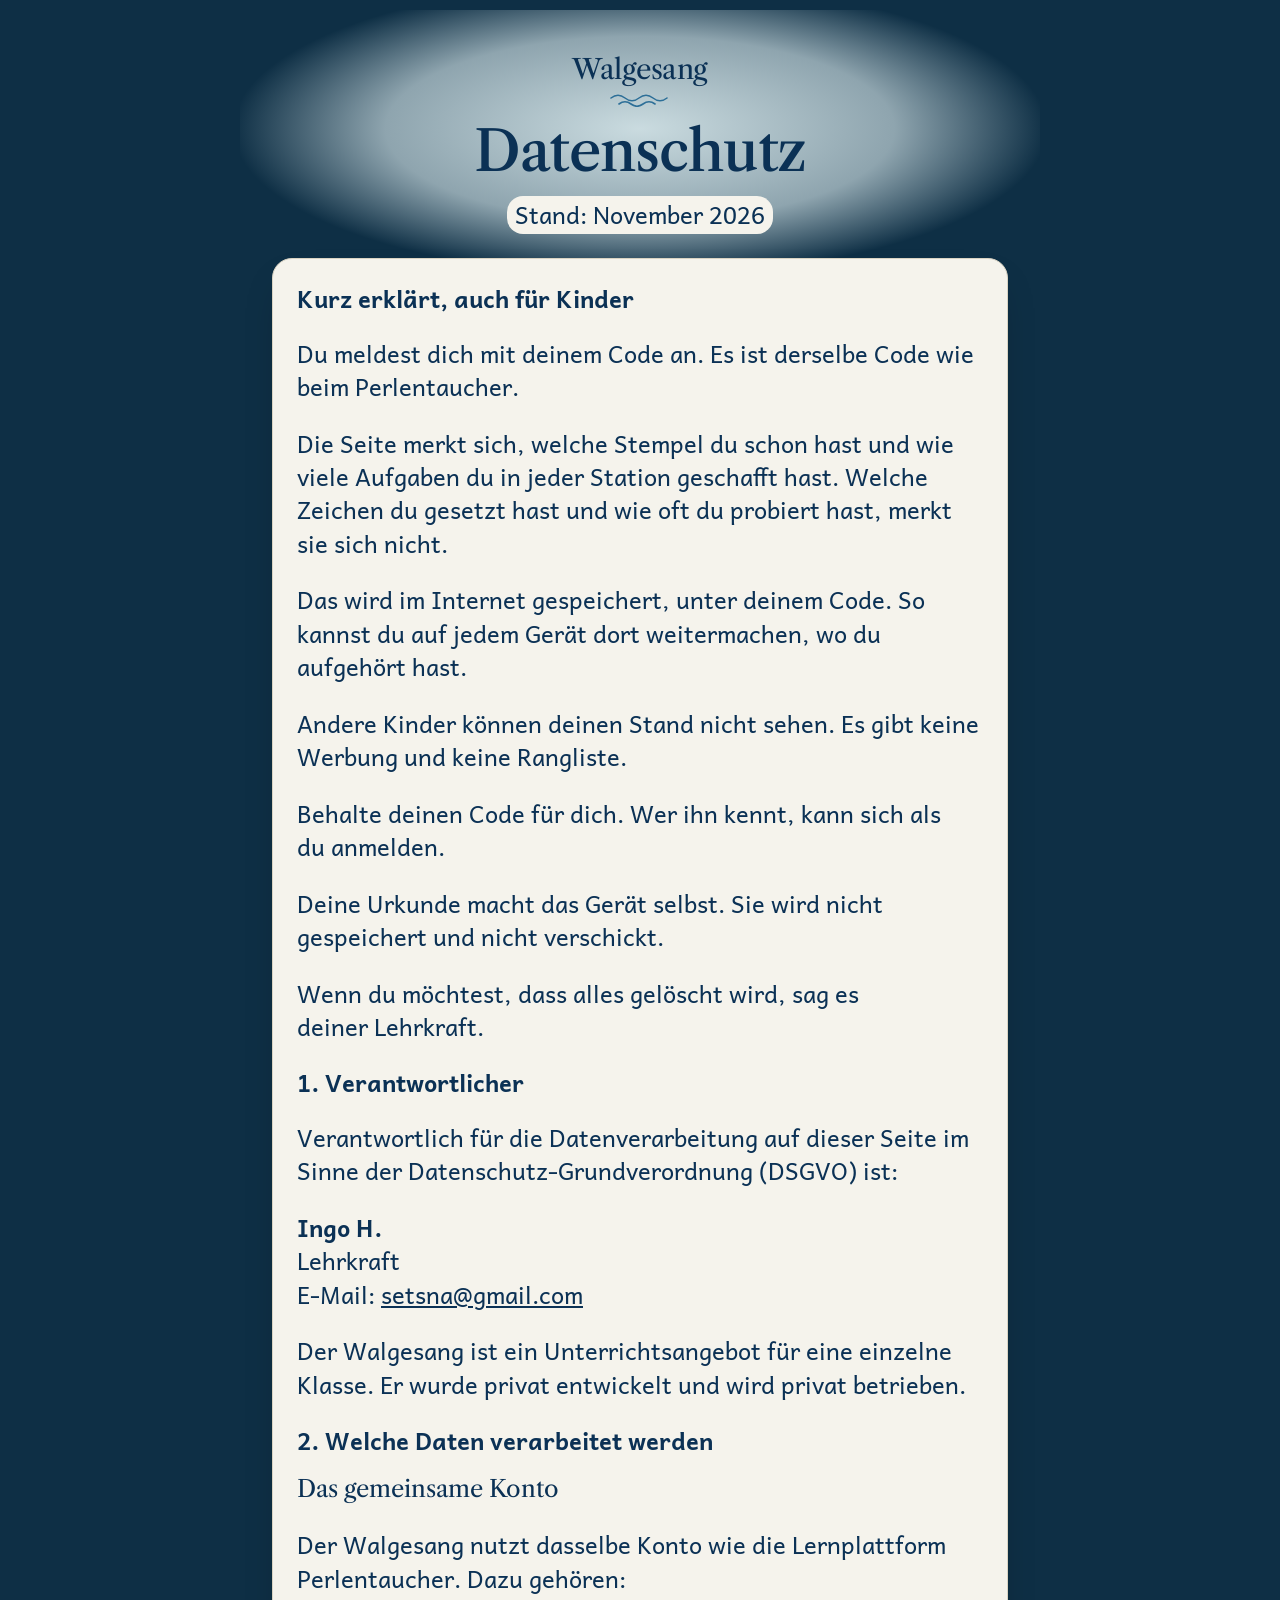
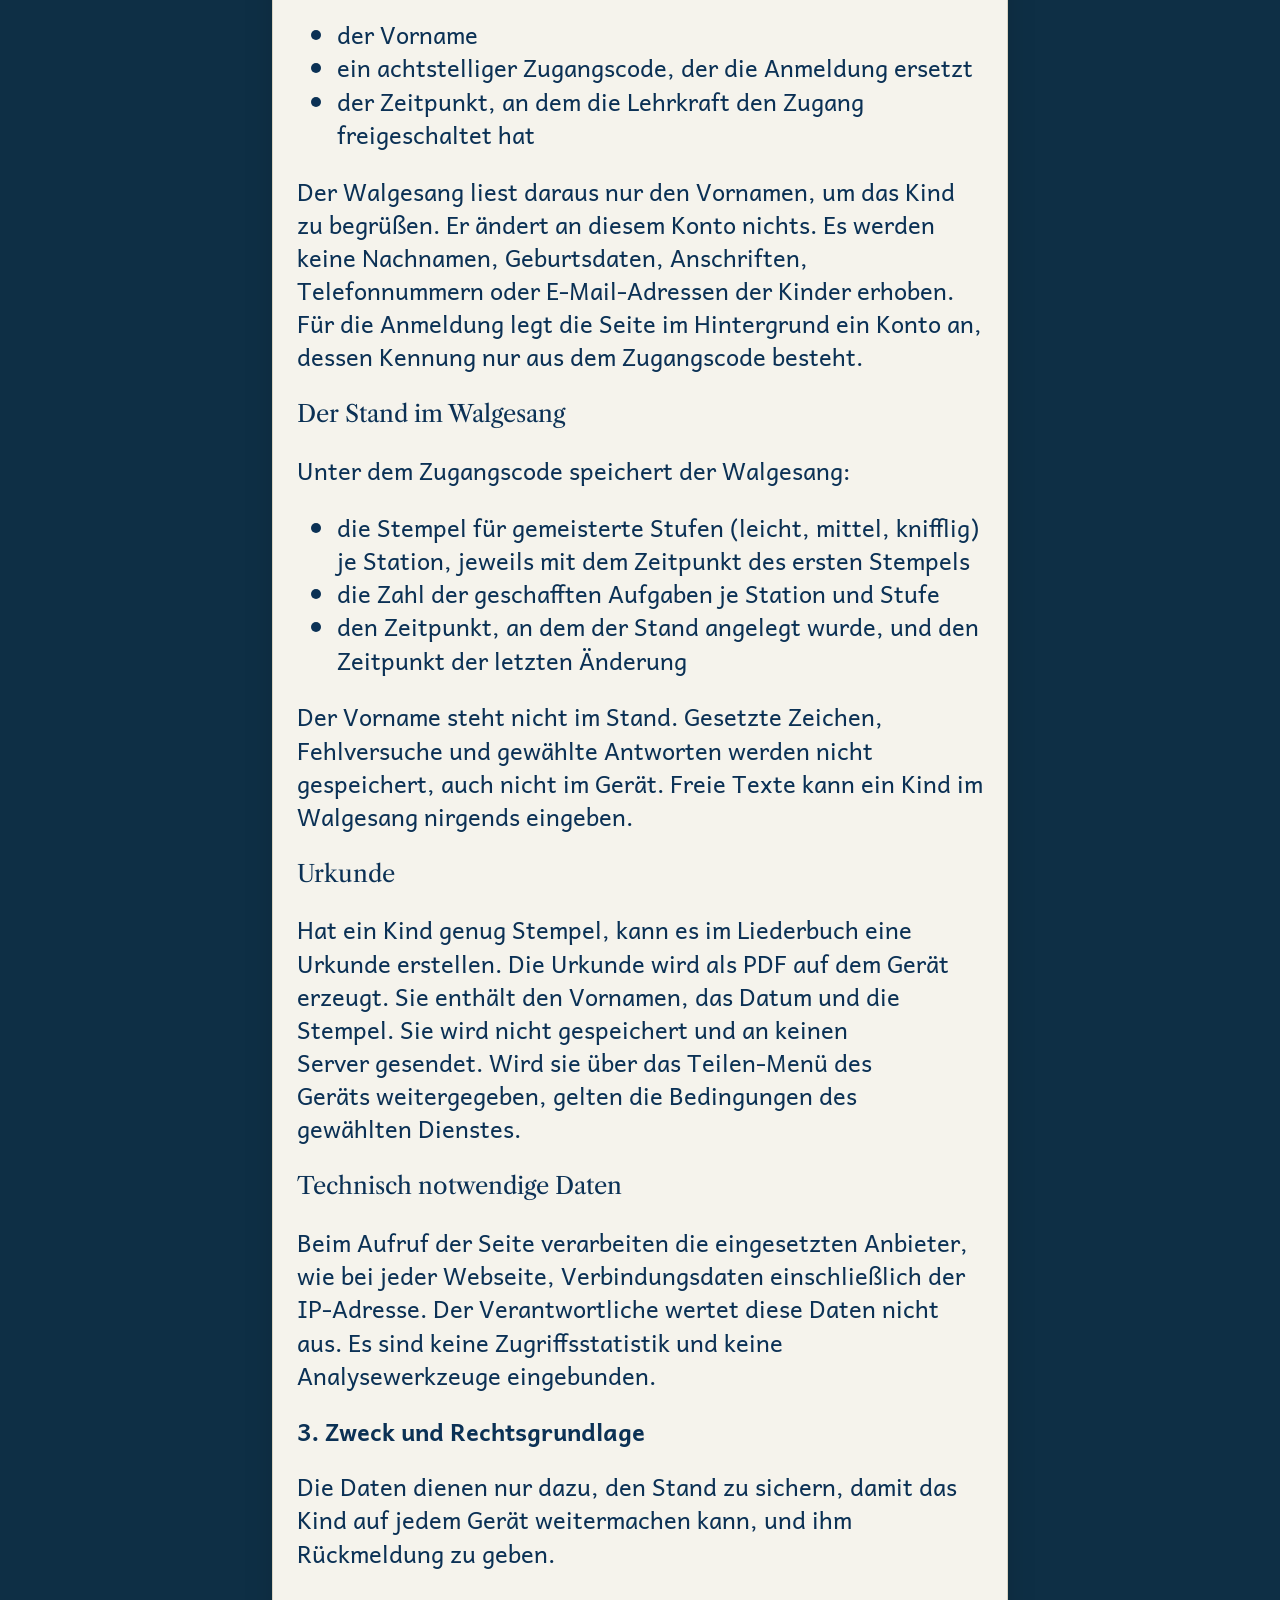
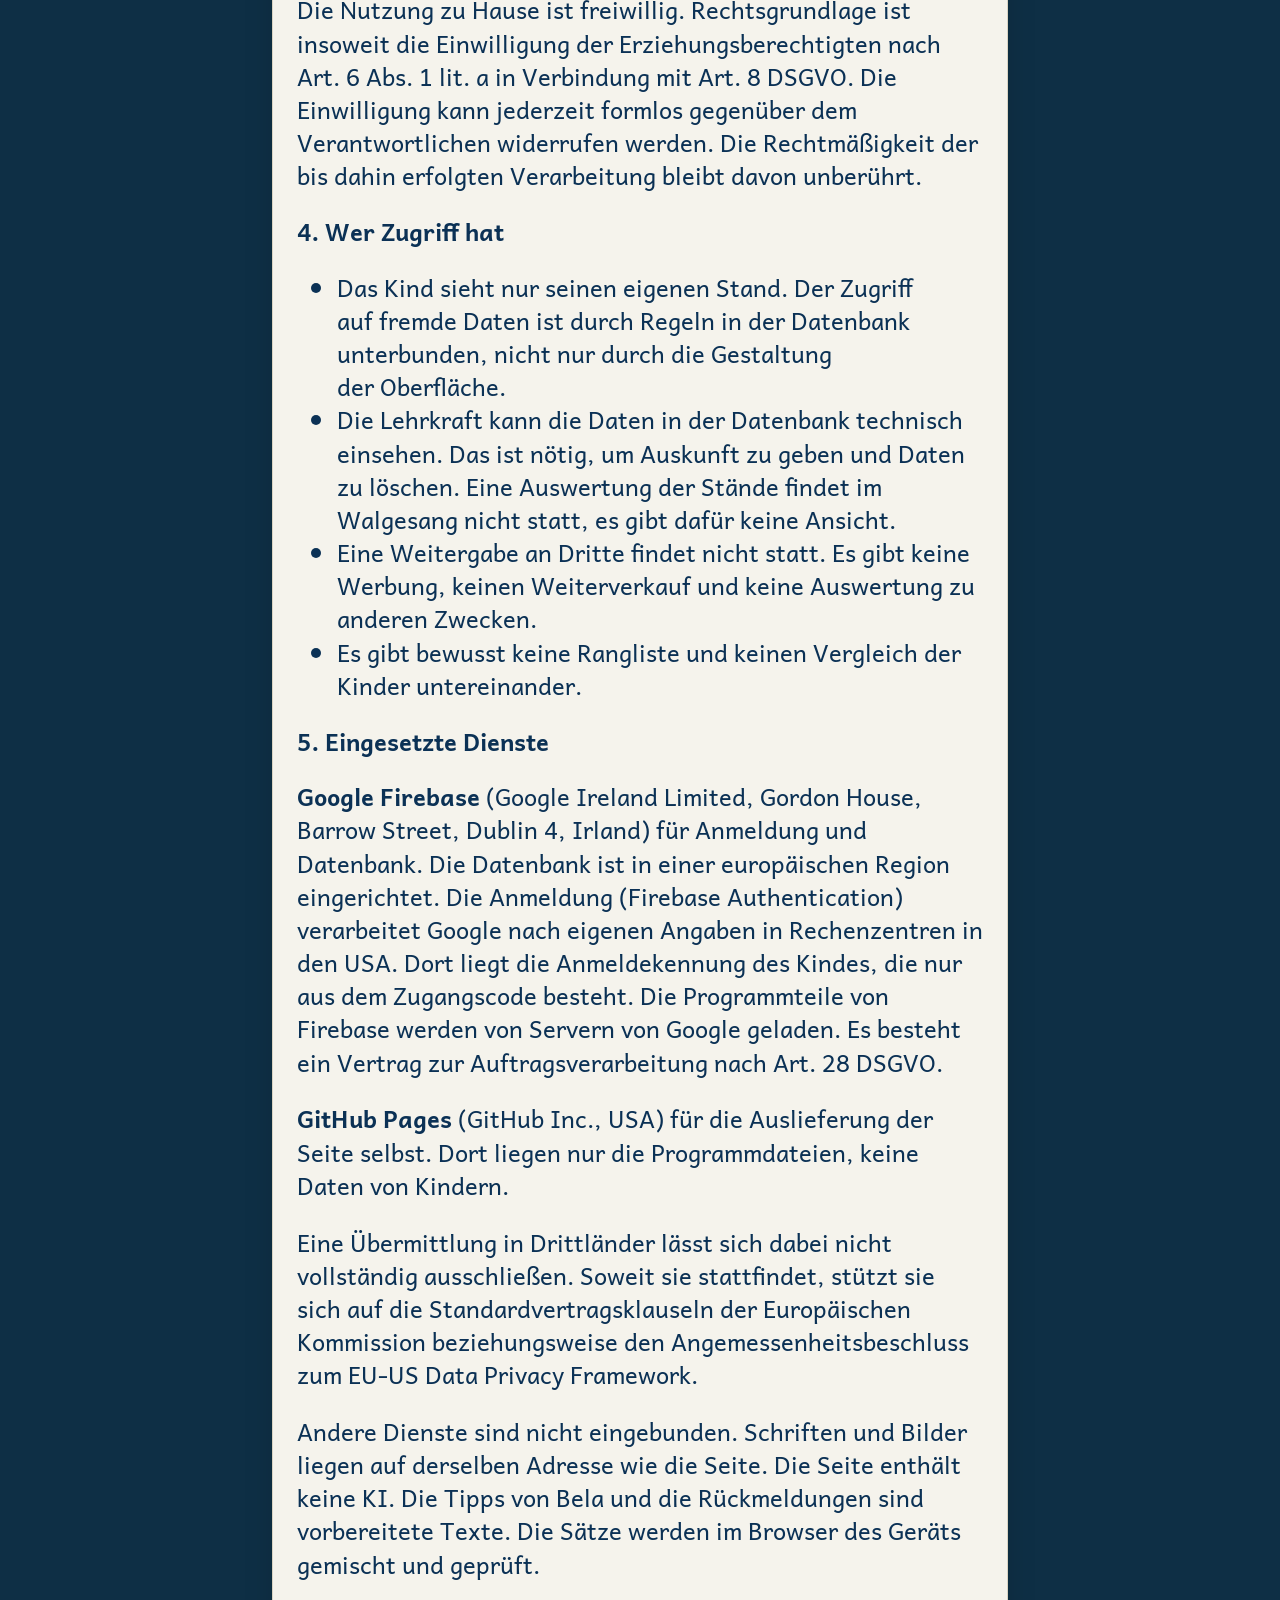
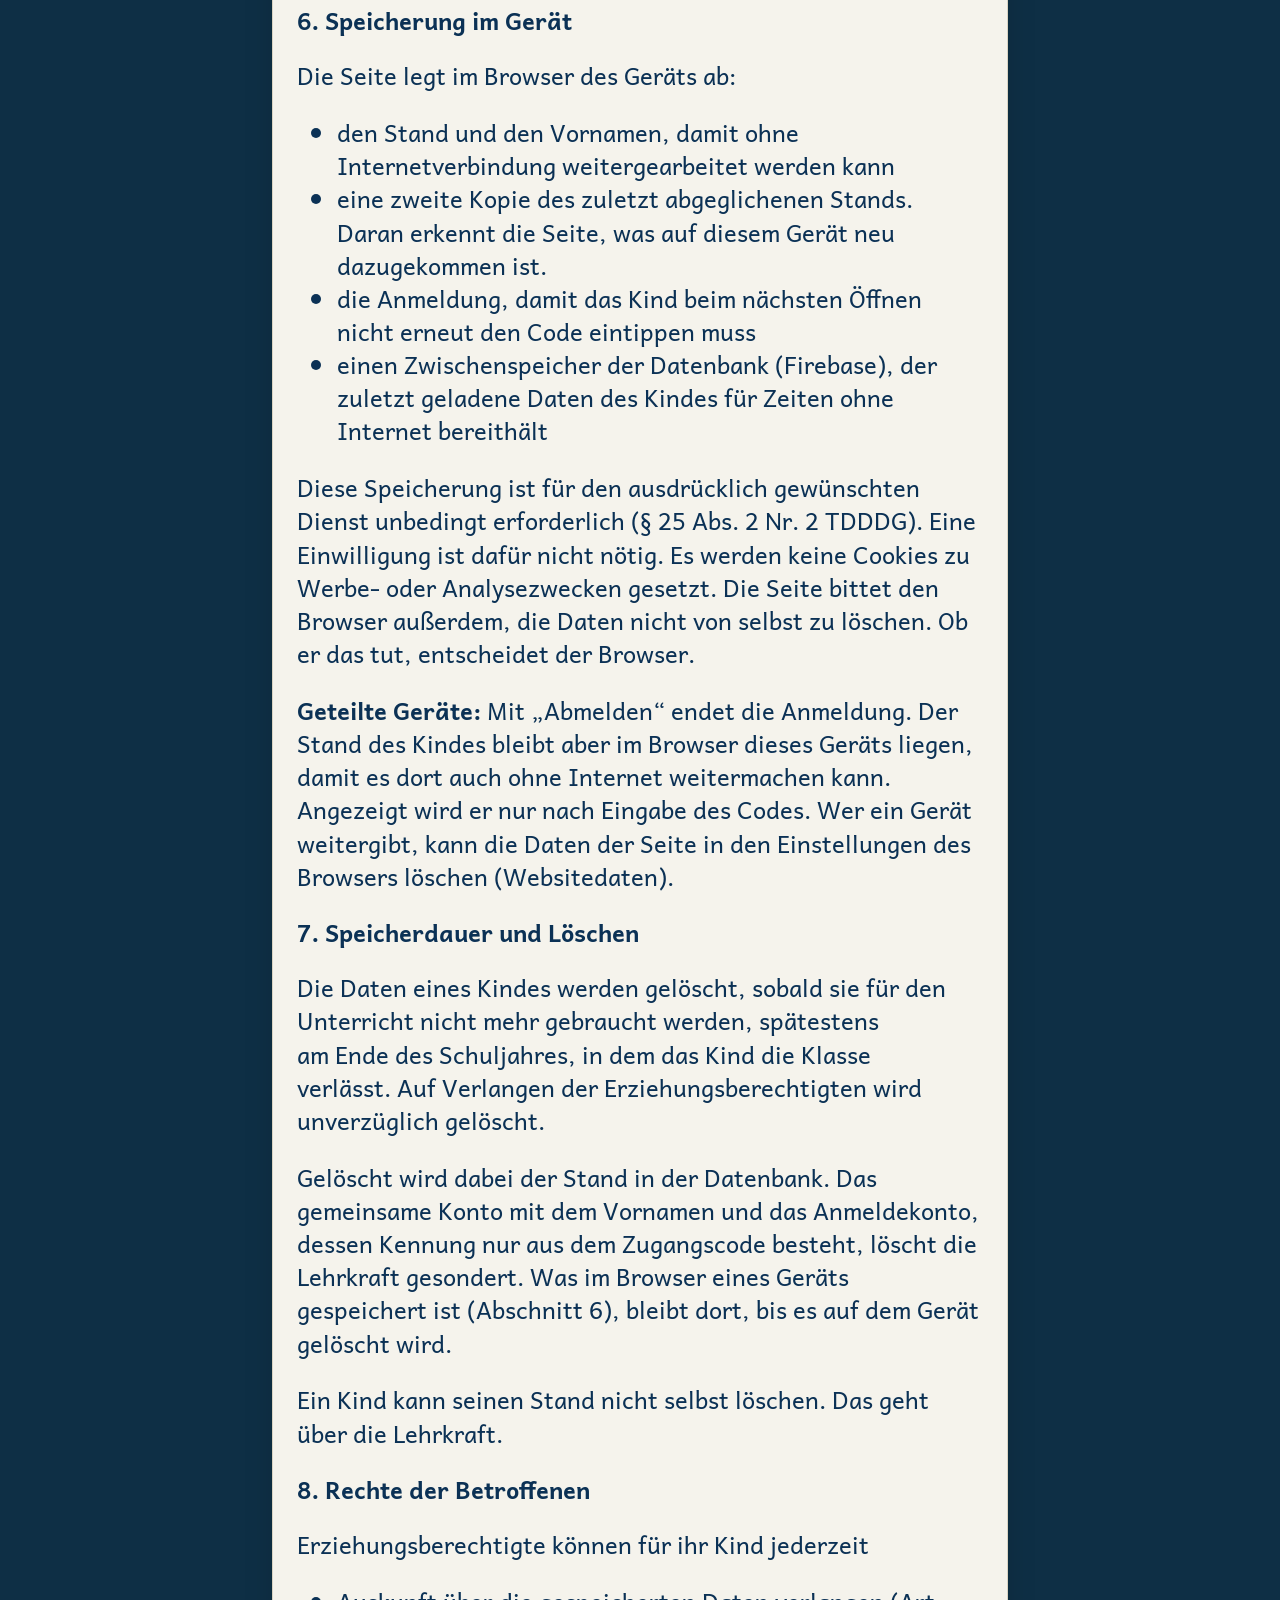
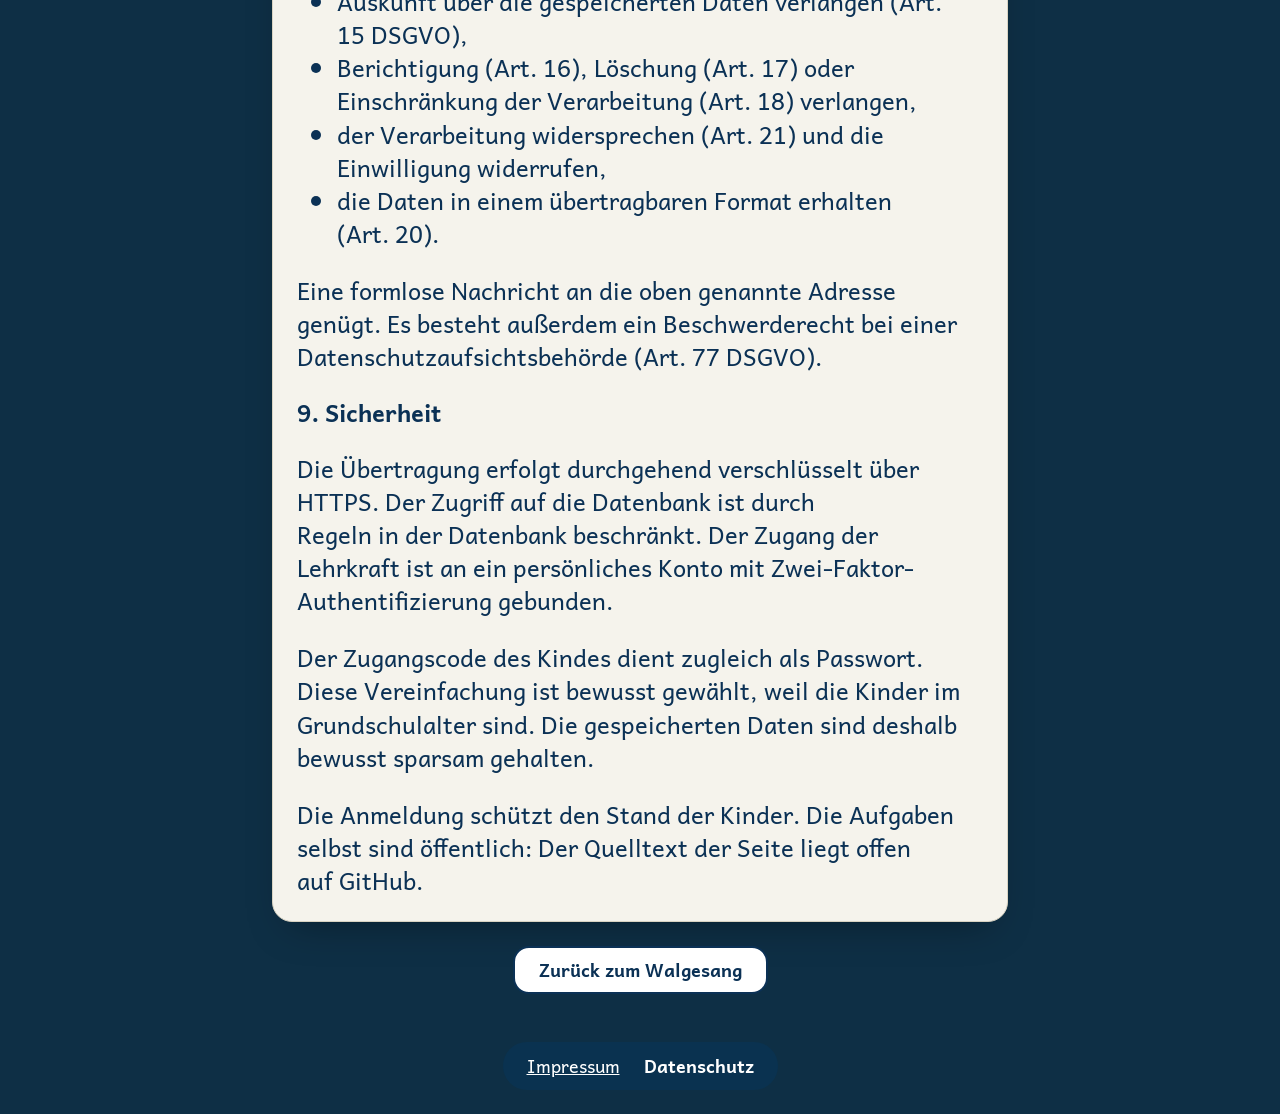
==== datenschutz.html @ 47a9558f "Finish-Review 6c: gesetzter Satz mit Leerzeichen, Luecken fassen Zeichen, Fokus, Startseite quer und" ====
<!doctype html>
<html lang="de">
<head>
  <meta charset="utf-8">
  <meta name="viewport" content="width=device-width, initial-scale=1, viewport-fit=cover">
  <meta http-equiv="Content-Security-Policy" content="default-src 'self'; img-src 'self'; style-src 'self'; script-src 'self'; font-src 'self'; connect-src 'self'; manifest-src 'self'; base-uri 'none'; form-action 'none'; object-src 'none'">
  <meta name="referrer" content="no-referrer">
  <meta name="robots" content="noindex, nofollow">
  <meta name="theme-color" content="#0e2f45">
  <link rel="icon" href="bilder/favicon-64.png?b=3">
  <title>Datenschutz – Walgesang</title>
  <link rel="stylesheet" href="css/tokens.css?v=5">
  <link rel="stylesheet" href="css/walgesang.css?v=5">
</head>
<body class="text-seite">
  <main class="seite">
    <header class="kopf">
      <a class="wortmarke" href="./">Walgesang<svg class="welle" viewBox="0 0 62 14" aria-hidden="true" focusable="false"><path d="M2 5c5-4 9-4 14 0s9 4 14 0 9-4 14 0 9 4 14 0M10 11c4-3 8-3 12 0s8 3 12 0 8-3 12 0" fill="none" stroke-width="1.6" stroke-linecap="round"/></svg></a>
      <h1>Datenschutz</h1>
      <p class="stand">Stand: November 2026</p>
    </header>

    <section class="papier rechtstext" aria-label="Datenschutzerklärung">
      <h2>Kurz erklärt, auch für Kinder</h2>
      <p>Du meldest dich mit deinem Code an. Es ist derselbe Code wie beim Perlentaucher.</p>
      <p>Die Seite merkt sich, welche Stempel du schon hast und wie viele Aufgaben du in jeder Station geschafft hast. Welche Zeichen du gesetzt hast und wie oft du probiert hast, merkt sie sich nicht.</p>
      <p>Das wird im Internet gespeichert, unter deinem Code. So kannst du auf jedem Gerät dort weitermachen, wo du aufgehört hast.</p>
      <p>Andere Kinder können deinen Stand nicht sehen. Es gibt keine Werbung und keine Rangliste.</p>
      <p>Behalte deinen Code für dich. Wer ihn kennt, kann sich als du anmelden.</p>
      <p>Deine Urkunde macht das Gerät selbst. Sie wird nicht gespeichert und nicht verschickt.</p>
      <p>Wenn du möchtest, dass alles gelöscht wird, sag es deiner Lehrkraft.</p>

      <h2>1. Verantwortlicher</h2>
      <p>Verantwortlich für die Datenverarbeitung auf dieser Seite im Sinne der Datenschutz-Grundverordnung (DSGVO) ist:</p>
      <p><b>Ingo H.</b><br>Lehrkraft<br>E-Mail: <a href="mailto:setsna@gmail.com">setsna@gmail.com</a></p>
      <p>Der Walgesang ist ein Unterrichtsangebot für eine einzelne Klasse. Er wurde privat entwickelt und wird privat betrieben.</p>

      <h2>2. Welche Daten verarbeitet werden</h2>
      <h3>Das gemeinsame Konto</h3>
      <p>Der Walgesang nutzt dasselbe Konto wie die Lernplattform Perlentaucher. Dazu gehören:</p>
      <ul>
        <li>der Vorname</li>
        <li>ein achtstelliger Zugangscode, der die Anmeldung ersetzt</li>
        <li>der Zeitpunkt, an dem die Lehrkraft den Zugang freigeschaltet hat</li>
      </ul>
      <p>Der Walgesang liest daraus nur den Vornamen, um das Kind zu begrüßen. Er ändert an diesem Konto nichts. Es werden keine Nachnamen, Geburtsdaten, Anschriften, Telefonnummern oder E-Mail-Adressen der Kinder erhoben. Für die Anmeldung legt die Seite im Hintergrund ein Konto an, dessen Kennung nur aus dem Zugangscode besteht.</p>

      <h3>Der Stand im Walgesang</h3>
      <p>Unter dem Zugangscode speichert der Walgesang:</p>
      <ul>
        <li>die Stempel für gemeisterte Stufen (leicht, mittel, knifflig) je Station, jeweils mit dem Zeitpunkt des ersten Stempels</li>
        <li>die Zahl der geschafften Aufgaben je Station und Stufe</li>
        <li>den Zeitpunkt, an dem der Stand angelegt wurde, und den Zeitpunkt der letzten Änderung</li>
      </ul>
      <p>Der Vorname steht nicht im Stand. Gesetzte Zeichen, Fehlversuche und gewählte Antworten werden nicht gespeichert, auch nicht im Gerät. Freie Texte kann ein Kind im Walgesang nirgends eingeben.</p>

      <h3>Urkunde</h3>
      <p>Hat ein Kind genug Stempel, kann es im Liederbuch eine Urkunde erstellen. Die Urkunde wird als PDF auf dem Gerät erzeugt. Sie enthält den Vornamen, das Datum und die Stempel. Sie wird nicht gespeichert und an keinen Server gesendet. Wird sie über das Teilen-Menü des Geräts weitergegeben, gelten die Bedingungen des gewählten Dienstes.</p>

      <h3>Technisch notwendige Daten</h3>
      <p>Beim Aufruf der Seite verarbeiten die eingesetzten Anbieter, wie bei jeder Webseite, Verbindungsdaten einschließlich der IP-Adresse. Der Verantwortliche wertet diese Daten nicht aus. Es sind keine Zugriffsstatistik und keine Analysewerkzeuge eingebunden.</p>

      <h2>3. Zweck und Rechtsgrundlage</h2>
      <p>Die Daten dienen nur dazu, den Stand zu sichern, damit das Kind auf jedem Gerät weitermachen kann, und ihm Rückmeldung zu geben.</p>
      <p>Die Nutzung zu Hause ist freiwillig. Rechtsgrundlage ist insoweit die Einwilligung der Erziehungsberechtigten nach Art. 6 Abs. 1 lit. a in Verbindung mit Art. 8 DSGVO. Die Einwilligung kann jederzeit formlos gegenüber dem Verantwortlichen widerrufen werden. Die Rechtmäßigkeit der bis dahin erfolgten Verarbeitung bleibt davon unberührt.</p>

      <h2>4. Wer Zugriff hat</h2>
      <ul>
        <li>Das Kind sieht nur seinen eigenen Stand. Der Zugriff auf fremde Daten ist durch Regeln in der Datenbank unterbunden, nicht nur durch die Gestaltung der Oberfläche.</li>
        <li>Die Lehrkraft kann die Daten in der Datenbank technisch einsehen. Das ist nötig, um Auskunft zu geben und Daten zu löschen. Eine Auswertung der Stände findet im Walgesang nicht statt, es gibt dafür keine Ansicht.</li>
        <li>Eine Weitergabe an Dritte findet nicht statt. Es gibt keine Werbung, keinen Weiterverkauf und keine Auswertung zu anderen Zwecken.</li>
        <li>Es gibt bewusst keine Rangliste und keinen Vergleich der Kinder untereinander.</li>
      </ul>

      <h2>5. Eingesetzte Dienste</h2>
      <p><b>Google Firebase</b> (Google Ireland Limited, Gordon House, Barrow Street, Dublin 4, Irland) für Anmeldung und Datenbank. Die Datenbank ist in einer europäischen Region eingerichtet. Die Anmeldung (Firebase Authentication) verarbeitet Google nach eigenen Angaben in Rechenzentren in den USA. Dort liegt die Anmeldekennung des Kindes, die nur aus dem Zugangscode besteht. Die Programmteile von Firebase werden von Servern von Google geladen. Es besteht ein Vertrag zur Auftragsverarbeitung nach Art. 28 DSGVO.</p>
      <p><b>GitHub Pages</b> (GitHub Inc., USA) für die Auslieferung der Seite selbst. Dort liegen nur die Programmdateien, keine Daten von Kindern.</p>
      <p>Eine Übermittlung in Drittländer lässt sich dabei nicht vollständig ausschließen. Soweit sie stattfindet, stützt sie sich auf die Standardvertragsklauseln der Europäischen Kommission beziehungsweise den Angemessenheitsbeschluss zum EU-US Data Privacy Framework.</p>
      <p>Andere Dienste sind nicht eingebunden. Schriften und Bilder liegen auf derselben Adresse wie die Seite. Die Seite enthält keine KI. Die Tipps von Bela und die Rückmeldungen sind vorbereitete Texte. Die Sätze werden im Browser des Geräts gemischt und geprüft.</p>

      <h2>6. Speicherung im Gerät</h2>
      <p>Die Seite legt im Browser des Geräts ab:</p>
      <ul>
        <li>den Stand und den Vornamen, damit ohne Internetverbindung weitergearbeitet werden kann</li>
        <li>eine zweite Kopie des zuletzt abgeglichenen Stands. Daran erkennt die Seite, was auf diesem Gerät neu dazugekommen ist.</li>
        <li>die Anmeldung, damit das Kind beim nächsten Öffnen nicht erneut den Code eintippen muss</li>
        <li>einen Zwischenspeicher der Datenbank (Firebase), der zuletzt geladene Daten des Kindes für Zeiten ohne Internet bereithält</li>
      </ul>
      <p>Diese Speicherung ist für den ausdrücklich gewünschten Dienst unbedingt erforderlich (§ 25 Abs. 2 Nr. 2 TDDDG). Eine Einwilligung ist dafür nicht nötig. Es werden keine Cookies zu Werbe- oder Analysezwecken gesetzt. Die Seite bittet den Browser außerdem, die Daten nicht von selbst zu löschen. Ob er das tut, entscheidet der Browser.</p>
      <p><b>Geteilte Geräte:</b> Mit „Abmelden“ endet die Anmeldung. Der Stand des Kindes bleibt aber im Browser dieses Geräts liegen, damit es dort auch ohne Internet weitermachen kann. Angezeigt wird er nur nach Eingabe des Codes. Wer ein Gerät weitergibt, kann die Daten der Seite in den Einstellungen des Browsers löschen (Websitedaten).</p>

      <h2>7. Speicherdauer und Löschen</h2>
      <p>Die Daten eines Kindes werden gelöscht, sobald sie für den Unterricht nicht mehr gebraucht werden, spätestens am Ende des Schuljahres, in dem das Kind die Klasse verlässt. Auf Verlangen der Erziehungsberechtigten wird unverzüglich gelöscht.</p>
      <p>Gelöscht wird dabei der Stand in der Datenbank. Das gemeinsame Konto mit dem Vornamen und das Anmeldekonto, dessen Kennung nur aus dem Zugangscode besteht, löscht die Lehrkraft gesondert. Was im Browser eines Geräts gespeichert ist (Abschnitt 6), bleibt dort, bis es auf dem Gerät gelöscht wird.</p>
      <p>Ein Kind kann seinen Stand nicht selbst löschen. Das geht über die Lehrkraft.</p>

      <h2>8. Rechte der Betroffenen</h2>
      <p>Erziehungsberechtigte können für ihr Kind jederzeit</p>
      <ul>
        <li>Auskunft über die gespeicherten Daten verlangen (Art. 15 DSGVO),</li>
        <li>Berichtigung (Art. 16), Löschung (Art. 17) oder Einschränkung der Verarbeitung (Art. 18) verlangen,</li>
        <li>der Verarbeitung widersprechen (Art. 21) und die Einwilligung widerrufen,</li>
        <li>die Daten in einem übertragbaren Format erhalten (Art. 20).</li>
      </ul>
      <p>Eine formlose Nachricht an die oben genannte Adresse genügt. Es besteht außerdem ein Beschwerderecht bei einer Datenschutzaufsichtsbehörde (Art. 77 DSGVO).</p>

      <h2>9. Sicherheit</h2>
      <p>Die Übertragung erfolgt durchgehend verschlüsselt über HTTPS. Der Zugriff auf die Datenbank ist durch Regeln in der Datenbank beschränkt. Der Zugang der Lehrkraft ist an ein persönliches Konto mit Zwei-Faktor-Authentifizierung gebunden.</p>
      <p>Der Zugangscode des Kindes dient zugleich als Passwort. Diese Vereinfachung ist bewusst gewählt, weil die Kinder im Grundschulalter sind. Die gespeicherten Daten sind deshalb bewusst sparsam gehalten.</p>
      <p>Die Anmeldung schützt den Stand der Kinder. Die Aufgaben selbst sind öffentlich: Der Quelltext der Seite liegt offen auf GitHub.</p>
    </section>

    <p class="knopfreihe knopfreihe--mitte"><a class="knopf" href="./">Zurück zum Walgesang</a></p>
  </main>
  <footer class="fuss"><a href="impressum.html">Impressum</a> <a href="datenschutz.html" aria-current="page">Datenschutz</a></footer>
</body>
</html>
---- css/tokens.css ----
/* Walgesang: Schriften, Farben, Abstände, Schriftgrößen an einer Stelle.
   Grundlage: Lernlagune DESIGN.md (übernommen aus der Chancenbucht). */

@font-face {
  font-family: 'Libre Caslon Text';
  src: url('../schriften/libre-caslon-text.woff2') format('woff2');
  font-weight: 400 700;
  font-style: normal;
  font-display: swap;
}
@font-face {
  font-family: 'Andika';
  src: url('../schriften/andika-regular.woff2') format('woff2');
  font-weight: 400;
  font-style: normal;
  font-display: swap;
}
@font-face {
  font-family: 'Andika';
  src: url('../schriften/andika-bold.woff2') format('woff2');
  font-weight: 700;
  font-style: normal;
  font-display: swap;
}

:root {
  /* Farben (Lernlagune) */
  --tiefe: #0e2f45;
  --navy: #0b3155;
  --navy-weich: #133c5a;
  --welle: #2d6f98;
  --weiss: #ffffff;
  --papier: #f5f3ec;
  --papier-linie: #d9d3c2;
  --tinte-leise: #4a6275;
  --glas-kante: rgba(255, 255, 255, 0.5);
  --glas-schatten: rgba(0, 0, 0, 0.36);
  --nebel: rgba(10, 52, 84, 0.7);

  /* Markierung einer Fehlerstelle: gedämpftes Terrakotta, immer zusammen mit Rahmen und Pfeil (nie nur Farbe) */
  --fehler: #a5432c;

  /* Schriften */
  --schrift-name: 'Libre Caslon Text', Georgia, 'Times New Roman', serif;
  --schrift-text: 'Andika', 'Trebuchet MS', system-ui, sans-serif;

  /* Schriftgrößen (rem mit Untergrenze, damit Lesetext nicht schrumpft) */
  --gr-display: clamp(2.25rem, 1.6rem + 2.4vw, 3.75rem);
  --gr-title: clamp(1.75rem, 1.4rem + 1.2vw, 2.5rem);
  --gr-text: clamp(1.25rem, 1rem + 0.6vw, 1.625rem);
  --gr-label: clamp(1rem, 0.9rem + 0.3vw, 1.125rem);
  --gr-klein: clamp(1rem, 0.92rem + 0.25vw, 1.125rem);

  /* Abstände */
  --a-xs: 0.25rem;
  --a-s: 0.5rem;
  --a-m: 1rem;
  --a-l: 1.5rem;
  --a-xl: 2.5rem;
  --zeile: 34em;

  /* Rundungen */
  --r-papier: 1.25rem;
  --r-knopf: 1rem;

  /* Bewegung: nur opacity und transform */
  --kurve: cubic-bezier(0.16, 1, 0.3, 1);
  --dauer: 220ms;

  /* Touchziel */
  --tippen: 48px;
}
---- css/walgesang.css ----
/* Walgesang: Gestaltung nach Lernlagune DESIGN.md, Grundlage übernommen aus der Chancenbucht.
   Grundregeln: Navy nur im Licht (heller Hof hinter dunkler Schrift), Glasrezept unverändert
   (blur 6px, saturate 140 %, 2-px-Lichtkante), Bewegung nur über opacity und transform,
   Touchziele mindestens 48 px, Lesetext mit Untergrenze (rem/clamp), Grafik und Rahmen am Maßstab --s. */

*, *::before, *::after { box-sizing: border-box; }
html { -webkit-text-size-adjust: 100%; overflow-x: clip; }

/* ---------- Maßstab: Entwurf 1088 px breit (iPad hoch) ---------- */
:root { --s: calc(min(100vw, 1088px) / 1088); }
@media (orientation: landscape) and (min-width: 820px) {
  /* nie über 1: Sonst wächst die Schrift auf großen Bildschirmen, die Seite aber nicht (Ingos Monitor, 15.11.2026) */
  :root { --s: min(1px, calc(100svh / 1010), calc(100vw / 1360)); }
}
@media (max-width: 640px) and (orientation: portrait) {
  :root { --s: min(1px, calc(100vw / 600)); }
}

body {
  margin: 0;
  min-height: 100vh;
  min-height: 100svh;
  font-family: var(--schrift-text);
  font-size: var(--gr-text);
  line-height: 1.4;
  color: var(--navy);
  background: var(--tiefe);
  position: relative;
  isolation: isolate;
  overflow-x: clip;   /* Lichthof und Licht dürfen nicht seitlich überstehen (kein waagerechtes Scrollen) */
}
:focus-visible { outline: 3px solid var(--navy); outline-offset: 4px; }

.nurvorlesen {
  position: absolute; width: 1px; height: 1px; margin: -1px; padding: 0; overflow: hidden;
  clip: rect(0 0 0 0); clip-path: inset(50%); white-space: nowrap; border: 0;
}

/* ---------- Wasser, Licht, Blasen ---------- */
.wasser {
  position: fixed; inset: 0; z-index: -2; pointer-events: none;
  background: linear-gradient(180deg, #e6f2ef 0%, #a9d4e1 30%, #3f86a8 70%, #12425f 100%);   /* Ersatz, solange das Bild lädt */
}
.wasser img { width: 100%; height: 100%; object-fit: cover; object-position: 50% 0%; display: block; }
.licht, .blasen { position: absolute; z-index: -1; pointer-events: none; }
.licht {
  top: 0; left: 50%;
  width: min(60rem, 100%); height: calc(560 * var(--s));
  transform: translateX(-50%);
  background: radial-gradient(ellipse 46% 64% at 50% 0%, rgba(255, 252, 235, 0.55), rgba(220, 244, 250, 0.2) 55%, transparent 80%);
  opacity: 0.75;
  animation: licht-atmen 11s ease-in-out infinite alternate;
}
@keyframes licht-atmen { to { opacity: 1; transform: translateX(-50%) scaleX(1.08); } }
.blasen { inset: 0 0 auto; height: 100vh; height: 100svh; overflow: hidden; }
.blasen span {
  position: absolute; bottom: 0;
  width: 0.875rem; aspect-ratio: 1; border-radius: 50%;
  border: 1px solid rgba(235, 250, 255, 0.55);
  background: radial-gradient(circle at 32% 30%, rgba(255, 255, 255, 0.7) 0 14%, rgba(200, 238, 250, 0.08) 40%, transparent 70%);
  opacity: 0;
  animation: blase-steigt 18s linear infinite;
}
.blasen span:nth-child(1) { left: 1%; animation-duration: 17s; animation-delay: -2s; }
.blasen span:nth-child(2) { left: 2.4%; width: 0.5625rem; animation-duration: 22s; animation-delay: -11s; }
.blasen span:nth-child(3) { left: 3.4%; width: 0.375rem; animation-duration: 15s; animation-delay: -7s; }
.blasen span:nth-child(4) { right: 1%; width: 0.6875rem; animation-duration: 20s; animation-delay: -4s; }
.blasen span:nth-child(5) { right: 2.6%; width: 0.4375rem; animation-duration: 16s; animation-delay: -13s; }
.blasen span:nth-child(6) { right: 3.4%; width: 0.5625rem; animation-duration: 24s; animation-delay: -18s; }
@keyframes blase-steigt {
  0% { transform: translate3d(0, 0, 0); opacity: 0; }
  10% { opacity: 0.9; }
  50% { transform: translate3d(10px, -50vh, 0); }
  85% { opacity: 0.7; }
  100% { transform: translate3d(-6px, -100vh, 0); opacity: 0; }
}
.ruht .licht, .ruht .blasen span { animation-play-state: paused; }

/* ---------- Seite ---------- */
.seite { max-width: 80rem; margin: 0 auto; padding: calc(96 * var(--s)) var(--a-m) var(--a-l); outline: none; }

/* Kopf im Lichthof: Navy steht nur auf hellem Grund */
.kopf { position: relative; text-align: center; margin: 0 auto var(--a-l); max-width: 44rem; }
.kopf::before {
  content: ''; position: absolute; z-index: -1; inset: -2.5rem -3rem;
  background: radial-gradient(ellipse at 50% 45%, rgba(228, 243, 245, 0.88) 0%, rgba(228, 243, 245, 0.6) 45%, transparent 72%);
  pointer-events: none;
}
.wortmarke {
  font-family: var(--schrift-name); font-size: max(1rem, calc(31 * var(--s))); letter-spacing: -0.02em;
  margin: 0 0 var(--a-s); display: inline-flex; flex-direction: column; align-items: center; gap: var(--a-xs);
  color: var(--navy);
}
a.wortmarke { text-decoration: none; min-height: var(--tippen); justify-content: center; }
.welle { width: 62px; height: 14px; stroke: var(--welle); }
h1 { font-family: var(--schrift-name); font-weight: 500; font-size: var(--gr-display); line-height: 1.3; letter-spacing: -0.02em; margin: 0; }
h2 { font-family: var(--schrift-name); font-weight: 400; font-size: var(--gr-title); line-height: 1.3; margin: var(--a-l) 0 var(--a-s); }
h3 { font-family: var(--schrift-name); font-weight: 400; font-size: var(--gr-text); margin: var(--a-m) 0 var(--a-xs); }
.unterzeile { margin: var(--a-s) 0 0; color: var(--navy-weich); font-size: var(--gr-text); }

/* Bela: gemaltes Bild, rund ausgeblendet, kein Rahmen, keine Bewegung */
.bela {
  display: block; margin: var(--a-m) auto 0;
  width: clamp(9rem, calc(300 * var(--s)), 18rem); height: auto; aspect-ratio: 1;
  border-radius: 50%;
  -webkit-mask-image: radial-gradient(circle at 50% 50%, #000 56%, transparent 71%);
  mask-image: radial-gradient(circle at 50% 50%, #000 56%, transparent 71%);
}

/* ---------- Papier: helle Fläche für Formulare und Text ---------- */
.papier {
  background: var(--papier);
  border: 1px solid var(--papier-linie);
  border-radius: var(--r-papier);
  padding: var(--a-l);
  margin: var(--a-l) auto;
  max-width: 40rem;
  box-shadow: 0 18px 40px -18px var(--glas-schatten);
}
.papier > :first-child { margin-top: 0; }
.papier > :last-child { margin-bottom: 0; }
.papier p, .papier li { max-width: var(--zeile); }
.papier a { color: var(--navy); }
.leise { color: var(--tinte-leise); font-size: var(--gr-klein); }

/* Formular */
label { display: block; font-size: var(--gr-label); font-weight: 700; margin-bottom: var(--a-xs); }
input[type="text"] {
  font: inherit; color: var(--navy); background: var(--weiss);
  border: 2px solid var(--navy-weich); border-radius: var(--r-knopf);
  min-height: var(--tippen); padding: 0 var(--a-m); width: 100%;
}
.code-feld { max-width: 16rem; letter-spacing: 0.12em; text-transform: uppercase; }
.hinweis-feld { min-height: 1.45em; margin: var(--a-s) 0 0; font-weight: 700; }
.hinweis-feld:empty { min-height: 0; }

/* Knöpfe */
.knopf {
  font: inherit; font-size: var(--gr-label); font-weight: 700;
  min-height: var(--tippen); min-width: var(--tippen); padding: 0 var(--a-l);
  border-radius: var(--r-knopf); border: 2px solid var(--navy); background: var(--weiss); color: var(--navy);
  cursor: pointer; transition: transform var(--dauer) var(--kurve);
}
.knopf:active { transform: scale(0.98); }
.knopf[disabled] { opacity: 0.55; cursor: not-allowed; }
.knopf.haupt { background: var(--navy); color: var(--weiss); }
a.knopf { display: inline-flex; align-items: center; text-decoration: none; }
.knopfreihe { display: flex; flex-wrap: wrap; gap: var(--a-s) var(--a-m); align-items: center; margin: var(--a-l) 0 0; }
.knopfreihe--mitte { justify-content: center; }
/* Ruhiger Glasknopf auf dem Wasser (z. B. Abmelden) */
.knopf.glas-knopf {
  background: rgba(10, 52, 84, 0.74); color: var(--weiss); border-color: var(--glas-kante);   /* 0.74: Weiß bleibt auch über hellem Sand über 4.5 : 1 */
  -webkit-backdrop-filter: blur(6px); backdrop-filter: blur(6px);
}
.knopf.glas-knopf:focus-visible { outline-color: var(--weiss); }

/* ---------- Startseite: Stationen als Glasfenster ---------- */
.netz-zeile { max-width: 40rem; margin: 0 auto var(--a-m); padding: var(--a-s) var(--a-m); background: var(--papier); border-radius: var(--r-knopf); font-size: var(--gr-klein); }
.stationen {
  list-style: none; margin: calc(40 * var(--s)) auto 0; padding: 0;
  --spalten: 3;
  --luecke: calc(36 * var(--s));
  display: flex; flex-wrap: wrap; justify-content: center;   /* letzte Reihe mittig (3 + 2 im Hochformat) */
  gap: var(--luecke);
  max-width: 62rem;
}
/* Sechs Stationen: drei je Reihe; erst auf sehr breiten Bildschirmen (Tafel) alle sechs nebeneinander */
@media (orientation: landscape) and (min-width: 1500px) {
  .stationen { --spalten: 6; max-width: 92rem; }
}
.stationen > li { display: flex; flex: 0 1 calc((100% - (var(--spalten) - 1) * var(--luecke)) / var(--spalten) - 1px); min-width: 0; }
@media (max-width: 560px) {
  .stationen > li { flex-basis: 100%; max-width: 22rem; }
}
.station {
  flex: 1; width: 100%; margin: 0; font: inherit;
  container-type: inline-size;   /* für die Titelgröße (cqi) */
  position: relative; display: flex; flex-direction: column; align-items: center; text-align: center;
  min-height: calc(330 * var(--s));
  padding: calc(44 * var(--s)) var(--a-m) calc(36 * var(--s));
  border-radius: calc(72 * var(--s));
  color: var(--weiss);
  background: linear-gradient(180deg, rgba(214, 242, 252, 0.13), rgba(40, 110, 150, 0.06) 55%, rgba(8, 42, 70, 0.42));
  border: 2px solid var(--glas-kante);
  box-shadow: inset 0 2px 0 rgba(255, 255, 255, 0.62), inset 0 0 0 2px rgba(255, 255, 255, 0.16), inset 0 0 calc(22 * var(--s)) rgba(200, 240, 255, 0.38), 0 26px 50px -10px rgba(3, 20, 35, 0.38);
  -webkit-backdrop-filter: blur(6px) saturate(140%);
  backdrop-filter: blur(6px) saturate(140%);
}
/* „Kommt bald“: dunkleres Nebelglas, damit kleine weiße Schrift auch über hellem Wasser AA erreicht */
.station--bald { background: var(--nebel); }
.station__name { display: block; margin: 0; font-family: var(--schrift-name); font-weight: 400; font-size: max(1.375rem, calc(40 * var(--s)));
  font-size: clamp(min(1.25rem, 17cqi), 17cqi, 2.5rem);   /* richtet sich nach der Kartenbreite (Container), ältere Browser nehmen die Zeile davor */
  max-width: 100%; hyphens: auto; overflow-wrap: anywhere; line-height: 1.3; text-shadow: 0 1px 3px rgba(4, 30, 50, 0.55); }
.station__kurz { display: block; font-size: var(--gr-klein); line-height: 1.3; }
/* Live-Station: ganzes Fenster ist der Knopf. Getöntes Glas (0.62 oben), damit kleine weiße Schrift AA erreicht. */
.station--live {
  cursor: pointer;
  background: linear-gradient(180deg, rgba(10, 52, 84, 0.62), rgba(8, 42, 70, 0.78));
  transition: transform var(--dauer) var(--kurve);
}
.station--live:active { transform: scale(0.975); }
.station--live:focus-visible { outline: 3px solid var(--weiss); outline-offset: 6px; }
@media (hover: hover) { .station--live:hover { transform: translateY(-6px); } }
.stempel-punkte { display: inline-flex; gap: 0.5rem; margin-top: var(--a-s); }
.stempel-punkt { display: inline-block; width: 1rem; height: 1rem; border-radius: 50%; border: 2px dashed rgba(255, 255, 255, 0.85); vertical-align: middle; }
.stempel-punkt--voll { border-style: solid; background: var(--weiss); box-shadow: inset 0 0 0 3px var(--welle); }
.station__linie { width: 60%; height: 1px; margin: calc(14 * var(--s)) auto; background: linear-gradient(90deg, transparent, rgba(255, 255, 255, 0.7), transparent); position: relative; }
.station__linie::after { content: ''; position: absolute; left: 50%; top: 50%; width: 6px; height: 6px; margin: -3px 0 0 -3px; border-radius: 50%; background: var(--weiss); box-shadow: 0 0 8px rgba(255, 255, 255, 0.8); }
.station p { margin: 0; font-size: var(--gr-klein); line-height: 1.3; text-shadow: 0 1px 3px rgba(4, 30, 50, 0.55); }
.station__bild { width: calc(120 * var(--s)); min-width: 4.5rem; height: auto; margin: auto 0 calc(10 * var(--s)); padding-top: calc(18 * var(--s)); }
.station__bald { margin-top: var(--a-s) !important; font-size: var(--gr-label); opacity: 0.92; display: inline-flex; align-items: center; gap: 0.4em; }
.schloss { width: 1em; height: 1em; fill: none; stroke: currentColor; stroke-width: 1.6; stroke-linecap: round; stroke-linejoin: round; }

/* ---------- Erwachsenenbereich ---------- */
.erwachsene summary { cursor: pointer; min-height: var(--tippen); display: flex; align-items: center; list-style-position: inside; }
.erwachsene summary h2 { display: inline; margin: 0; font-size: var(--gr-text); }
.erwachsene { max-width: 40rem; }

/* ---------- Meldungen ---------- */
.meldung-bereich { position: sticky; bottom: 0; display: flex; justify-content: center; padding: 0 var(--a-m) var(--a-m); pointer-events: none; }
.meldung { pointer-events: auto; margin: 0; max-width: 40rem; padding: var(--a-s) var(--a-m); background: var(--navy); color: var(--weiss); border-radius: var(--r-knopf); font-size: var(--gr-klein); }
.meldung:empty { display: none; }
.vorschau-hinweis { margin: 0; padding: var(--a-s) var(--a-m); background: var(--navy); color: var(--weiss); text-align: center; font-size: var(--gr-klein); }

/* ---------- Fuß: auf dunklem Nebelglas, damit Weiß lesbar bleibt ---------- */
.fuss {
  display: flex; flex-wrap: wrap; justify-content: center; gap: var(--a-s) var(--a-l);
  width: fit-content; margin: var(--a-l) auto max(var(--a-l), env(safe-area-inset-bottom));
  padding: 0 var(--a-l); border-radius: 999px;
  background: rgba(10, 52, 84, 0.78);
  font-size: var(--gr-klein);
}
.fuss a { color: var(--weiss); min-height: var(--tippen); display: inline-flex; align-items: center; }
.fuss a:focus-visible { outline-color: var(--weiss); }
.fuss a[aria-current="page"] { text-decoration: none; font-weight: 700; }

/* ---------- Unterseiten (Datenschutz, Impressum) ---------- */
.text-seite .papier { max-width: 46rem; }
.text-seite .papier h2 { font-size: var(--gr-text); font-family: var(--schrift-text); font-weight: 700; }

@media (hover: hover) {
  .knopf.glas-knopf:hover { background: rgba(10, 52, 84, 0.86); }
}
@media (prefers-reduced-motion: reduce) {
  *, *::before, *::after { transition: none !important; animation: none !important; }
  .licht { opacity: 0.8; }
  .blasen { display: none; }
}

/* Erwachsenenbereich: Liste der Stationen, Tabelle Prinzip und Umsetzung */
.erwachsene__liste { padding-left: 1.2em; }
.erwachsene__liste li + li { margin-top: var(--a-xs); }
.erwachsene__tabelle { overflow-x: auto; }
.erwachsene__tabelle table { border-collapse: collapse; width: 100%; font-size: var(--gr-klein); }
.erwachsene__tabelle th, .erwachsene__tabelle td { text-align: left; vertical-align: top; padding: var(--a-xs) var(--a-s); border-bottom: 1px solid var(--papier-linie); }
.erwachsene__tabelle tbody th { font-weight: 700; min-width: 8rem; }

/* ---------- Etappe 6b: Befunde aus dem Design-Review ---------- */
/* A2: Gewählt und gesperrt bleibt deutlich (die eigene Vermutung bleibt neben dem Ergebnis stehen) */
.knopf[aria-pressed="true"][disabled] { opacity: 1; background: var(--navy); color: var(--weiss); }
/* A3: Fokusring zweifarbig, damit er auf Papier und über hellem Wasser sichtbar ist.
   Innen ein heller Ring (box-shadow am Rand), außen Navy; auf Glas umgekehrt. */
:focus-visible { outline: 3px solid var(--navy); outline-offset: 2px; box-shadow: 0 0 0 2px var(--weiss); }
.knopf.glas-knopf:focus-visible, .fuss a:focus-visible, .pfeil-knopf:focus-visible { outline-color: var(--weiss); box-shadow: 0 0 0 2px var(--navy); }
.station--live:focus-visible {
  outline: 3px solid var(--weiss); outline-offset: 6px;
  box-shadow: inset 0 2px 0 rgba(255, 255, 255, 0.62), inset 0 0 0 2px rgba(255, 255, 255, 0.16), 0 0 0 6px var(--navy);
}
/* A4: „Stand“-Zeile auf Datenschutz und Impressum liegt auf Papier statt am Rand des Lichthofs */
.kopf .stand { display: inline-block; margin: var(--a-s) 0 0; padding: 0.15rem var(--a-s); background: var(--papier); border-radius: var(--r-knopf); color: var(--navy); }
/* A12: Aufklapper zeigen ihren Zustand (gezeichneter Winkel, dreht sich beim Öffnen); Unterüberschriften kleiner als die Überschrift */
details > summary { list-style: none; }
details > summary::-webkit-details-marker { display: none; }
details > summary::after {
  content: ''; flex: none; width: 0.6rem; height: 0.6rem; margin-left: auto;
  border-right: 2.5px solid currentColor; border-bottom: 2.5px solid currentColor;
  transform: translateY(-25%) rotate(45deg); transition: transform var(--dauer) var(--kurve);
}
details[open] > summary::after { transform: translateY(25%) rotate(-135deg); }
.erwachsene summary, .so-gehts summary, .am-tisch summary { gap: var(--a-m); }
.erwachsene h3 { font-family: var(--schrift-text); font-weight: 700; font-size: var(--gr-label); margin: var(--a-l) 0 var(--a-xs); }
/* A5: Tafel und Beamer (1920 × 1080) und große Bildschirme: alles eine Stufe größer, die Seite nutzt die Fläche.
   Grundschrift 125 %: Alle rem-Größen (Schrift, Seite, Bühne, Rad) wachsen mit. --s darf bis 1,3 px wachsen,
   bleibt aber an die Fensterhöhe gebunden (Ingos breiter, flacher Monitor). Der Layout-Test prüft 1920 × 1080 und 3280 × 1115. */
@media (orientation: landscape) and (min-width: 1600px) and (min-height: 860px) {
  html { font-size: 125%; }
  :root { --s: min(1.3px, calc(100svh / 1010), calc(100vw / 1360)); }
}

/* 6b: keine einzelnen Wörter allein in der letzten Zeile (Schusterjungen); ältere Browser ignorieren es */
p, li, dd, figcaption { text-wrap: pretty; }
h1, h2, h3 { text-wrap: balance; }

/* ---------- Etappe 6c (Finish-Review) ---------- */
/* Querformat: Kartentitel unten bündig, damit Trennlinie und Unterzeile aller Karten auf einer Höhe liegen,
   auch wenn „Begleitsatz vorne“ zweizeilig ist */
@media (orientation: landscape) and (min-width: 820px) {
  .station__name { min-height: 2.6em; display: flex; align-items: flex-end; justify-content: center; }
}
/* Fokus auf dem Titel nach dem Weiterblättern: Ring bleibt, aber rund und mit Abstand (kein „Auswahlkasten“) */

/* Erwachsenenbereich wie bei den Riff-Akten (Ingo, 15.11.2026): zugeklappt eine kleine Nebelglas-Pille
   mit Pfeil links, damit Kinder nicht hineintippen; aufgeklappt helles Papier in voller Breite. */
.erwachsene:not([open]) {
  width: fit-content; max-width: 100%; margin: 0.6rem auto; padding: 0 1.1em;
  border-radius: 999px; border: 0; box-shadow: none; background: var(--nebel); color: var(--weiss);
  -webkit-backdrop-filter: blur(5px); backdrop-filter: blur(5px);
}
.erwachsene:not([open]) > summary { gap: 0.55em; }
.erwachsene:not([open]) > summary h2 { font-family: var(--schrift-text); font-size: 1rem; font-weight: 700; color: inherit; }
.erwachsene:not([open]) > summary::after { order: -1; margin-left: 0; transform: rotate(-45deg); }
.erwachsene:not([open]) > summary:focus-visible { outline-color: var(--weiss); box-shadow: 0 0 0 2px var(--navy); border-radius: 999px; }

/* ---------- Walgesang: Stationsbilder (Code-Grafik, nur Zierde) ---------- */
.sym { fill: none; stroke: rgba(255, 255, 255, 0.92); stroke-width: 2.4; stroke-linecap: round; stroke-linejoin: round; }
.sym .sym-feld { fill: rgba(214, 242, 252, 0.16); }
.sym .sym-feld--zwei { fill: rgba(214, 242, 252, 0.28); }
.sym .sym-punkt { fill: rgba(255, 255, 255, 0.92); stroke: none; }
.sym .sym-linie { stroke-width: 3.2; }
.sym .sym-duenn { stroke-width: 1.6; stroke-dasharray: 3 4; }
.sym .sym-text { fill: rgba(255, 255, 255, 0.95); stroke: none; font-family: var(--schrift-name); font-size: 30px; }
.sym .sym-text--gross { font-size: 38px; }
.sym .sym-glas { fill: rgba(200, 236, 255, 0.22); stroke: none; }
.sym .sym-glasrand { fill: none; stroke: rgba(255, 255, 255, 0.92); stroke-width: 3.2; }
.sym .sym-griff { stroke-width: 6; }

/* Zusatz für Klasse 4: eigene, kleinere Reihe unter den Stationen */
.zusatz { margin: calc(40 * var(--s)) auto 0; text-align: center; }
.zusatz__titel { display: inline-block; margin: 0 auto var(--a-s); padding: 0.2rem 1rem; border-radius: 999px; background: var(--nebel); color: var(--weiss); font-family: var(--schrift-text); font-size: var(--gr-label); font-weight: 700; }
.stationen--zusatz { margin-top: var(--a-s); }
.stationen--zusatz > li { flex: 0 1 calc((100% - 2 * var(--luecke)) / 3 - 1px); }
@media (orientation: landscape) and (min-width: 1500px) { .stationen--zusatz > li { flex-basis: calc((100% - 5 * var(--luecke)) / 6 - 1px); } }
@media (max-width: 560px) { .stationen--zusatz > li { flex-basis: 100%; max-width: 22rem; } }
/* Lange Stationsnamen („aufschreiben“, „gesprochen?“) ohne Trennung mitten im Wort: etwas kleiner, kein Umbruch im Wort */
.station__name { font-size: clamp(min(1.15rem, 12.5cqi), 12.5cqi, 2.2rem); overflow-wrap: normal; hyphens: manual; }
/* Satz-Bilder auf den Stationskarten: Begleitsatz als Balken mit Unterstrich, Rede im Glaskasten, Zeichen gezeichnet */
.sym .sym-balken { fill: rgba(255, 255, 255, 0.9); stroke: none; }
.sym .sym-unterstrich { stroke: #9fd3ea; stroke-width: 2.6; }
.sym .sym-kasten { fill: rgba(214, 242, 252, 0.14); stroke: rgba(255, 255, 255, 0.85); stroke-width: 2; }
.sym .sym-zeichen { stroke: rgba(255, 255, 255, 0.95); stroke-width: 2.2; }
.sym .sym-frage { stroke-width: 3; }
/* Satz-Bilder (Begleitsatz und Rede nebeneinander) sind breit: mehr Platz als die runden Bildzeichen */
.station__bild:has(.sym-kasten) { width: calc(180 * var(--s)); min-width: 7.5rem; }

/* ---------- Etappe 6b ---------- */
/* 16: Safari unter 16 kennt overflow: clip nicht; dann hidden, sonst steht der Lichthof seitlich über */
@supports not (overflow: clip) {
  html, body { overflow-x: hidden; }
}
/* 6: iPad quer: Karten niedriger, damit Stationen, Zusatz und Liederbuch ohne Scrollen sichtbar sind;
   die Zusatz-Karte liegt quer als flache Zeile (Bild links, Name rechts) */
@media (orientation: landscape) and (max-height: 900px) and (min-width: 820px) {
  .seite { padding-top: calc(56 * var(--s)); }
  .kopf { margin-bottom: var(--a-s); }
  .stationen { margin-top: calc(20 * var(--s)); --luecke: calc(24 * var(--s)); }
  .station { min-height: 0; padding: calc(26 * var(--s)) var(--a-m) calc(20 * var(--s)); border-radius: calc(56 * var(--s)); }
  .station__bild { padding-top: calc(10 * var(--s)); margin-bottom: calc(6 * var(--s)); }
  .zusatz { margin-top: calc(18 * var(--s)); }
}
/* 7: Tafel: Kurztext im Sechser-Raster eine Stufe kleiner, damit der Titel führt */
@media (orientation: landscape) and (min-width: 1500px) {
  .stationen:not(.stationen--zusatz) .station__kurz { font-size: 0.95rem; }
}
/* 6 (Fortsetzung): iPad quer: alle sechs Stationen in einer Reihe (Titel brechen nur zwischen Wörtern um) */
@media (orientation: landscape) and (min-width: 1100px) {
  .stationen { --spalten: 6; max-width: 92rem; }
  .stationen:not(.stationen--zusatz) .station__kurz { font-size: 0.95rem; }
}

/* Finish-Review 5: Zusatz für Klasse 4 in jedem Querformat als flache Zeile (iPad quer und Tafel gleich) */
@media (orientation: landscape) and (min-width: 820px) {
  .stationen--zusatz > li { flex-basis: min(36rem, 100%); }
  .stationen--zusatz .station { flex-direction: row; flex-wrap: wrap; justify-content: center; column-gap: var(--a-m); padding: calc(14 * var(--s)) var(--a-l); border-radius: 999px; text-align: left; }
  .stationen--zusatz .station__name { min-height: 0; font-size: var(--gr-text); }
  .stationen--zusatz .station__linie { display: none; }
  .stationen--zusatz .station__bild { order: -1; margin: 0; padding: 0; width: 6rem; min-width: 0; }
  .stationen--zusatz .stempel-punkte { margin-top: 0; }
}
/* Finish-Review 4: sechs Karten in einer Reihe: schmaler Innenrand, größerer Titel, keine Leerzone über dem Bild */
@media (orientation: landscape) and (min-width: 1100px) {
  .stationen:not(.stationen--zusatz) .station { padding-inline: var(--a-s); border-radius: calc(44 * var(--s)); }
  .stationen:not(.stationen--zusatz) .station__name { font-size: clamp(1.2rem, 15cqi, 2.2rem); }
  .stationen:not(.stationen--zusatz) .station__bild { margin-top: var(--a-m); }
}
/* Finish-Review 6: auch im Hochformat (ab 561 px) fluchten Titel, Trennlinie und Kurztext */
@media (min-width: 561px) {
  .stationen:not(.stationen--zusatz) .station__name { min-height: 2.6em; display: flex; align-items: flex-end; justify-content: center; }
}
/* 6c-Nachtrag: Bild und Stempelpunkte aller Karten auf einer Höhe am unteren Rand, mit Mindestabstand zum Text */
@media (orientation: landscape) and (min-width: 1100px) {
  .stationen:not(.stationen--zusatz) .station__bild { margin-top: auto; padding-top: var(--a-m); }
}
/* 6c-Nachtrag: Querformat und Tafel: Karten so hoch wie ihr Inhalt; Zusatz als flache Zeile ohne Mindesthöhe */
@media (orientation: landscape) and (min-width: 820px) {
  .stationen--zusatz .station { min-height: 0; }
}
@media (orientation: landscape) and (min-width: 1500px) {
  .station { min-height: 0; padding-block: calc(30 * var(--s)) calc(24 * var(--s)); }
  .stationen { margin-top: calc(24 * var(--s)); }
  .zusatz { margin-top: calc(20 * var(--s)); }
}
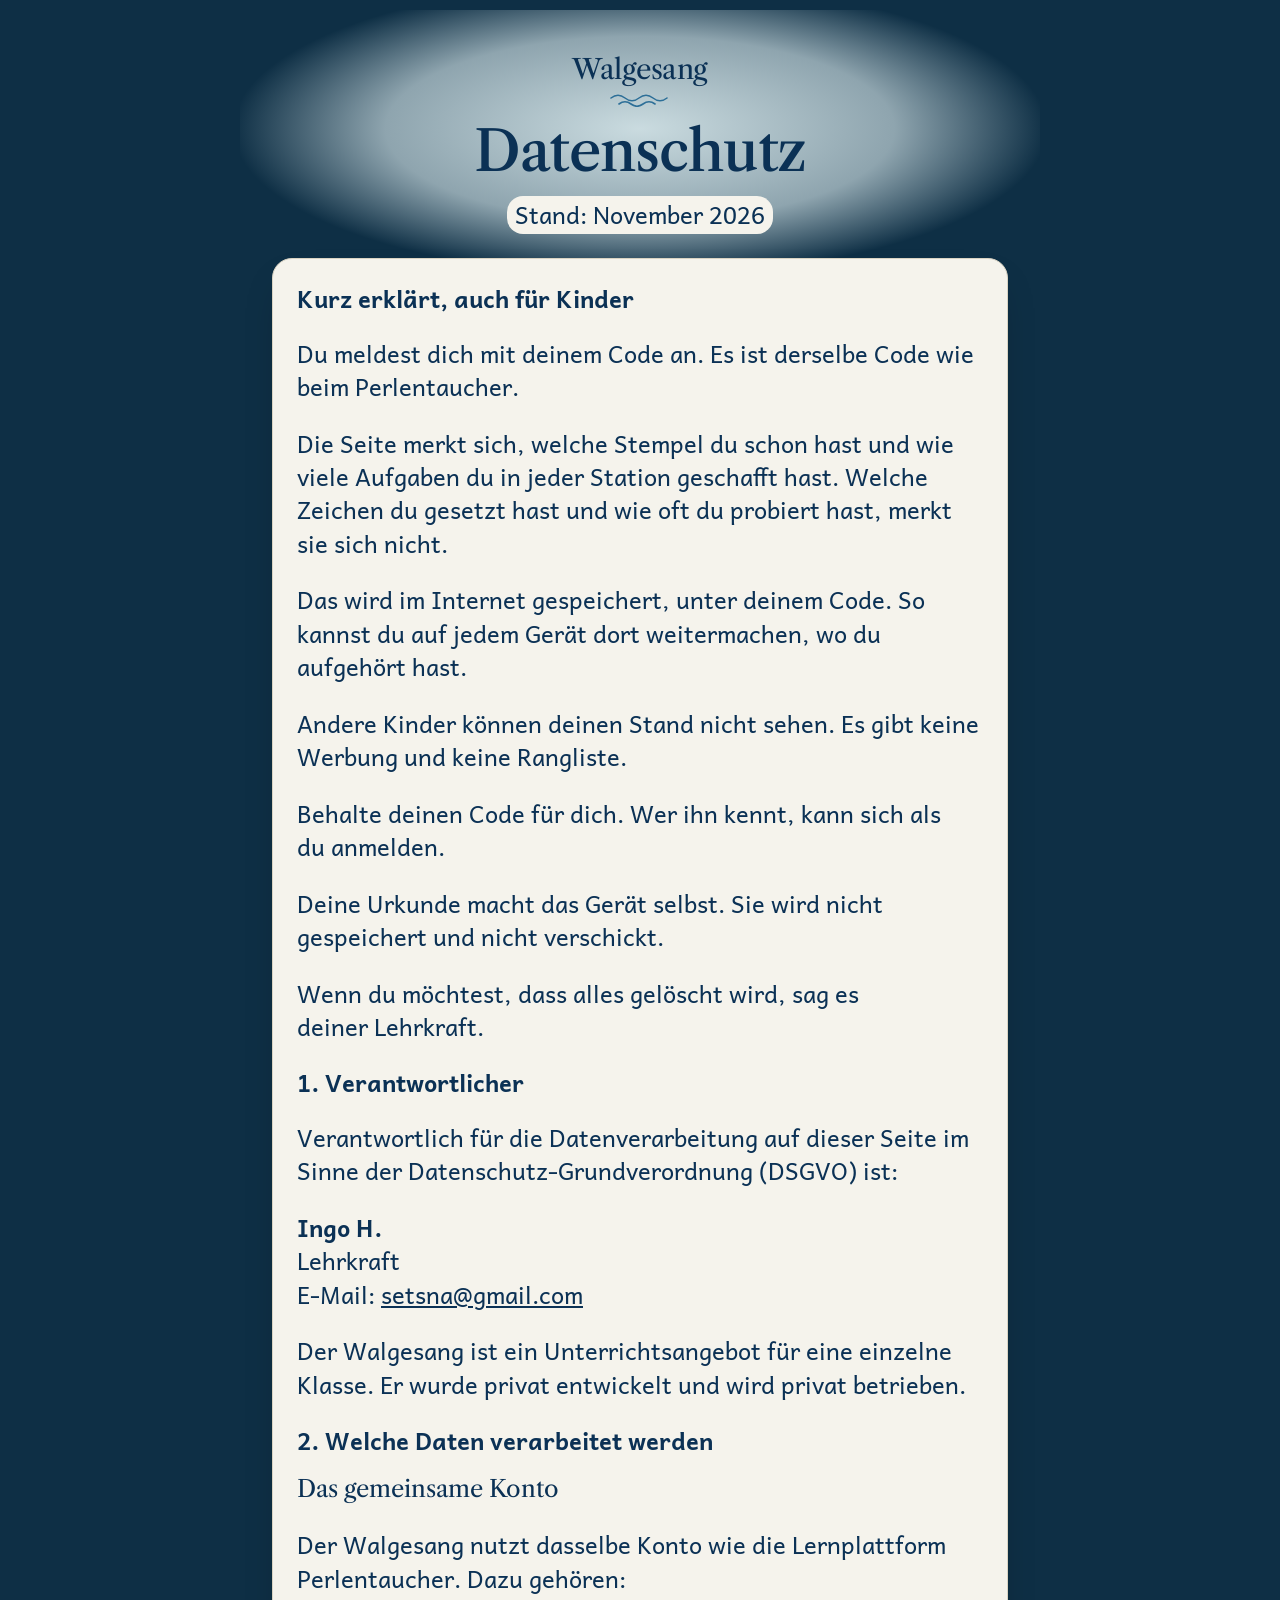
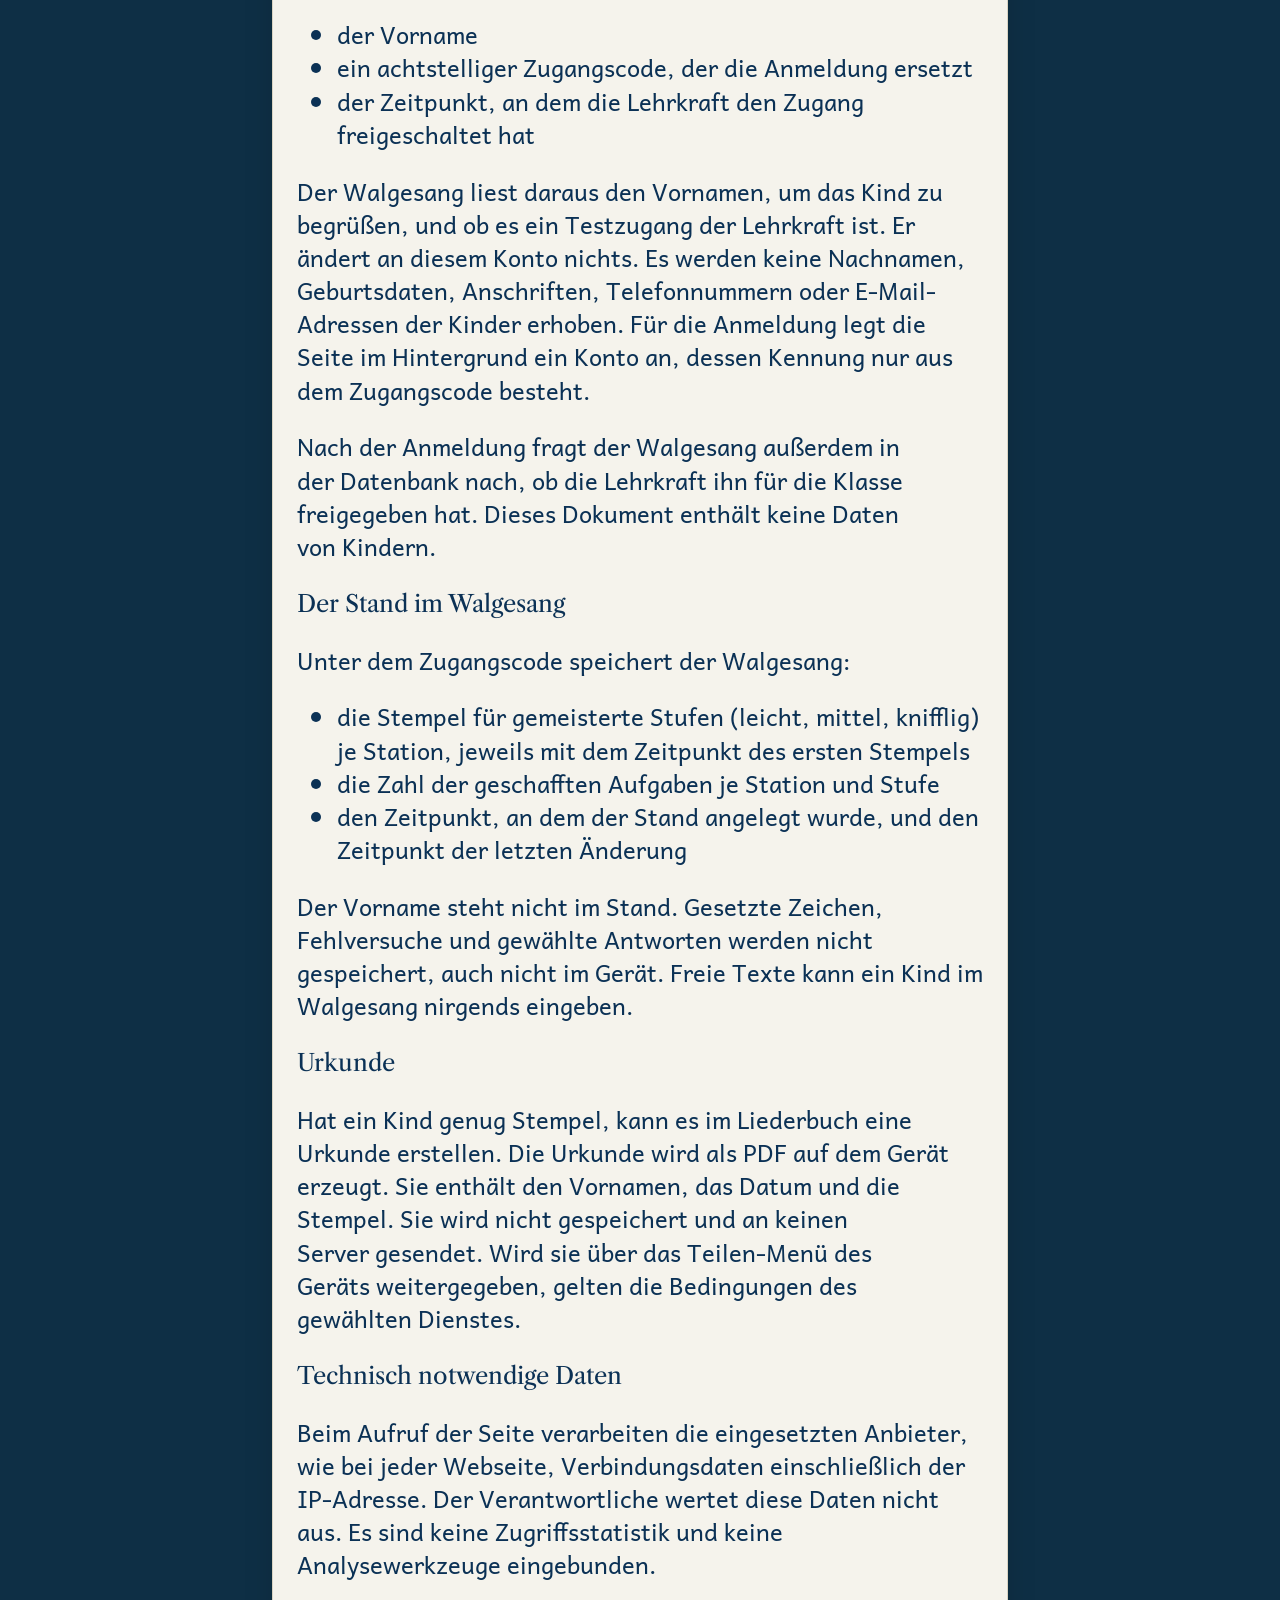
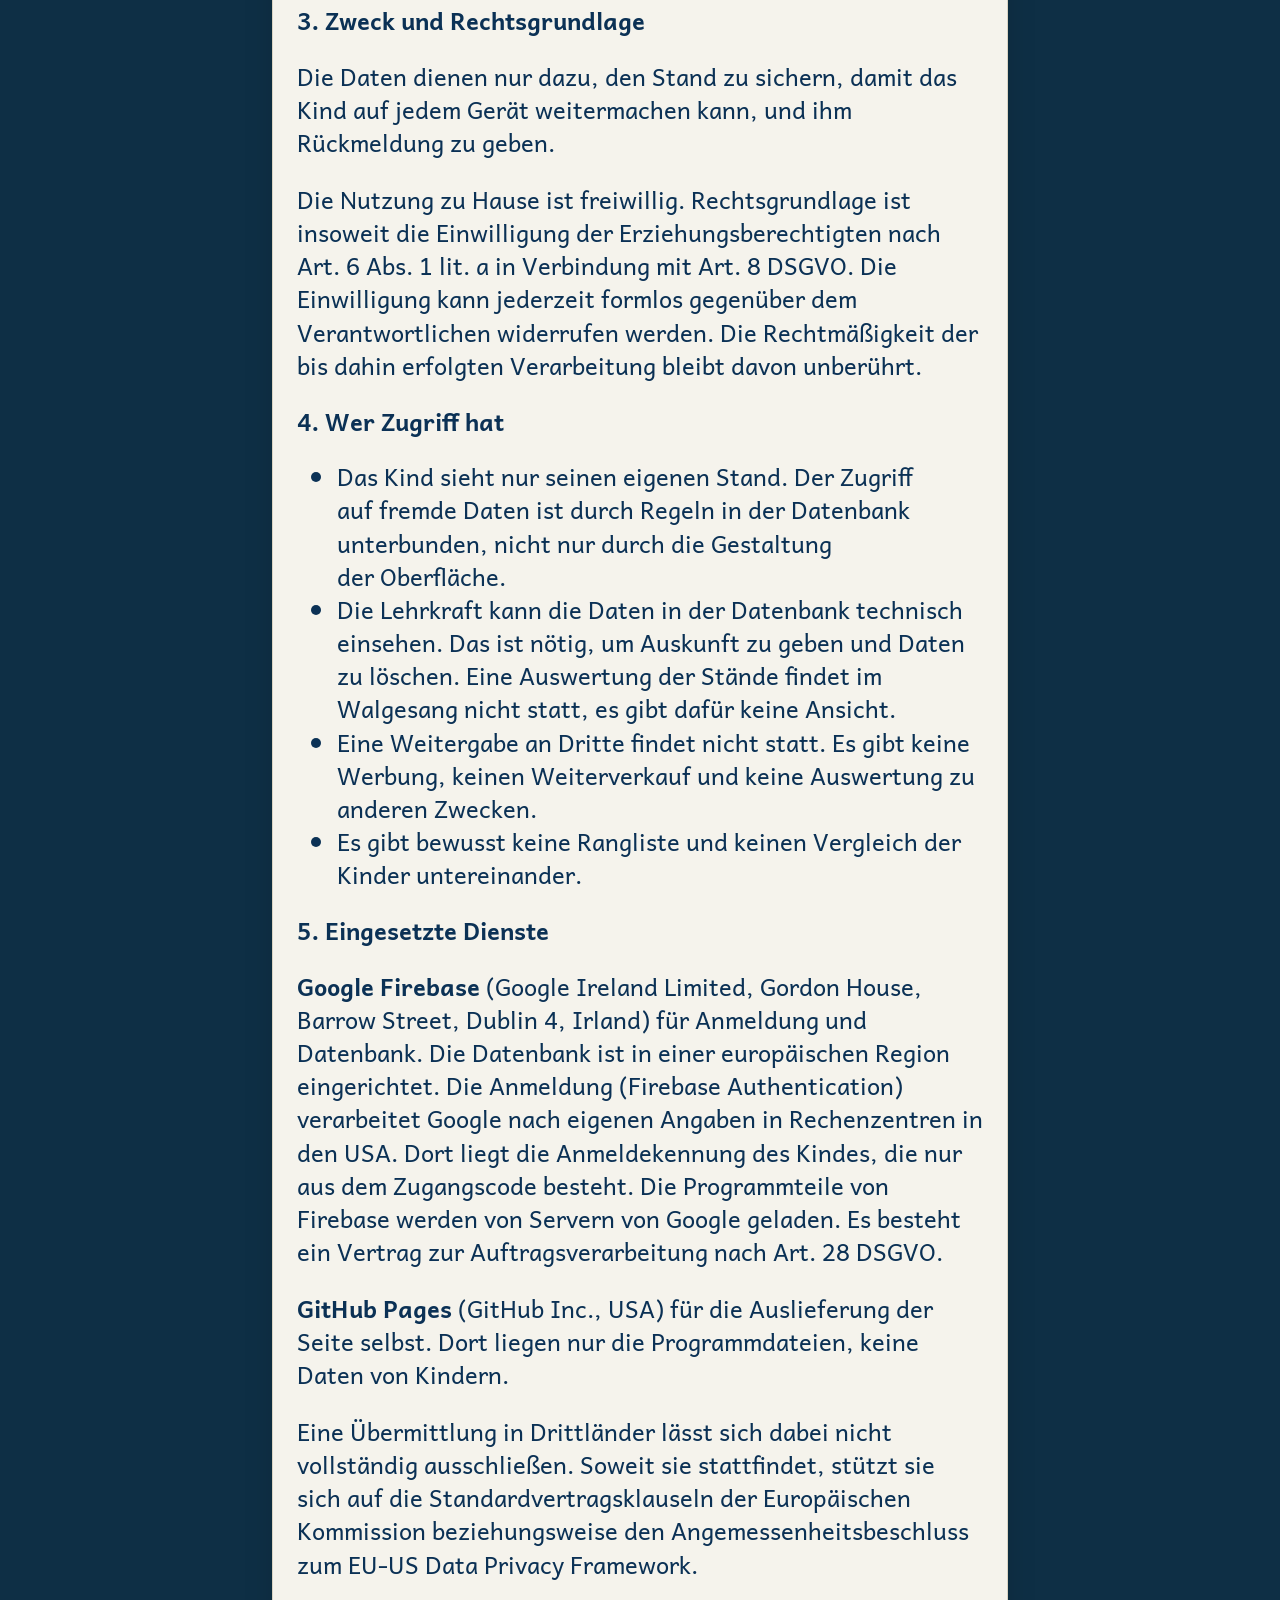
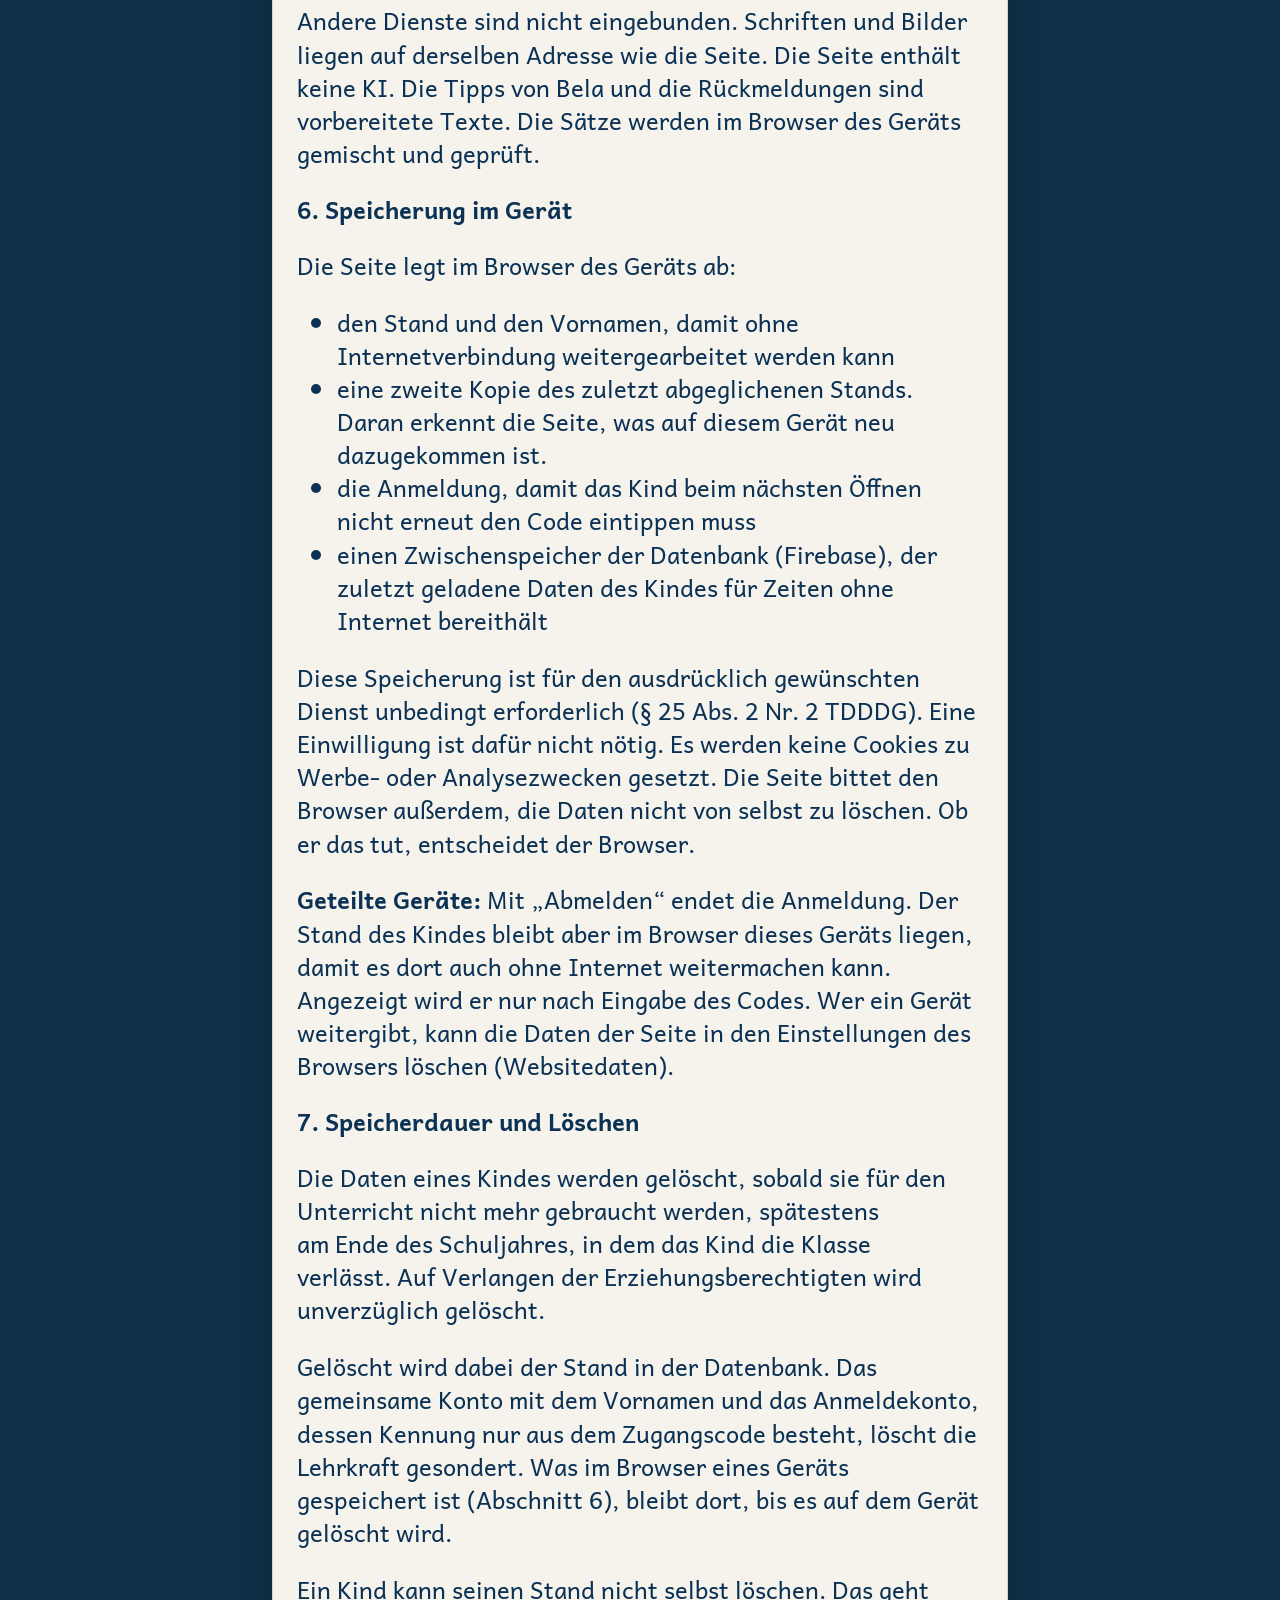
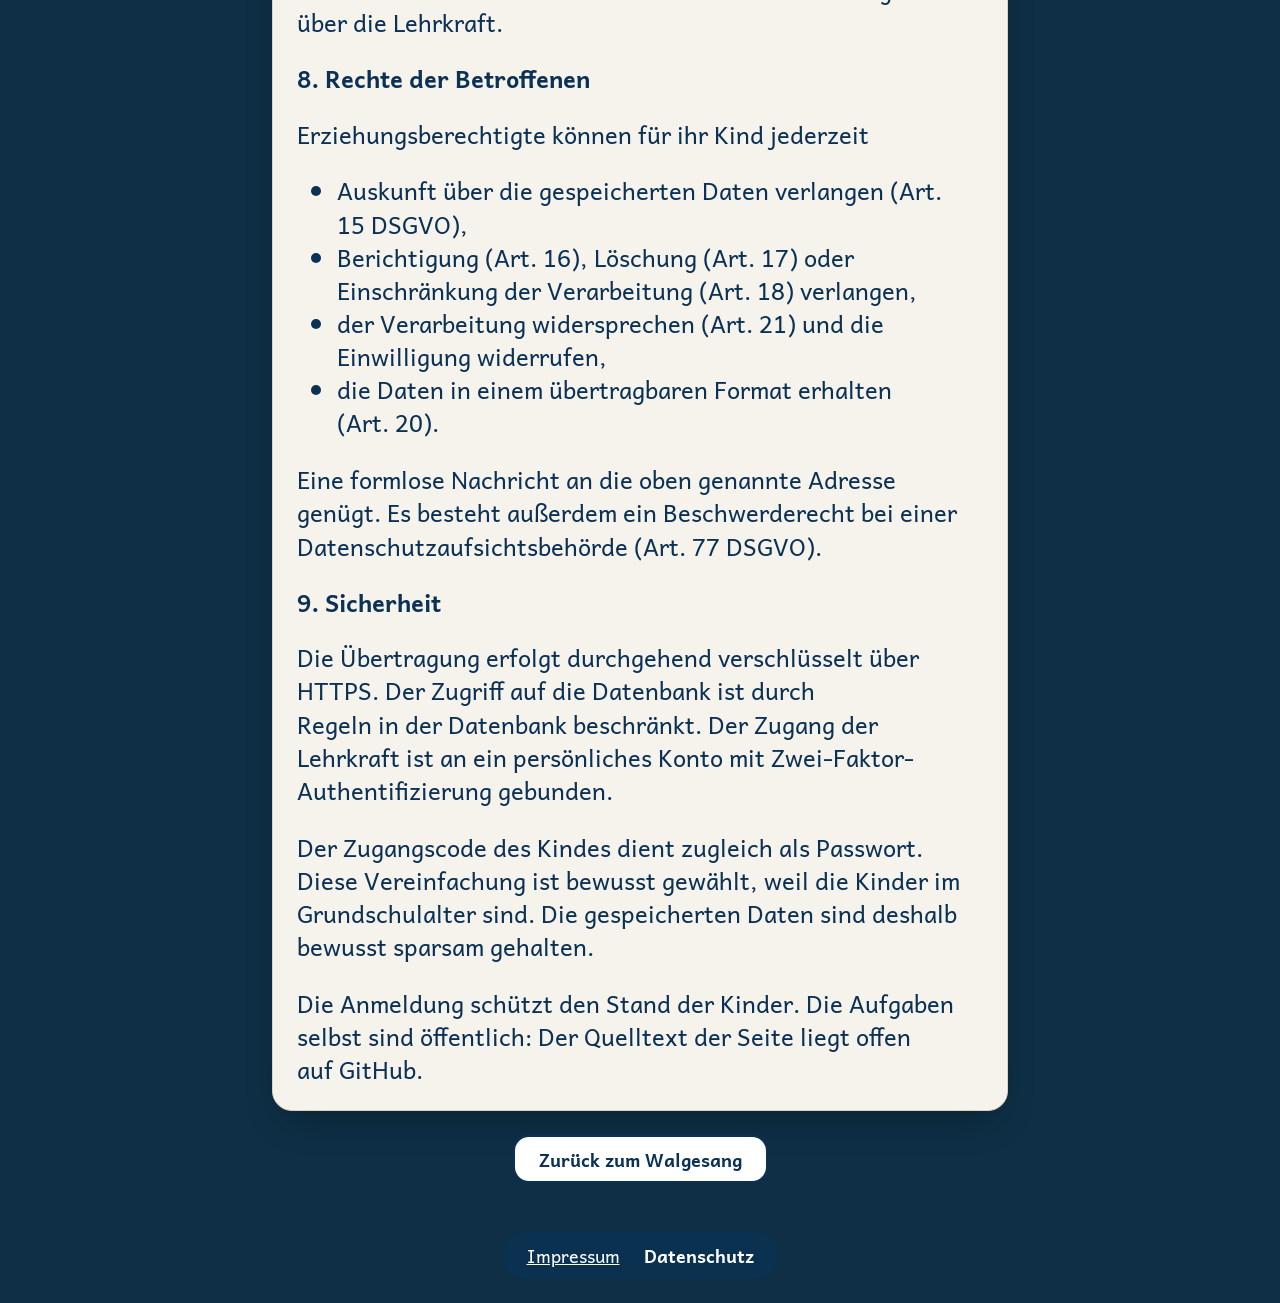
==== commit 17ba726d: "Freigabe durch die Lehrkraft: „Bald offen“ statt Stationen, wenn gesperrt (v=7) Nach der Code-Eingab" ====
--- a/datenschutz.html
+++ b/datenschutz.html
@@ -9,8 +9,8 @@
   <meta name="theme-color" content="#0e2f45">
   <link rel="icon" href="bilder/favicon-64.png?b=3">
   <title>Datenschutz – Walgesang</title>
-  <link rel="stylesheet" href="css/tokens.css?v=5">
-  <link rel="stylesheet" href="css/walgesang.css?v=5">
+  <link rel="stylesheet" href="css/tokens.css?v=7">
+  <link rel="stylesheet" href="css/walgesang.css?v=7">
 </head>
 <body class="text-seite">
   <main class="seite">
@@ -43,7 +43,8 @@
         <li>ein achtstelliger Zugangscode, der die Anmeldung ersetzt</li>
         <li>der Zeitpunkt, an dem die Lehrkraft den Zugang freigeschaltet hat</li>
       </ul>
-      <p>Der Walgesang liest daraus nur den Vornamen, um das Kind zu begrüßen. Er ändert an diesem Konto nichts. Es werden keine Nachnamen, Geburtsdaten, Anschriften, Telefonnummern oder E-Mail-Adressen der Kinder erhoben. Für die Anmeldung legt die Seite im Hintergrund ein Konto an, dessen Kennung nur aus dem Zugangscode besteht.</p>
+      <p>Der Walgesang liest daraus den Vornamen, um das Kind zu begrüßen, und ob es ein Testzugang der Lehrkraft ist. Er ändert an diesem Konto nichts. Es werden keine Nachnamen, Geburtsdaten, Anschriften, Telefonnummern oder E-Mail-Adressen der Kinder erhoben. Für die Anmeldung legt die Seite im Hintergrund ein Konto an, dessen Kennung nur aus dem Zugangscode besteht.</p>
+      <p>Nach der Anmeldung fragt der Walgesang außerdem in der Datenbank nach, ob die Lehrkraft ihn für die Klasse freigegeben hat. Dieses Dokument enthält keine Daten von Kindern.</p>
 
       <h3>Der Stand im Walgesang</h3>
       <p>Unter dem Zugangscode speichert der Walgesang:</p>
--- a/css/walgesang.css
+++ b/css/walgesang.css
@@ -164,7 +164,7 @@
   gap: var(--luecke);
   max-width: 62rem;
 }
-/* Sechs Stationen: drei je Reihe; erst auf sehr breiten Bildschirmen (Tafel) alle sechs nebeneinander */
+/* Sechs Stationen: drei je Reihe im Hochformat; im Querformat ab 1100 px alle sechs nebeneinander (Regel weiter unten) */
 @media (orientation: landscape) and (min-width: 1500px) {
   .stationen { --spalten: 6; max-width: 92rem; }
 }
@@ -210,6 +210,10 @@
 .station__bild { width: calc(120 * var(--s)); min-width: 4.5rem; height: auto; margin: auto 0 calc(10 * var(--s)); padding-top: calc(18 * var(--s)); }
 .station__bald { margin-top: var(--a-s) !important; font-size: var(--gr-label); opacity: 0.92; display: inline-flex; align-items: center; gap: 0.4em; }
 .schloss { width: 1em; height: 1em; fill: none; stroke: currentColor; stroke-width: 1.6; stroke-linecap: round; stroke-linejoin: round; }
+
+/* ---------- Plattform gesperrt („Bald offen“, Lehrerbereich des Perlentauchers, 21.11.2026) ---------- */
+.zu h2 { display: flex; align-items: center; gap: 0.45em; }
+.zu h2 .schloss { flex: none; width: 0.9em; height: 0.9em; }
 
 /* ---------- Erwachsenenbereich ---------- */
 .erwachsene summary { cursor: pointer; min-height: var(--tippen); display: flex; align-items: center; list-style-position: inside; }
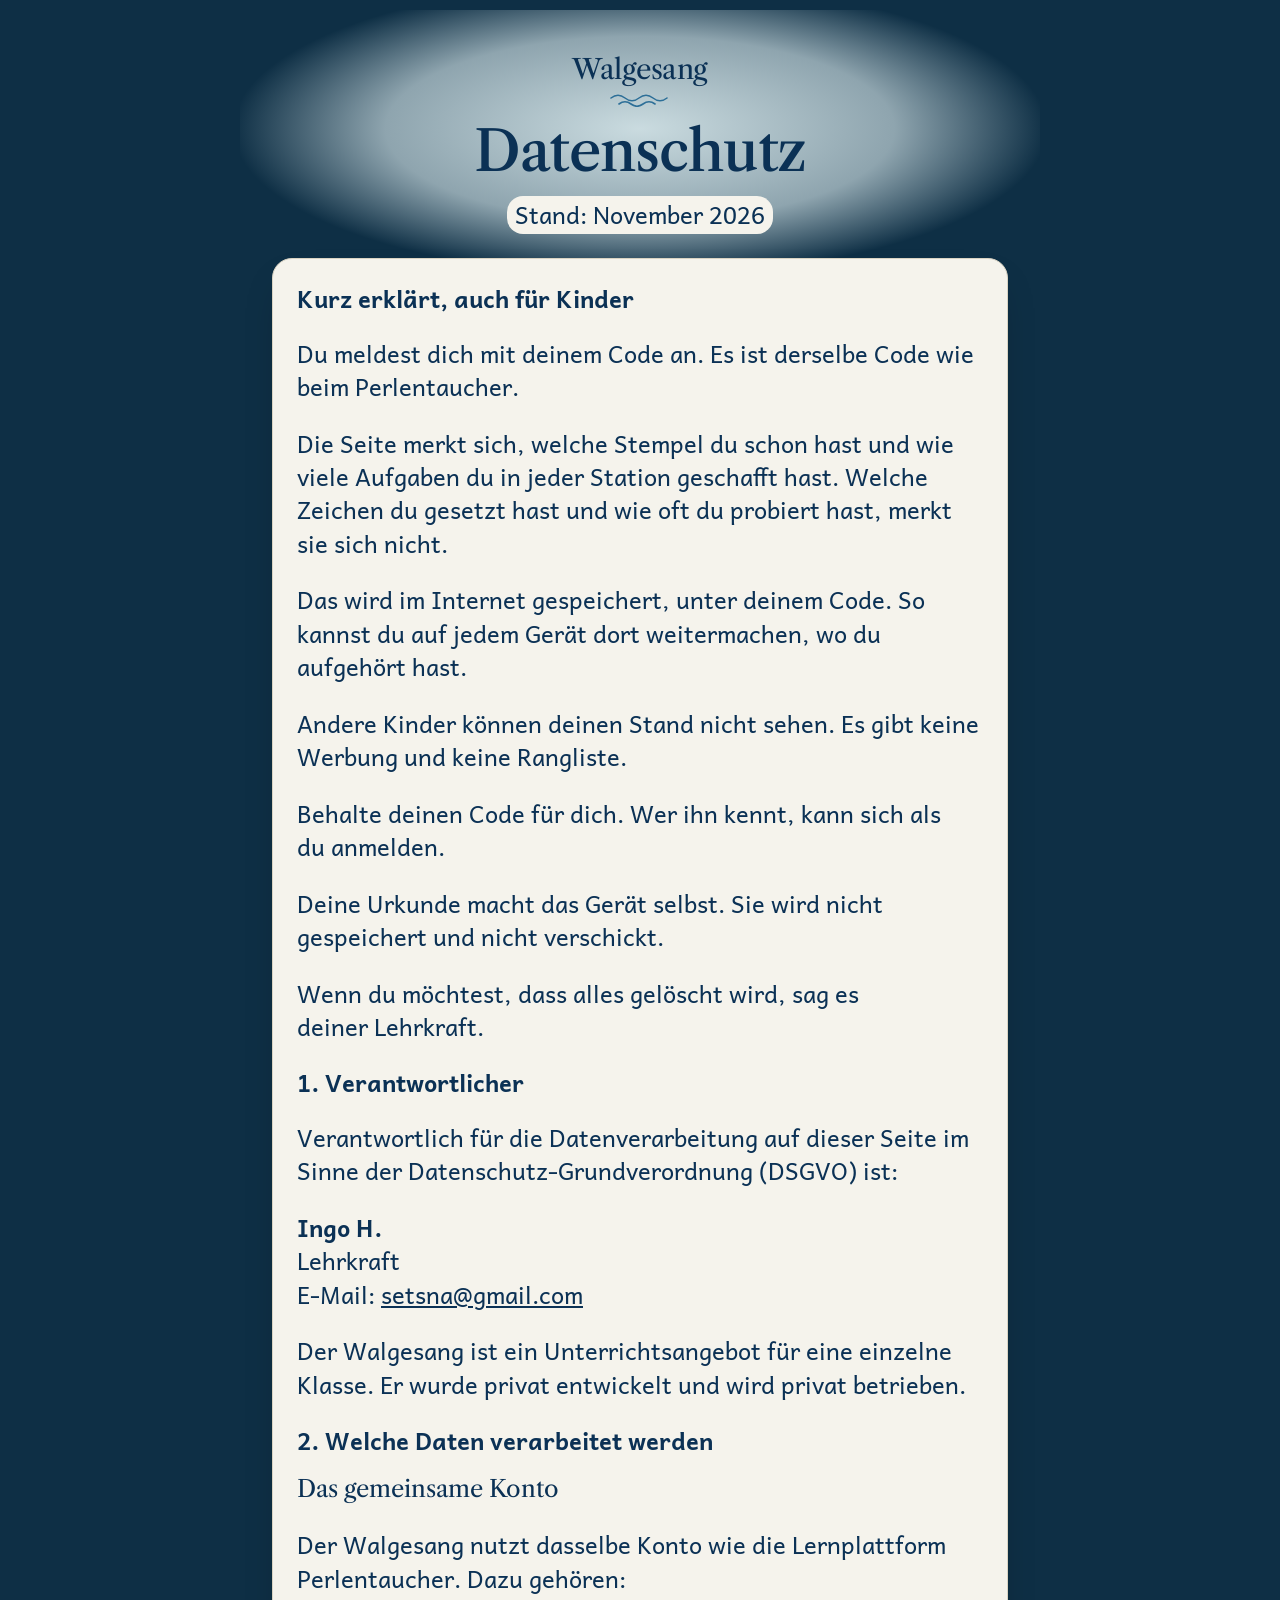
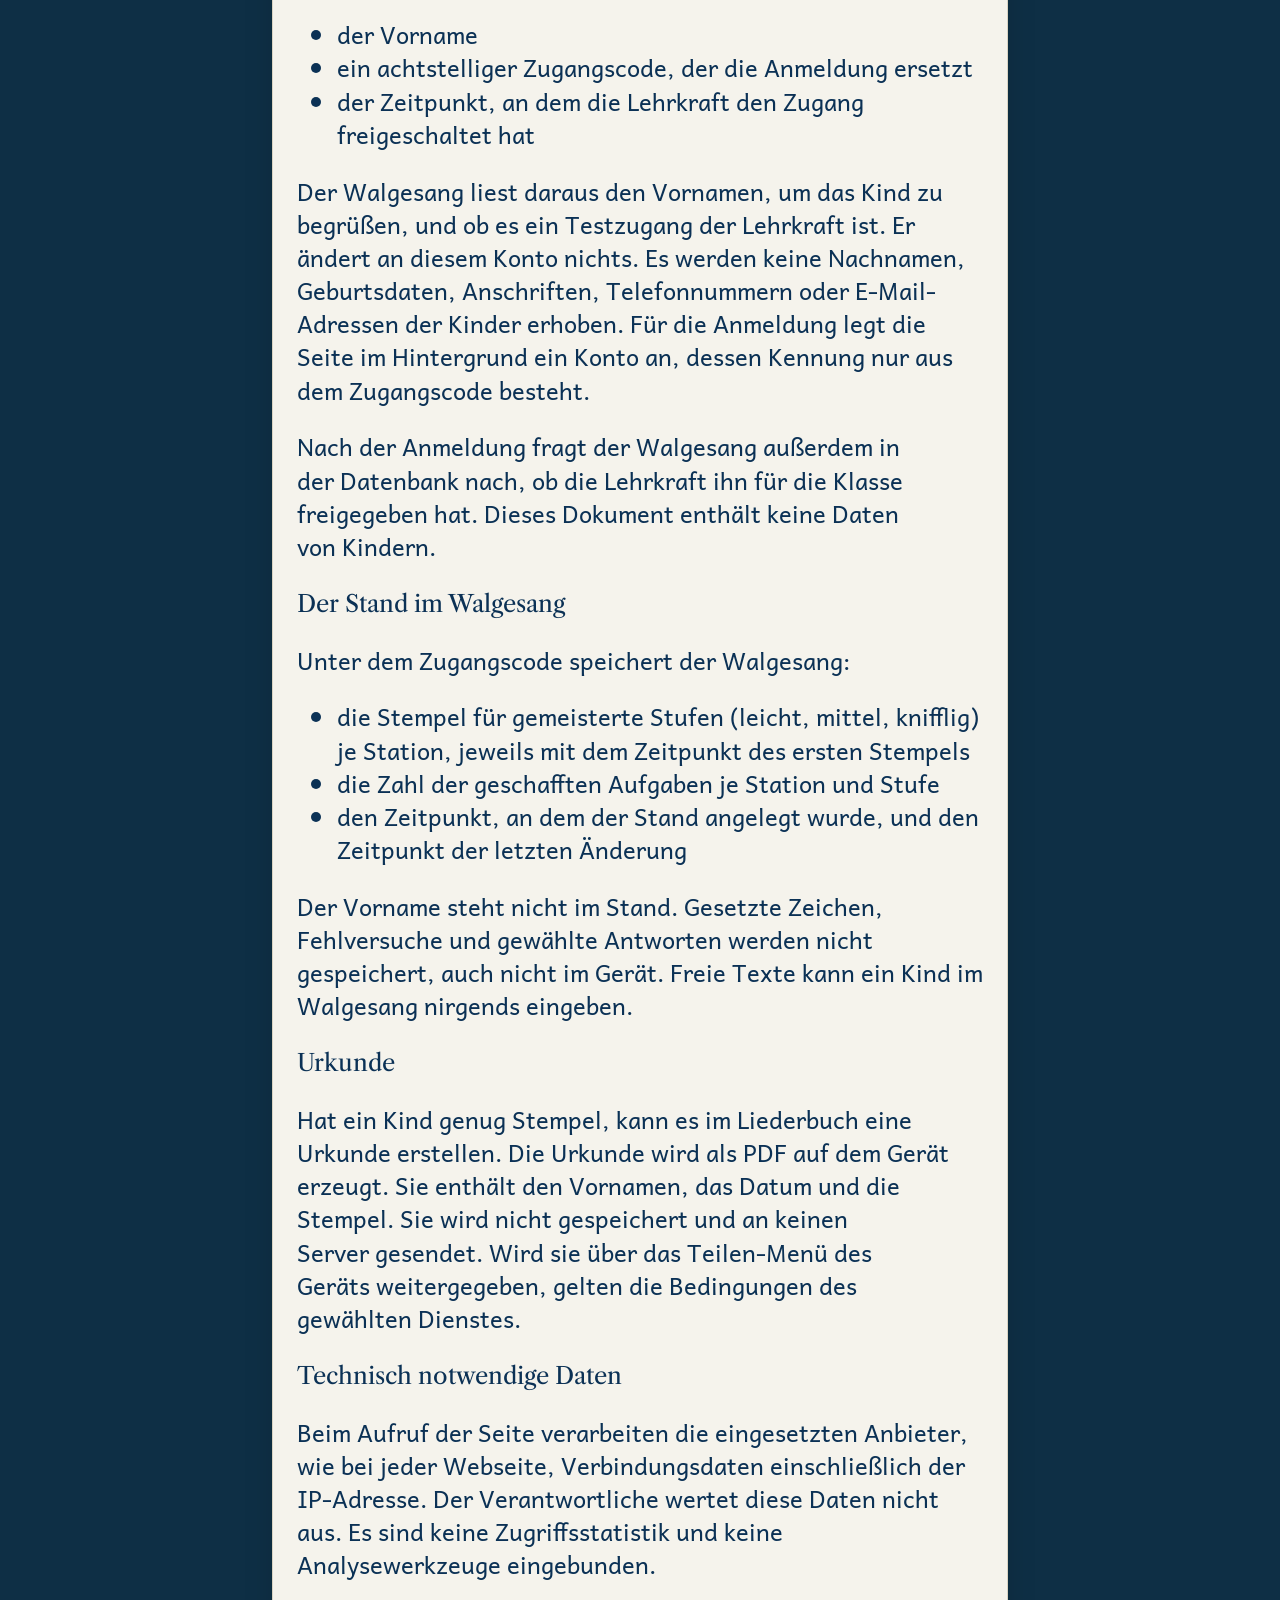
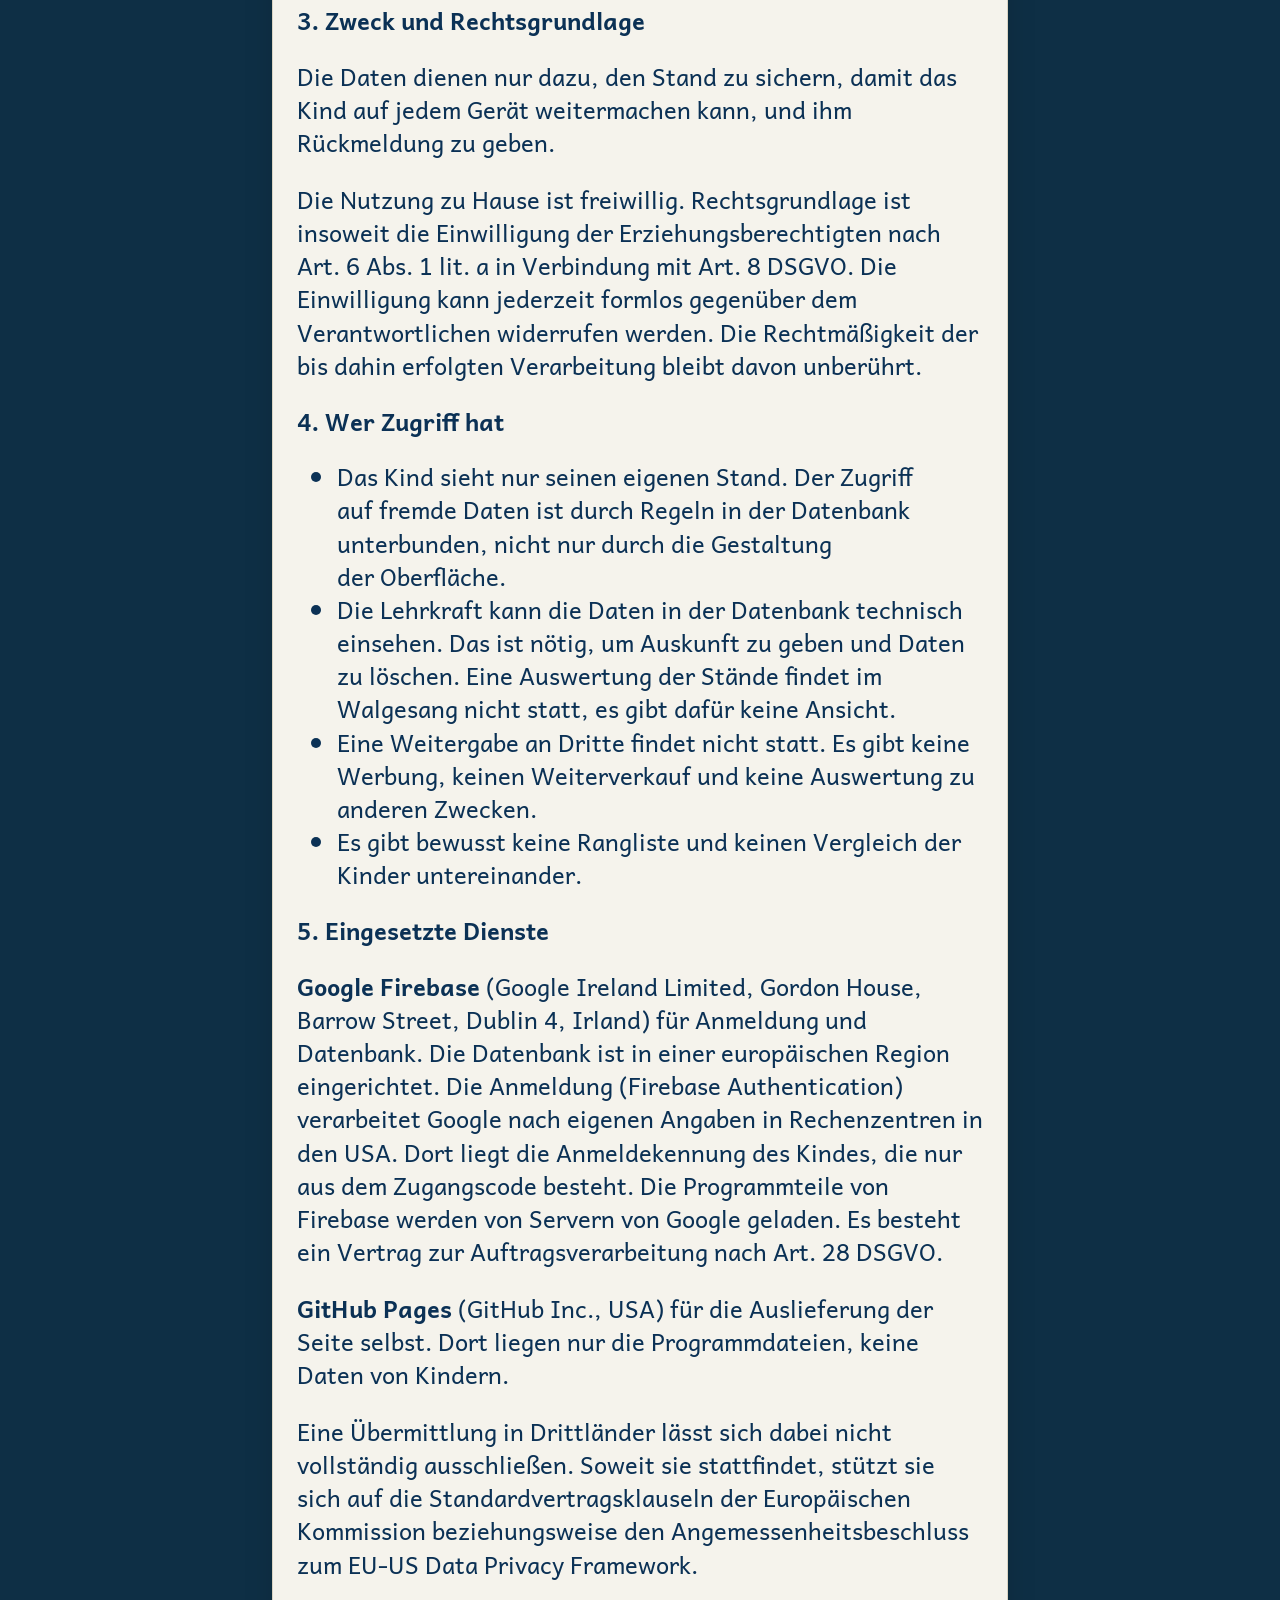
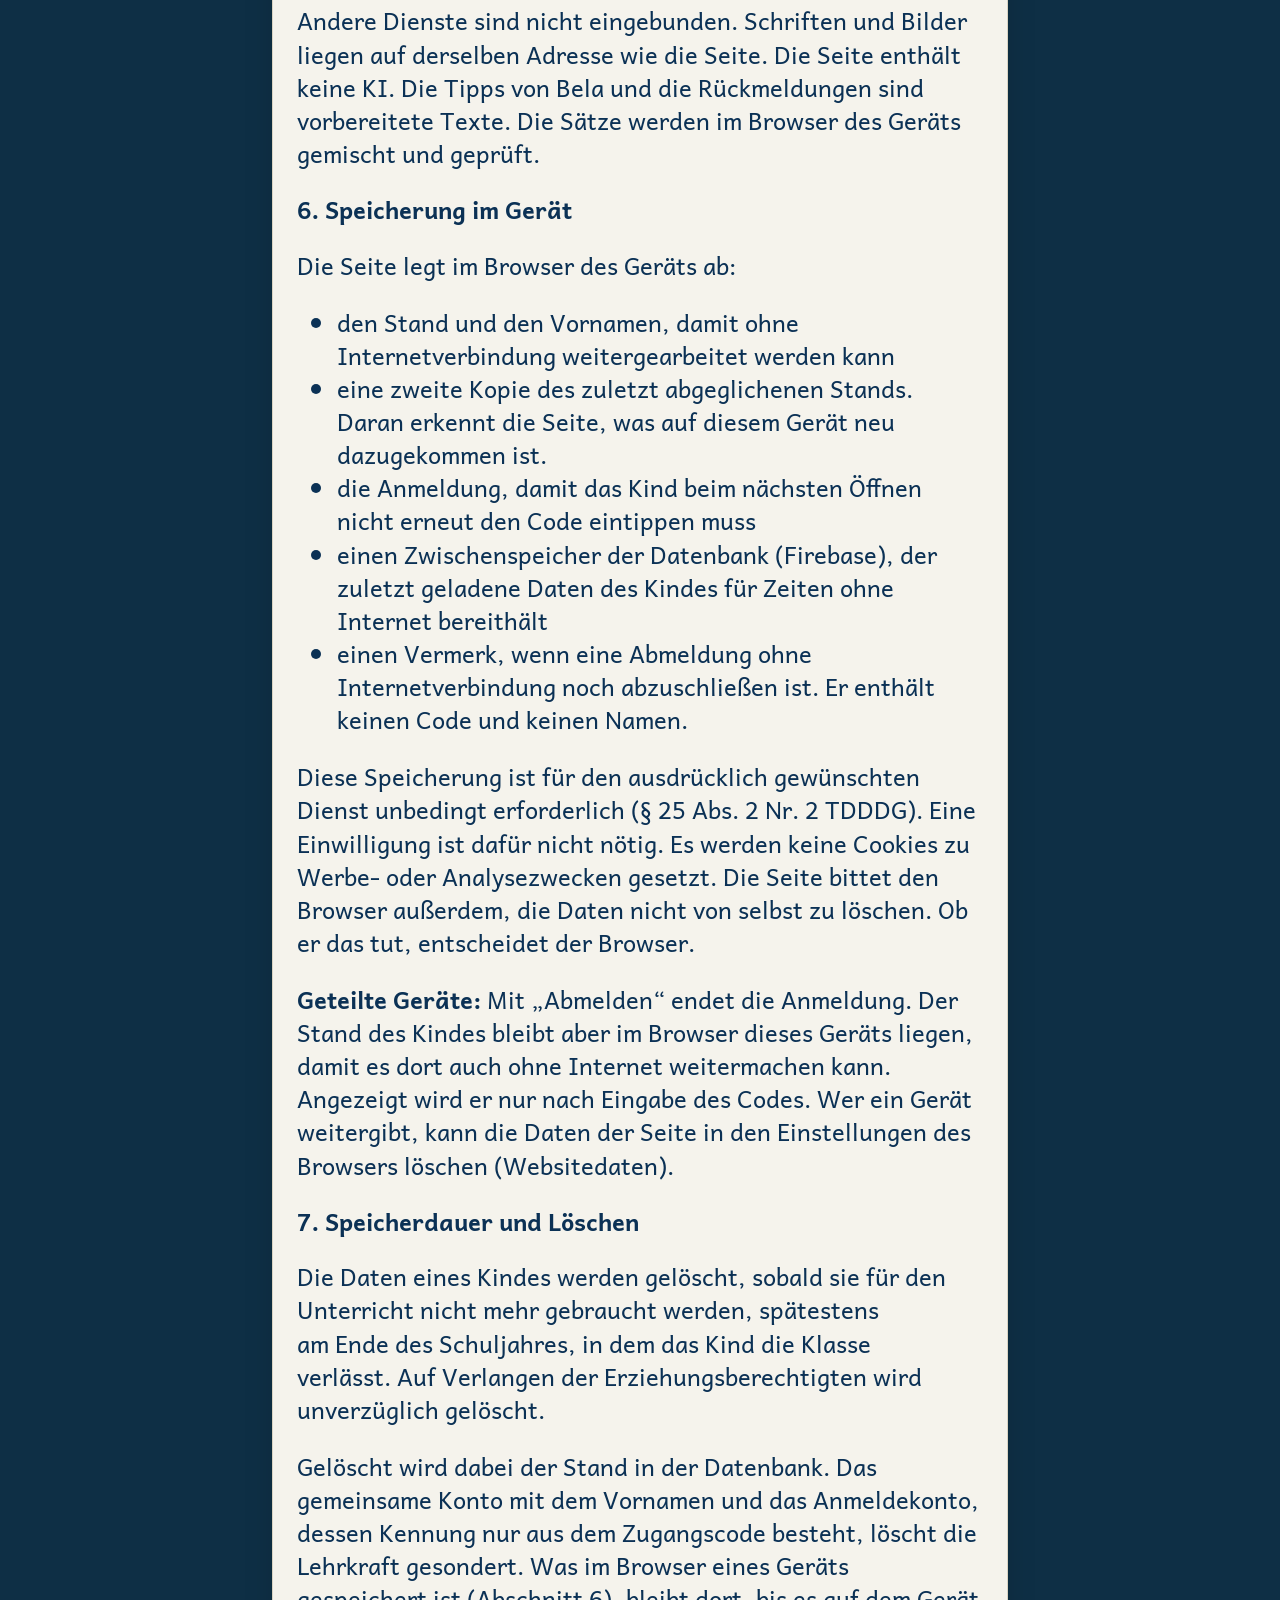
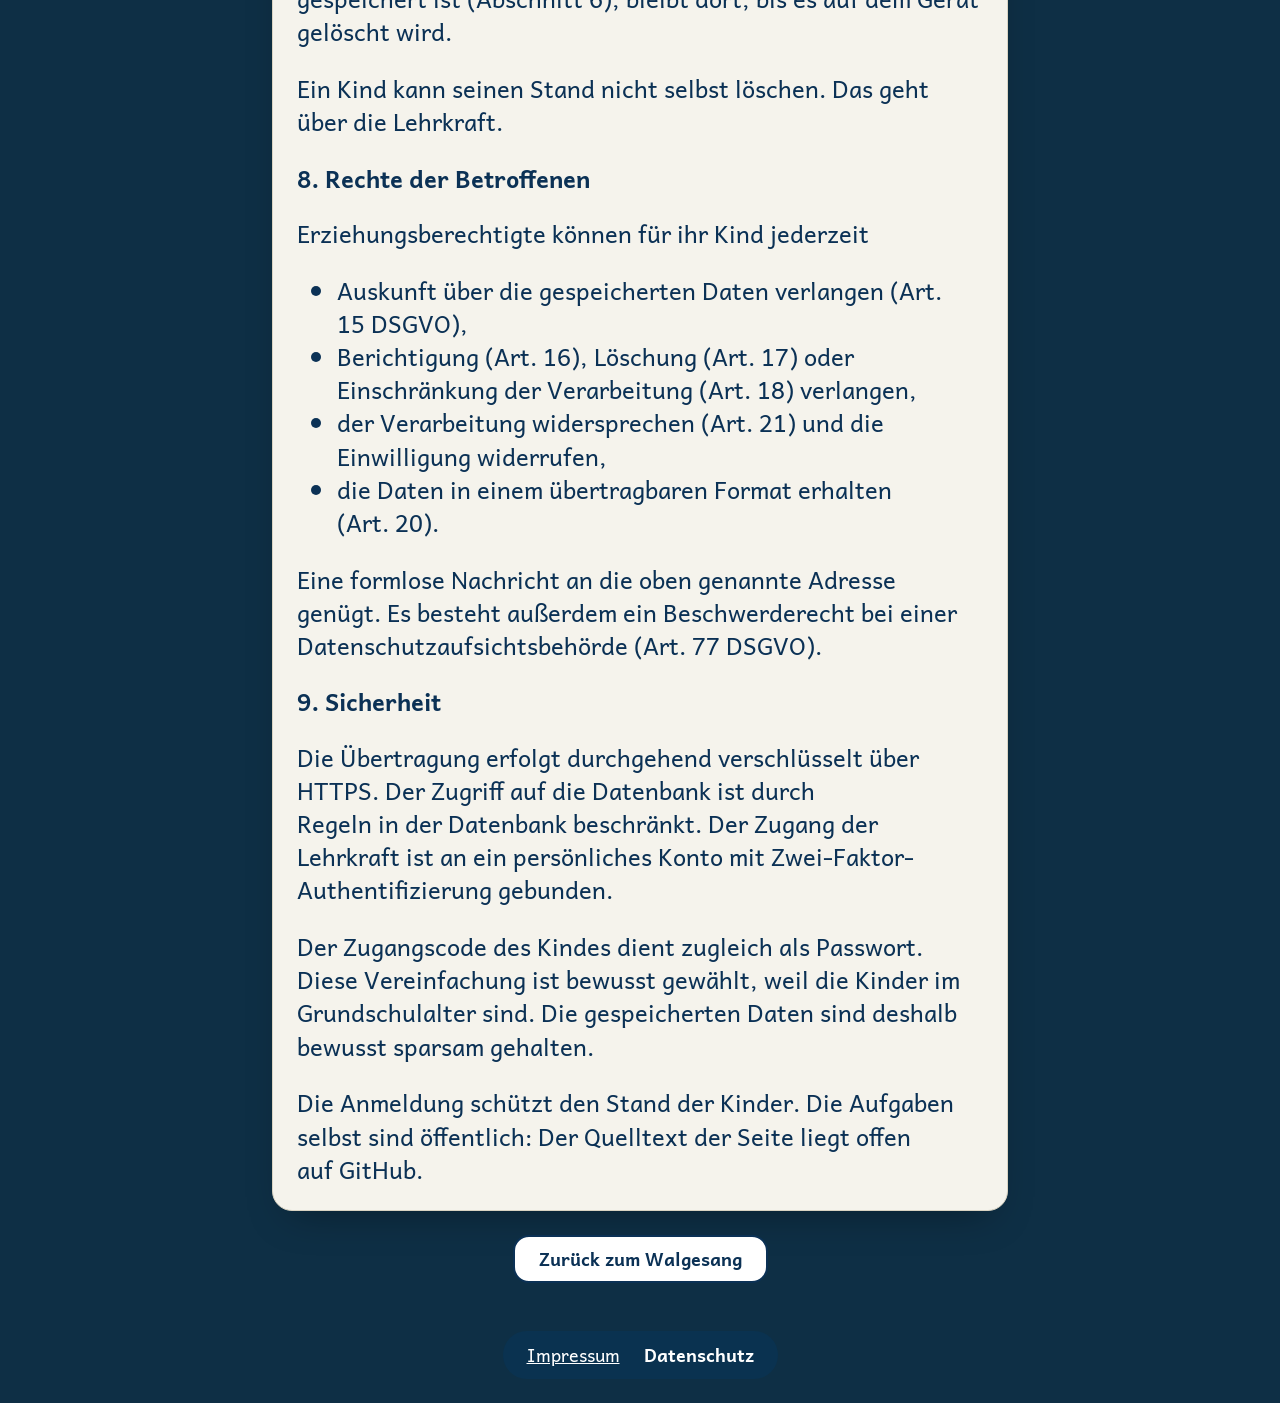
==== commit 31eec4a6: "Abmelden gilt auch, wenn Firebase nicht geladen wurde: Vermerk auf dem Gerät (v=9) Kam Firebase in e" ====
--- a/datenschutz.html
+++ b/datenschutz.html
@@ -9,8 +9,8 @@
   <meta name="theme-color" content="#0e2f45">
   <link rel="icon" href="bilder/favicon-64.png?b=3">
   <title>Datenschutz – Walgesang</title>
-  <link rel="stylesheet" href="css/tokens.css?v=7">
-  <link rel="stylesheet" href="css/walgesang.css?v=7">
+  <link rel="stylesheet" href="css/tokens.css?v=9">
+  <link rel="stylesheet" href="css/walgesang.css?v=9">
 </head>
 <body class="text-seite">
   <main class="seite">
@@ -86,6 +86,7 @@
         <li>eine zweite Kopie des zuletzt abgeglichenen Stands. Daran erkennt die Seite, was auf diesem Gerät neu dazugekommen ist.</li>
         <li>die Anmeldung, damit das Kind beim nächsten Öffnen nicht erneut den Code eintippen muss</li>
         <li>einen Zwischenspeicher der Datenbank (Firebase), der zuletzt geladene Daten des Kindes für Zeiten ohne Internet bereithält</li>
+        <li>einen Vermerk, wenn eine Abmeldung ohne Internetverbindung noch abzuschließen ist. Er enthält keinen Code und keinen Namen.</li>
       </ul>
       <p>Diese Speicherung ist für den ausdrücklich gewünschten Dienst unbedingt erforderlich (§ 25 Abs. 2 Nr. 2 TDDDG). Eine Einwilligung ist dafür nicht nötig. Es werden keine Cookies zu Werbe- oder Analysezwecken gesetzt. Die Seite bittet den Browser außerdem, die Daten nicht von selbst zu löschen. Ob er das tut, entscheidet der Browser.</p>
       <p><b>Geteilte Geräte:</b> Mit „Abmelden“ endet die Anmeldung. Der Stand des Kindes bleibt aber im Browser dieses Geräts liegen, damit es dort auch ohne Internet weitermachen kann. Angezeigt wird er nur nach Eingabe des Codes. Wer ein Gerät weitergibt, kann die Daten der Seite in den Einstellungen des Browsers löschen (Websitedaten).</p>
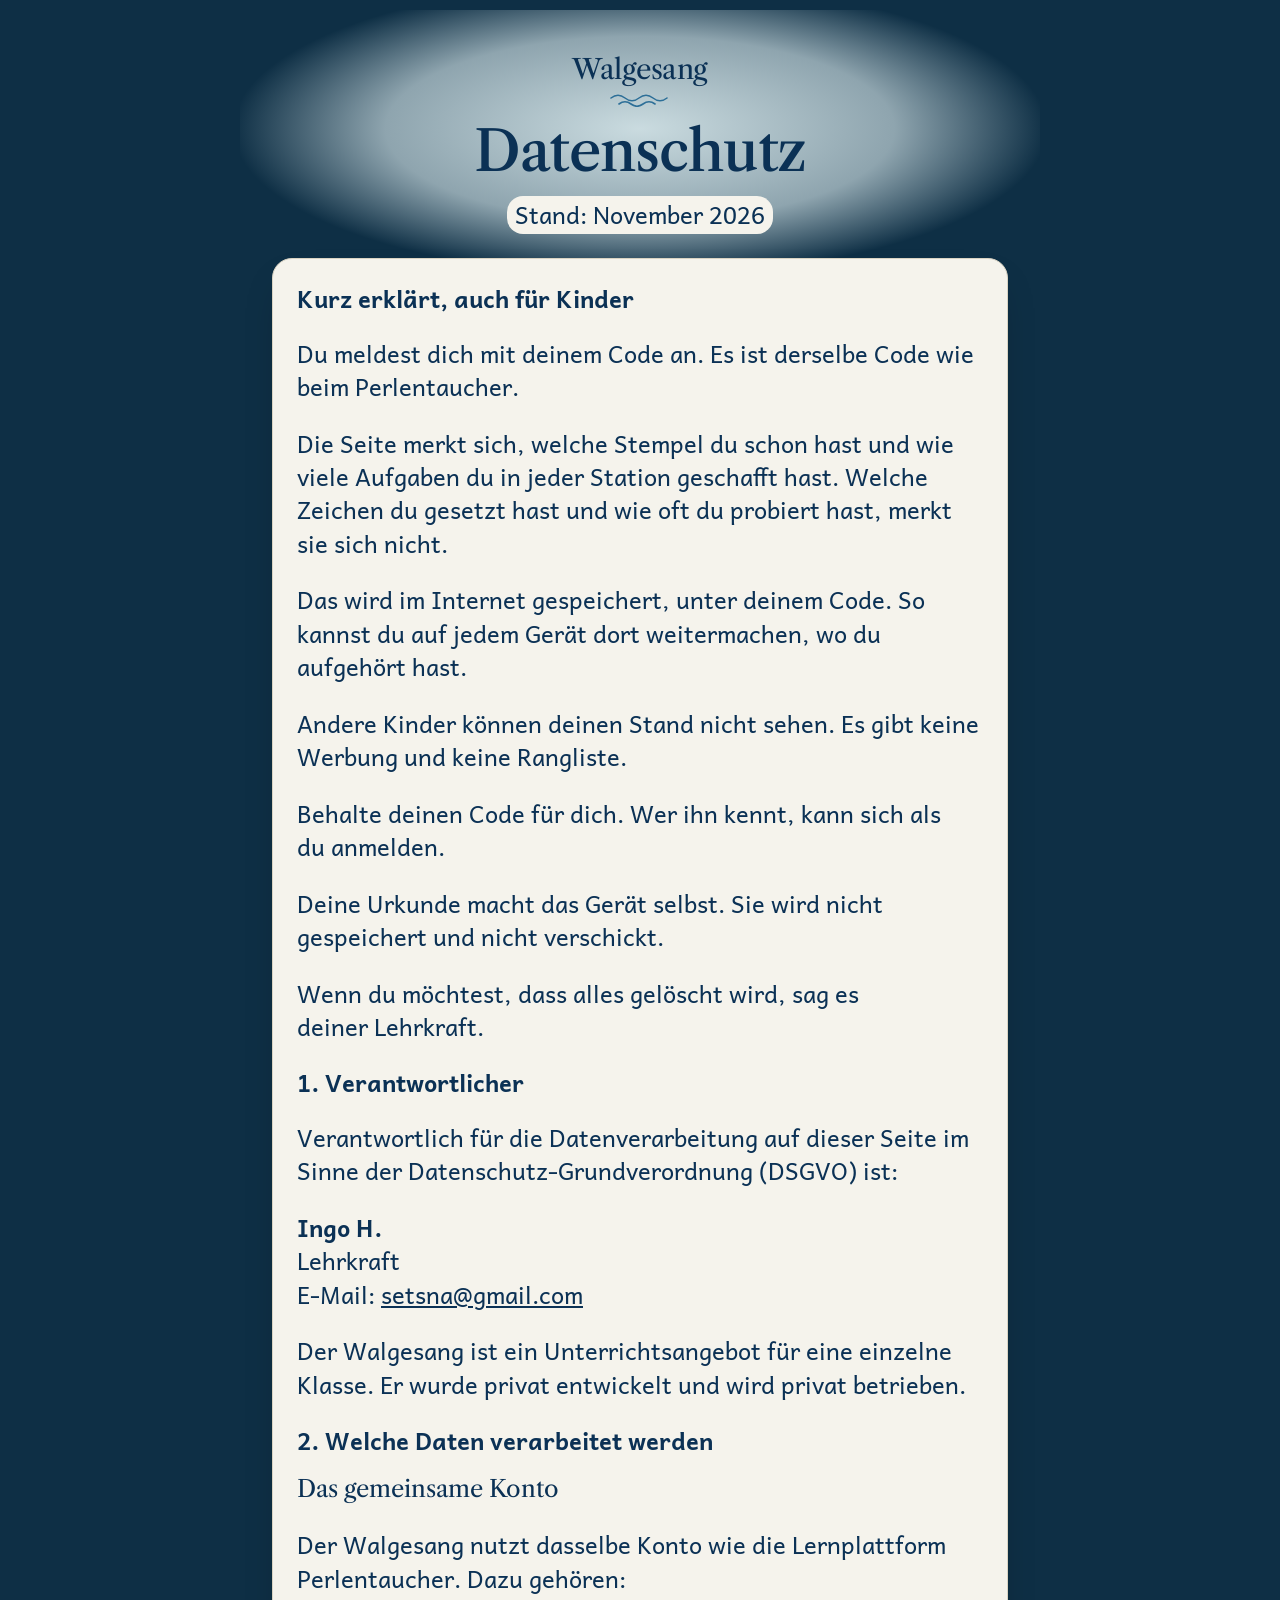
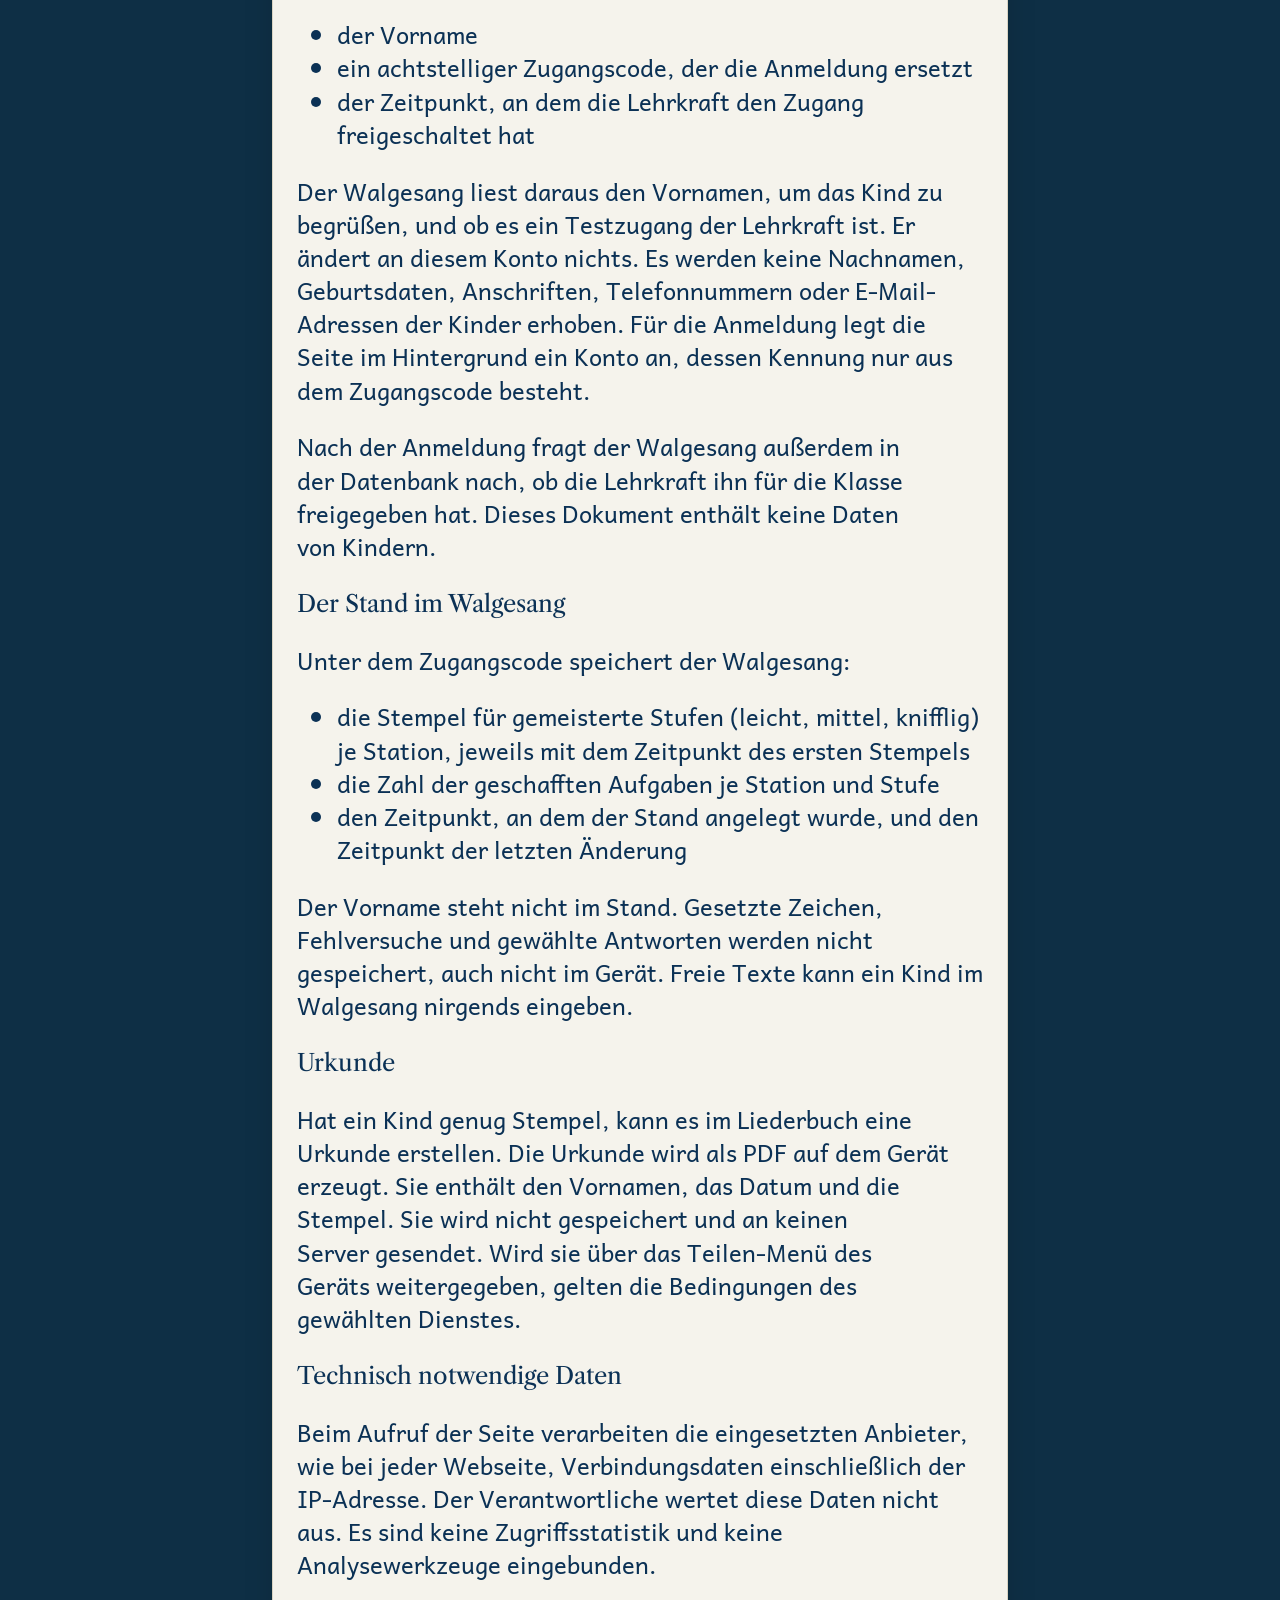
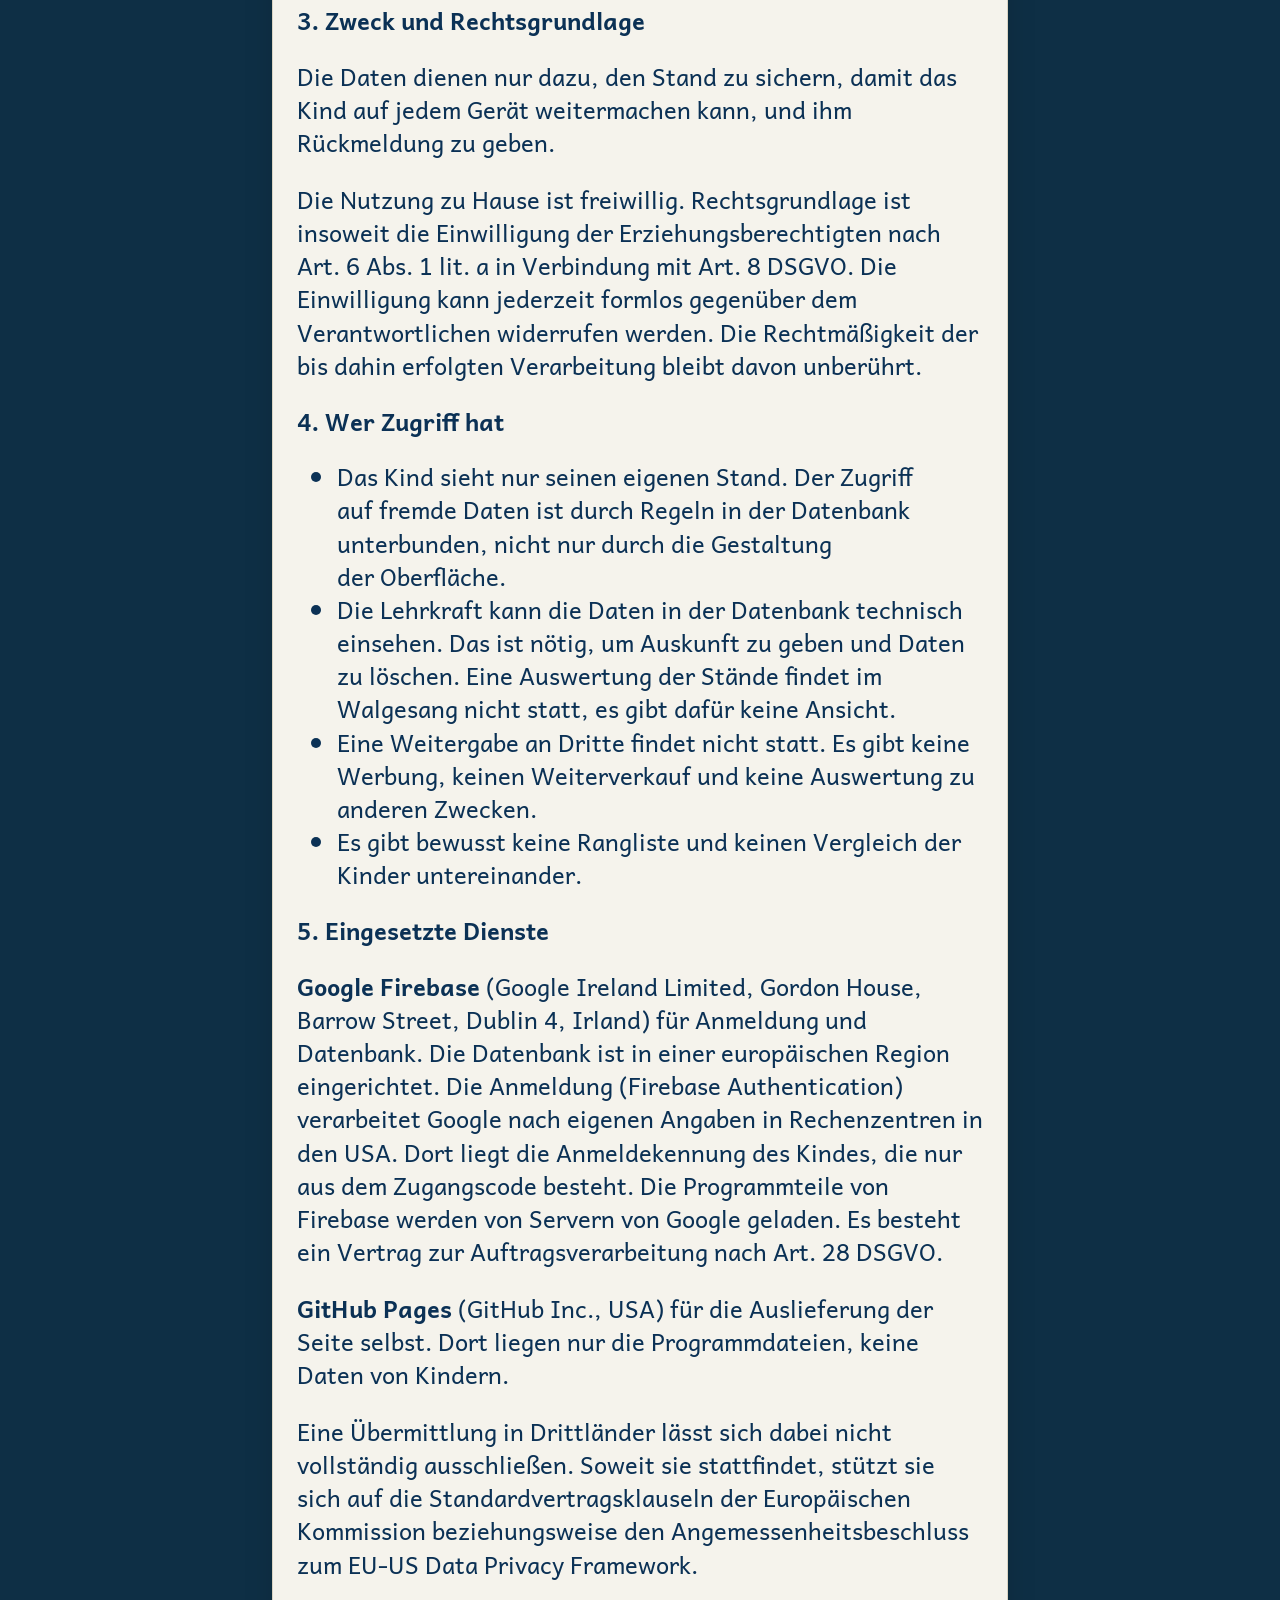
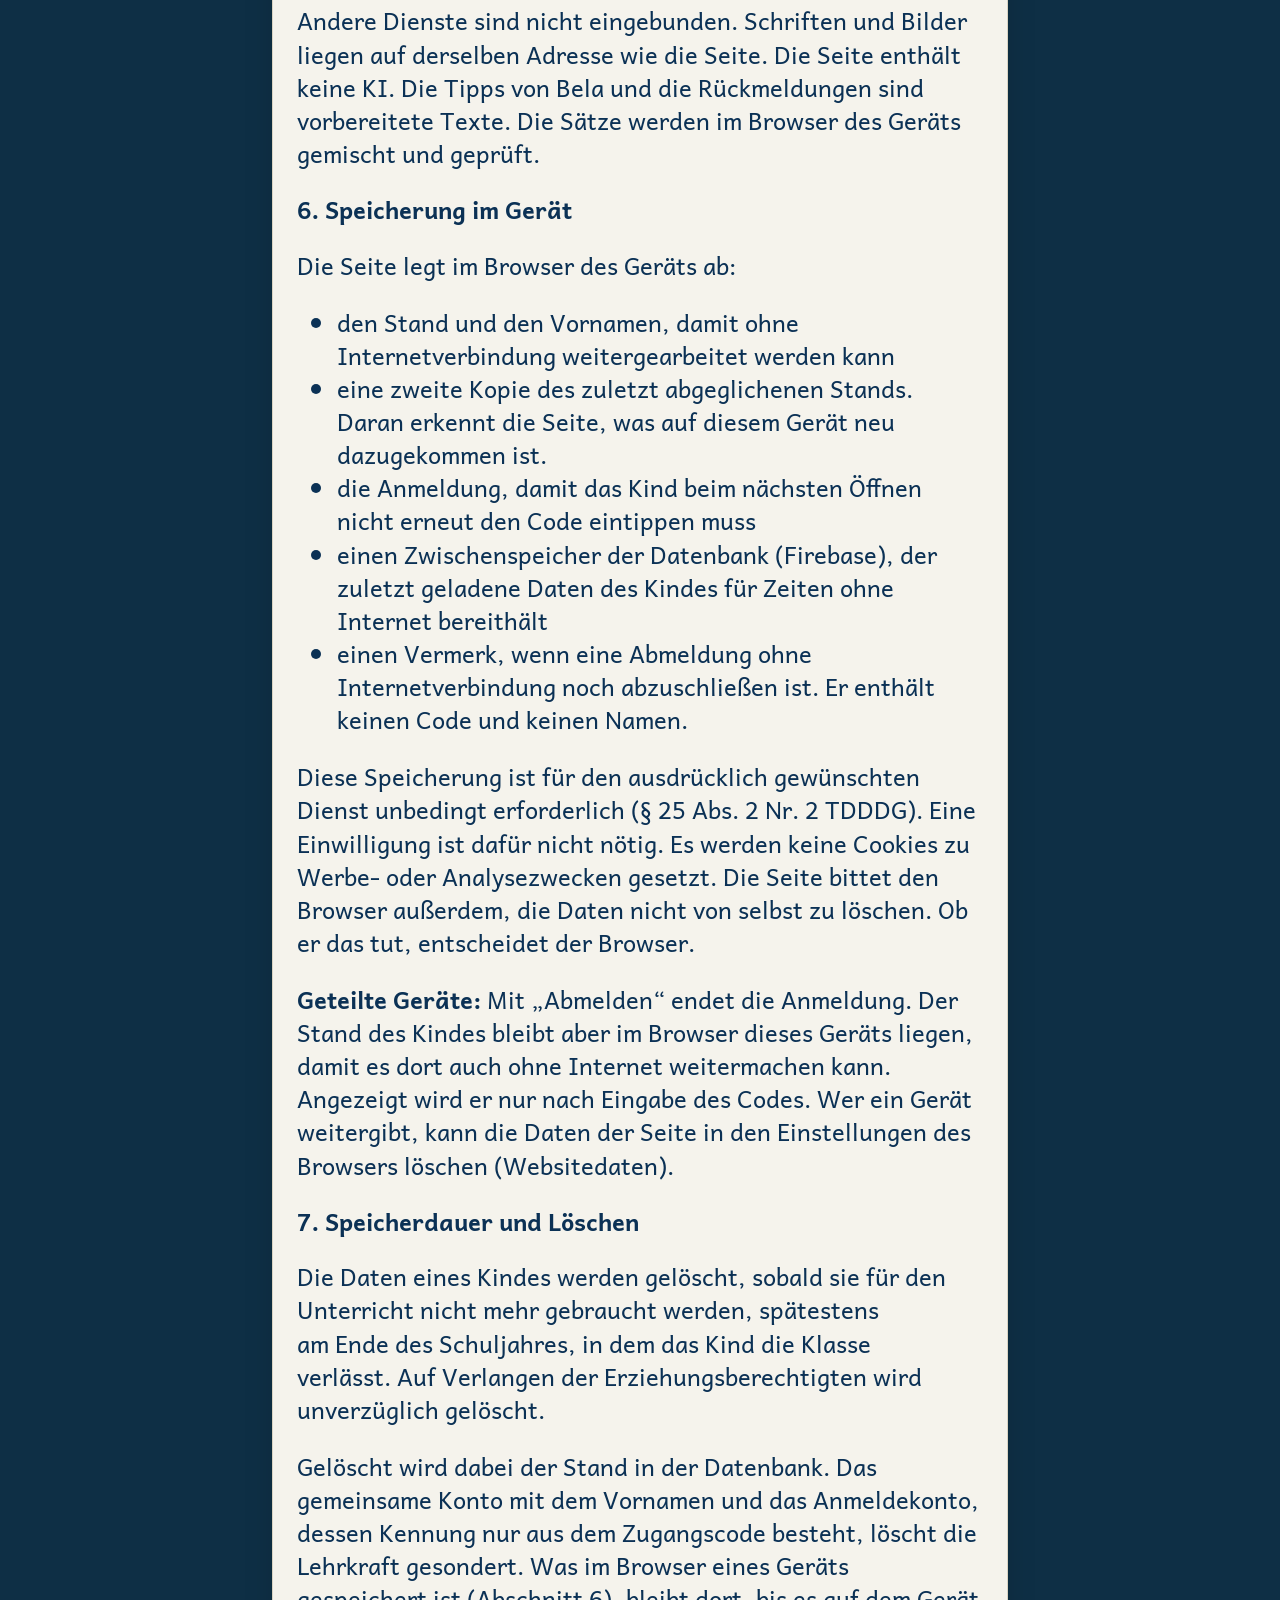
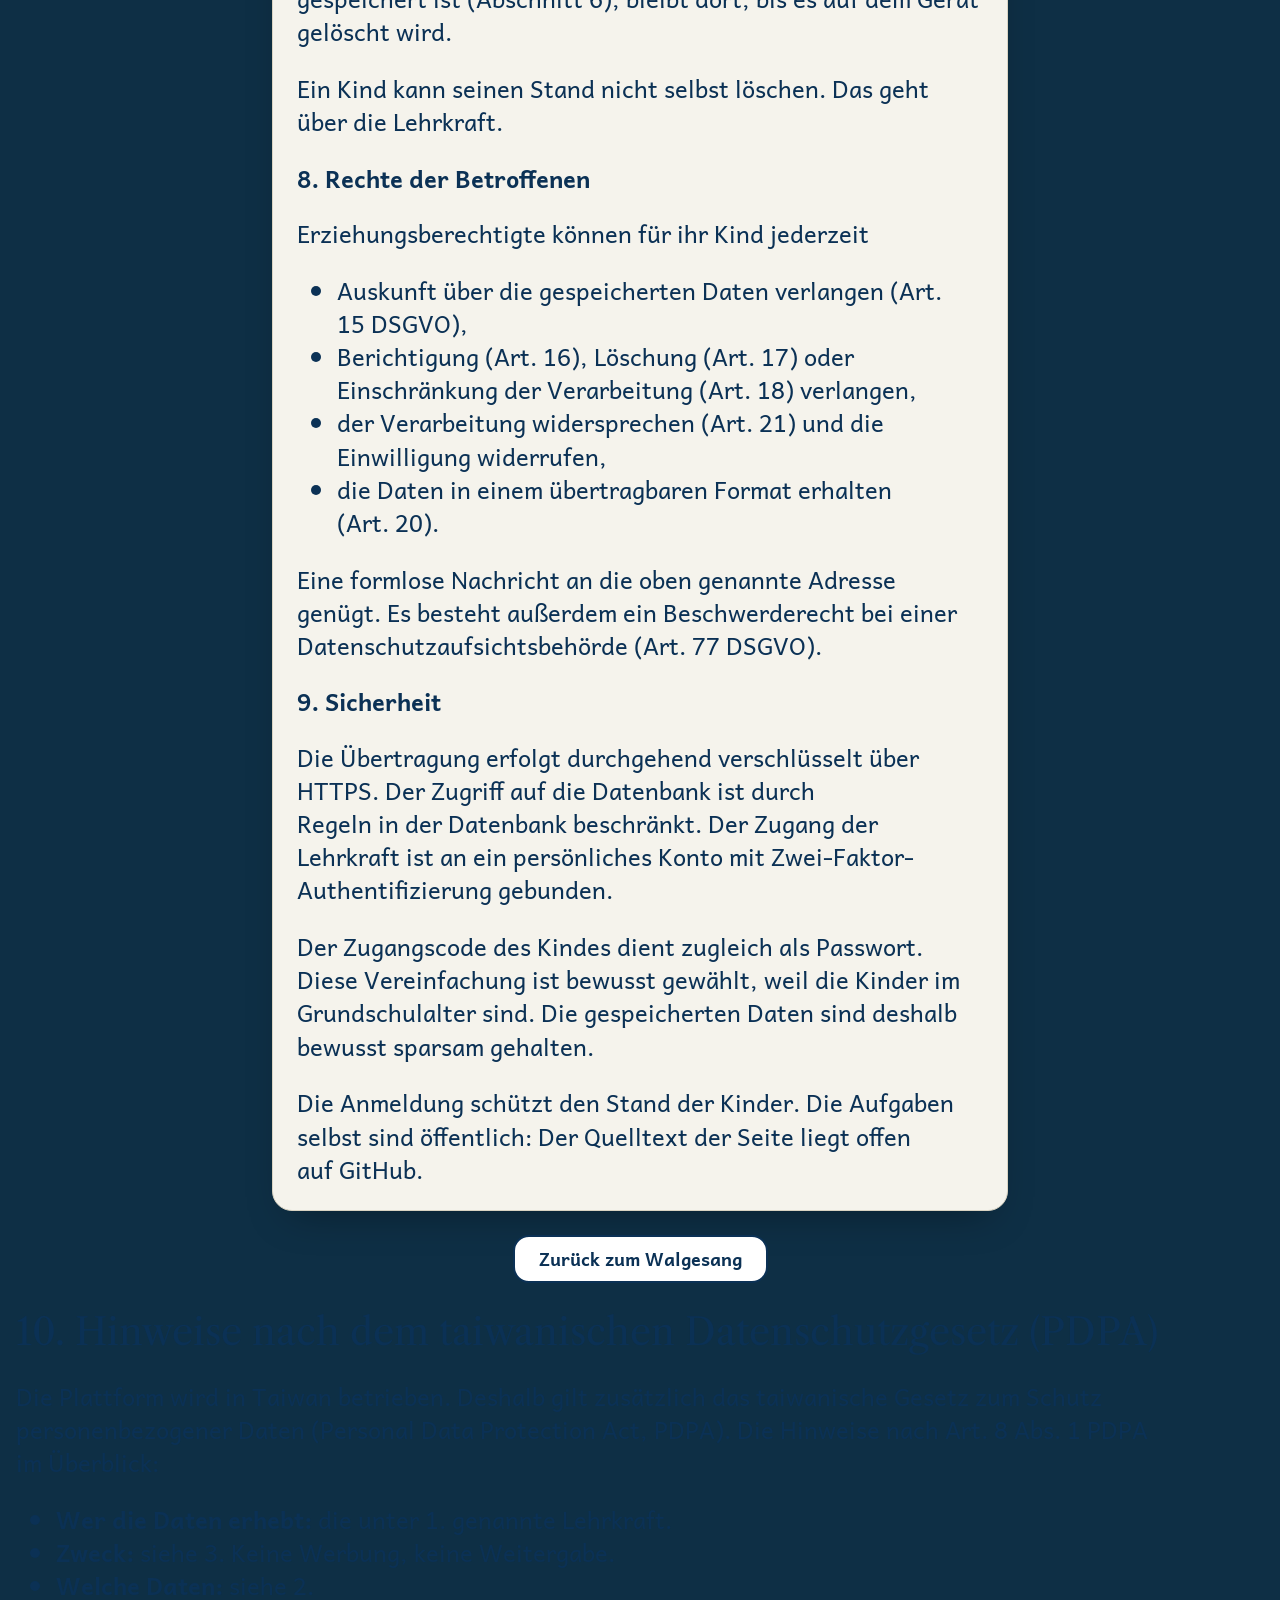
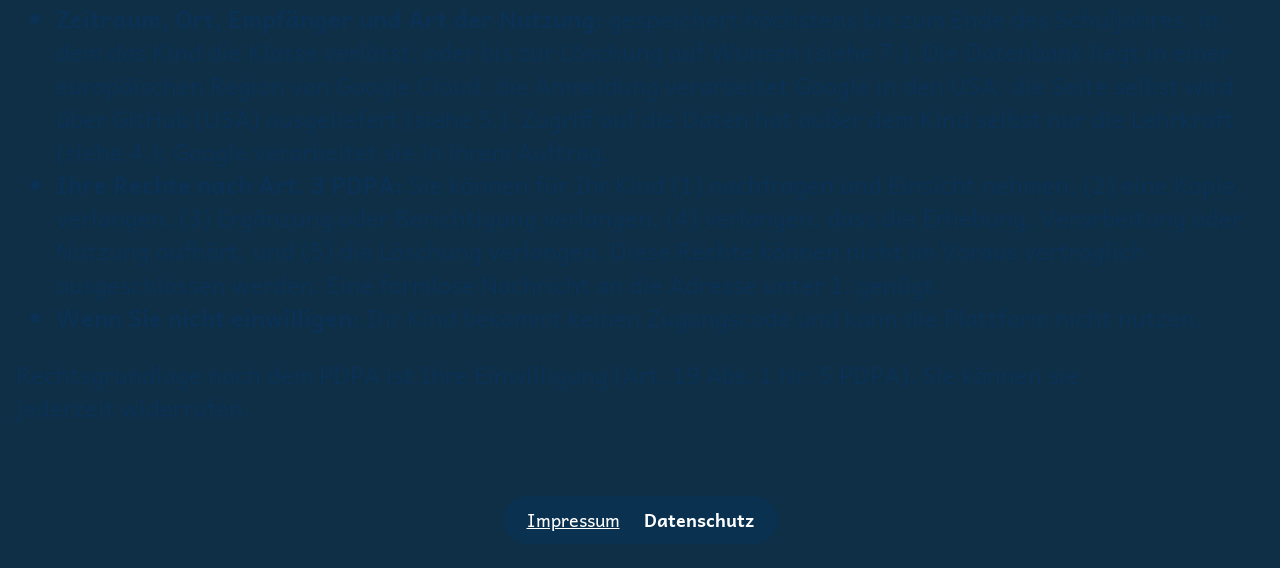
==== commit c118241c: "Datenschutz: Hinweise nach dem taiwanischen Datenschutzgesetz (PDPA Art. 8, Rechte nach Art. 3) Co-A" ====
--- a/datenschutz.html
+++ b/datenschutz.html
@@ -113,6 +113,34 @@
     </section>
 
     <p class="knopfreihe knopfreihe--mitte"><a class="knopf" href="./">Zurück zum Walgesang</a></p>
+
+      <h2>10. Hinweise nach dem taiwanischen Datenschutzgesetz (PDPA)</h2>
+      <p>Die Plattform wird in Taiwan betrieben. Deshalb gilt zusätzlich das
+        taiwanische Gesetz zum Schutz personenbezogener Daten (Personal Data
+        Protection Act, PDPA). Die Hinweise nach Art. 8 Abs. 1 PDPA im Überblick:</p>
+      <ul>
+        <li><b>Wer die Daten erhebt:</b> die unter 1. genannte Lehrkraft.</li>
+        <li><b>Zweck:</b> siehe 3. Keine Werbung, keine Weitergabe.</li>
+        <li><b>Welche Daten:</b> siehe 2.</li>
+        <li><b>Zeitraum, Ort, Empfänger und Art der Nutzung:</b> gespeichert
+          höchstens bis zum Ende des Schuljahres, in dem das Kind die Klasse
+          verlässt, oder bis zur Löschung auf Wunsch (siehe 7.). Die Datenbank
+          liegt in einer europäischen Region von Google Cloud, die Anmeldung
+          verarbeitet Google in den USA, die Seite selbst wird über GitHub (USA)
+          ausgeliefert (siehe 5.). Zugriff auf die Daten hat außer dem Kind
+          selbst nur die Lehrkraft (siehe 4.); Google verarbeitet sie in ihrem Auftrag.</li>
+        <li><b>Ihre Rechte nach Art. 3 PDPA:</b> Sie können für Ihr Kind
+          (1) nachfragen und Einsicht nehmen, (2) eine Kopie verlangen,
+          (3) Ergänzung oder Berichtigung verlangen, (4) verlangen, dass die
+          Erhebung, Verarbeitung oder Nutzung aufhört, und (5) die Löschung
+          verlangen. Diese Rechte können nicht im Voraus vertraglich
+          ausgeschlossen werden. Eine formlose Nachricht an die Adresse unter 1.
+          genügt.</li>
+        <li><b>Wenn Sie nicht einwilligen:</b> Ihr Kind bekommt keinen
+          Zugangscode und kann die Plattform nicht nutzen.</li>
+      </ul>
+      <p>Rechtsgrundlage nach dem PDPA ist Ihre Einwilligung (Art. 19 Abs. 1
+        Nr. 5 PDPA). Sie können sie jederzeit widerrufen.</p>
   </main>
   <footer class="fuss"><a href="impressum.html">Impressum</a> <a href="datenschutz.html" aria-current="page">Datenschutz</a></footer>
 </body>
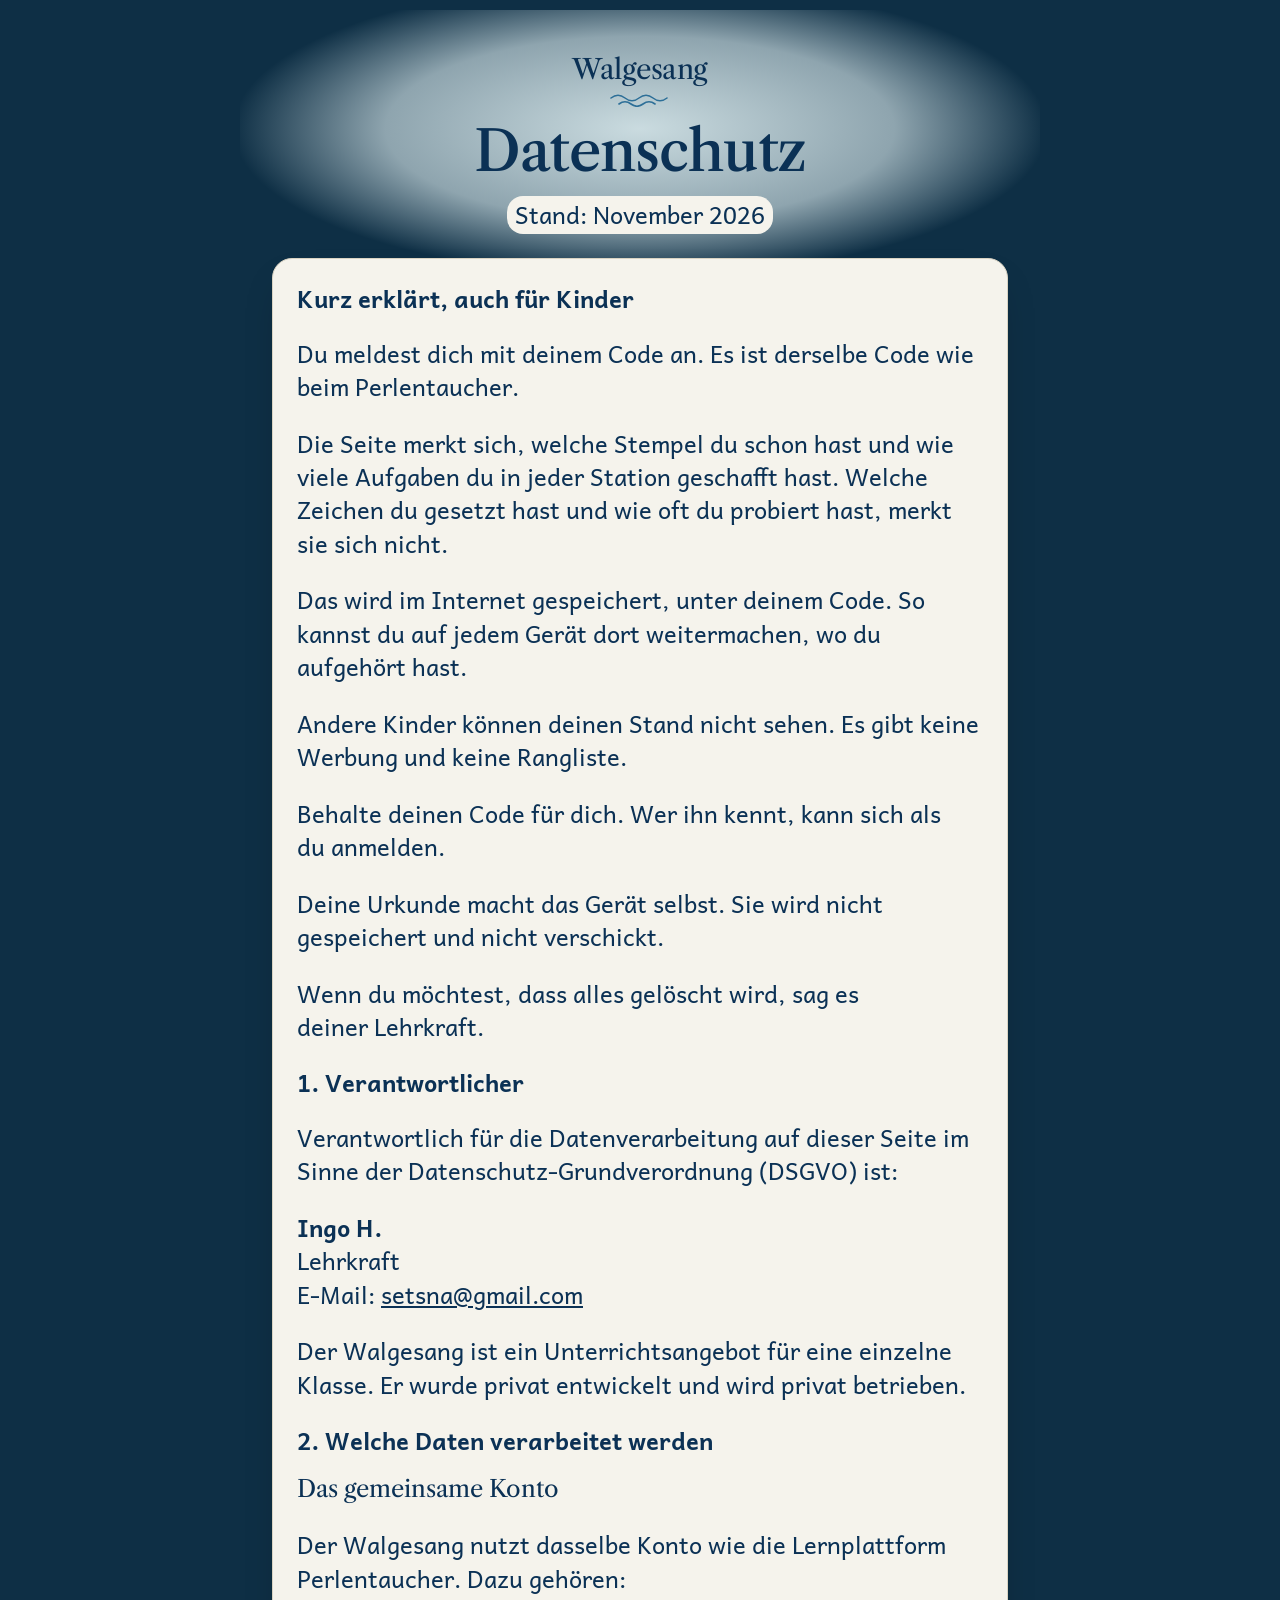
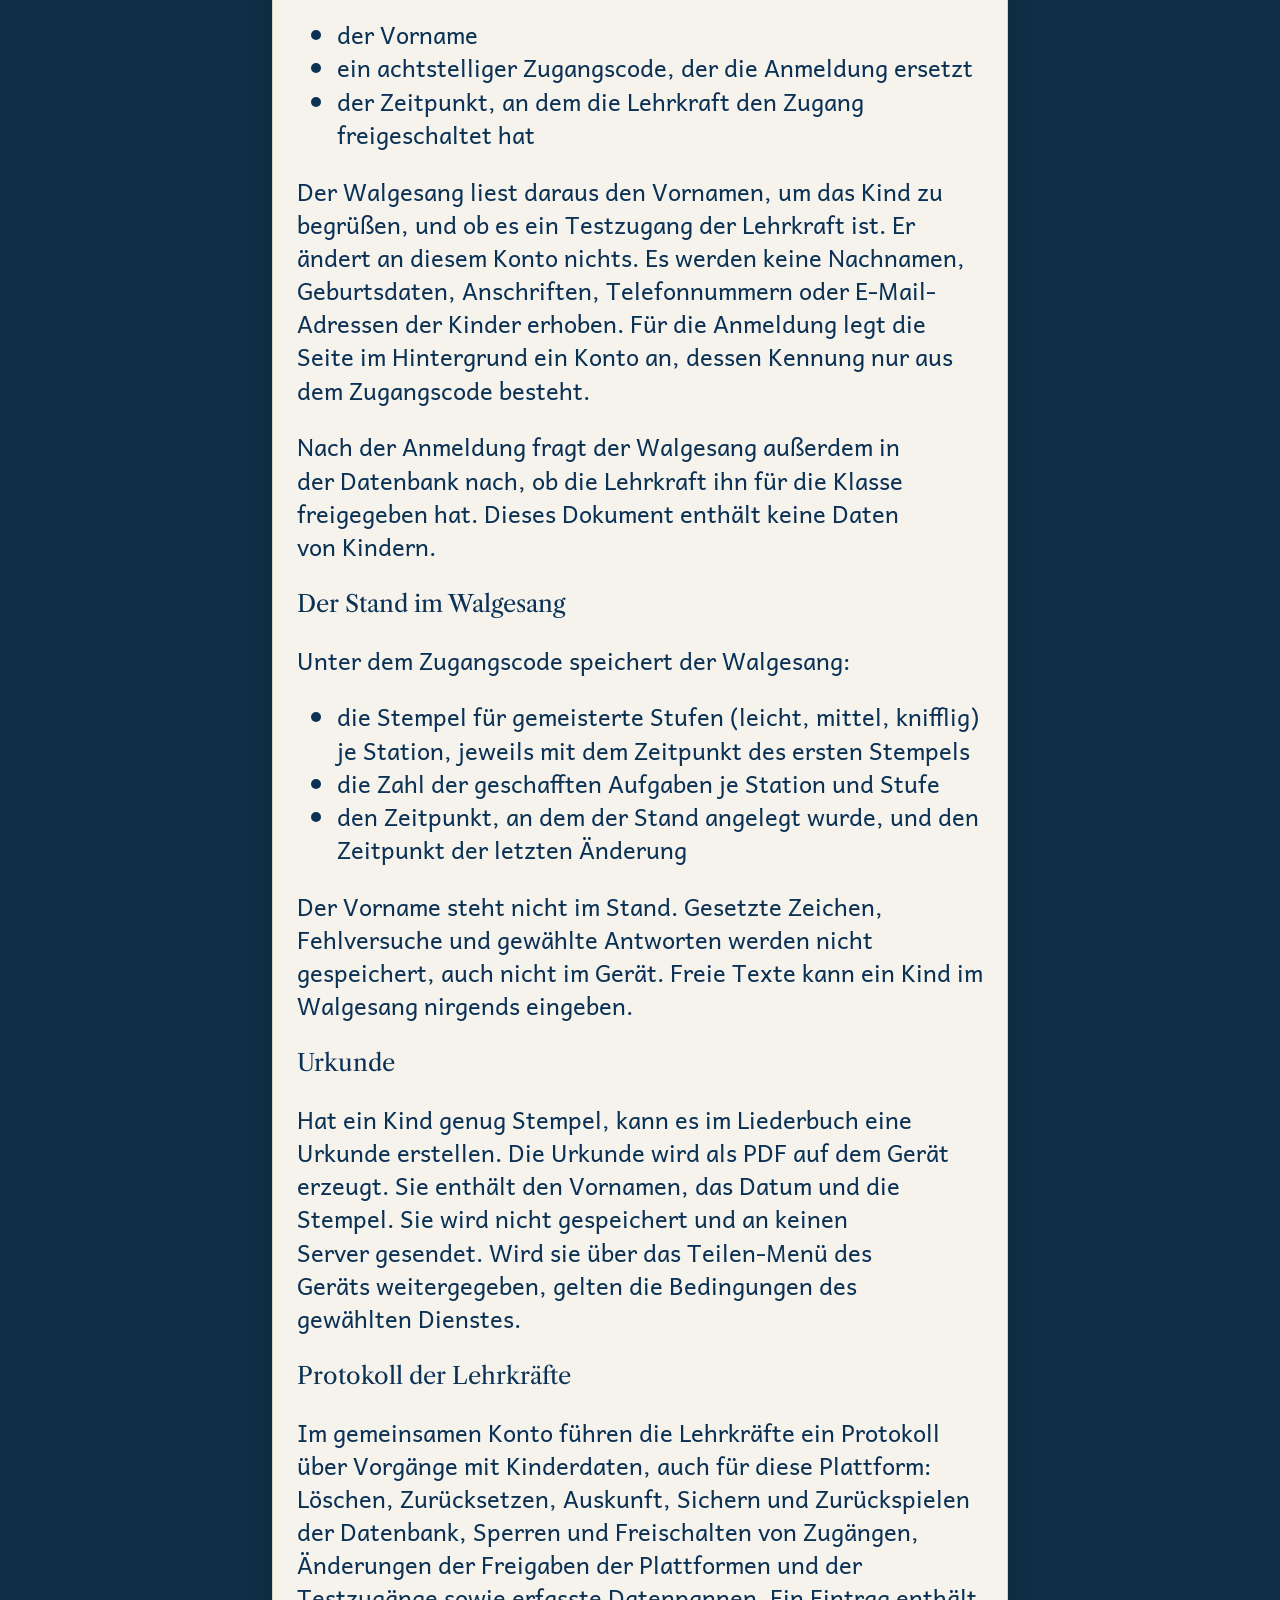
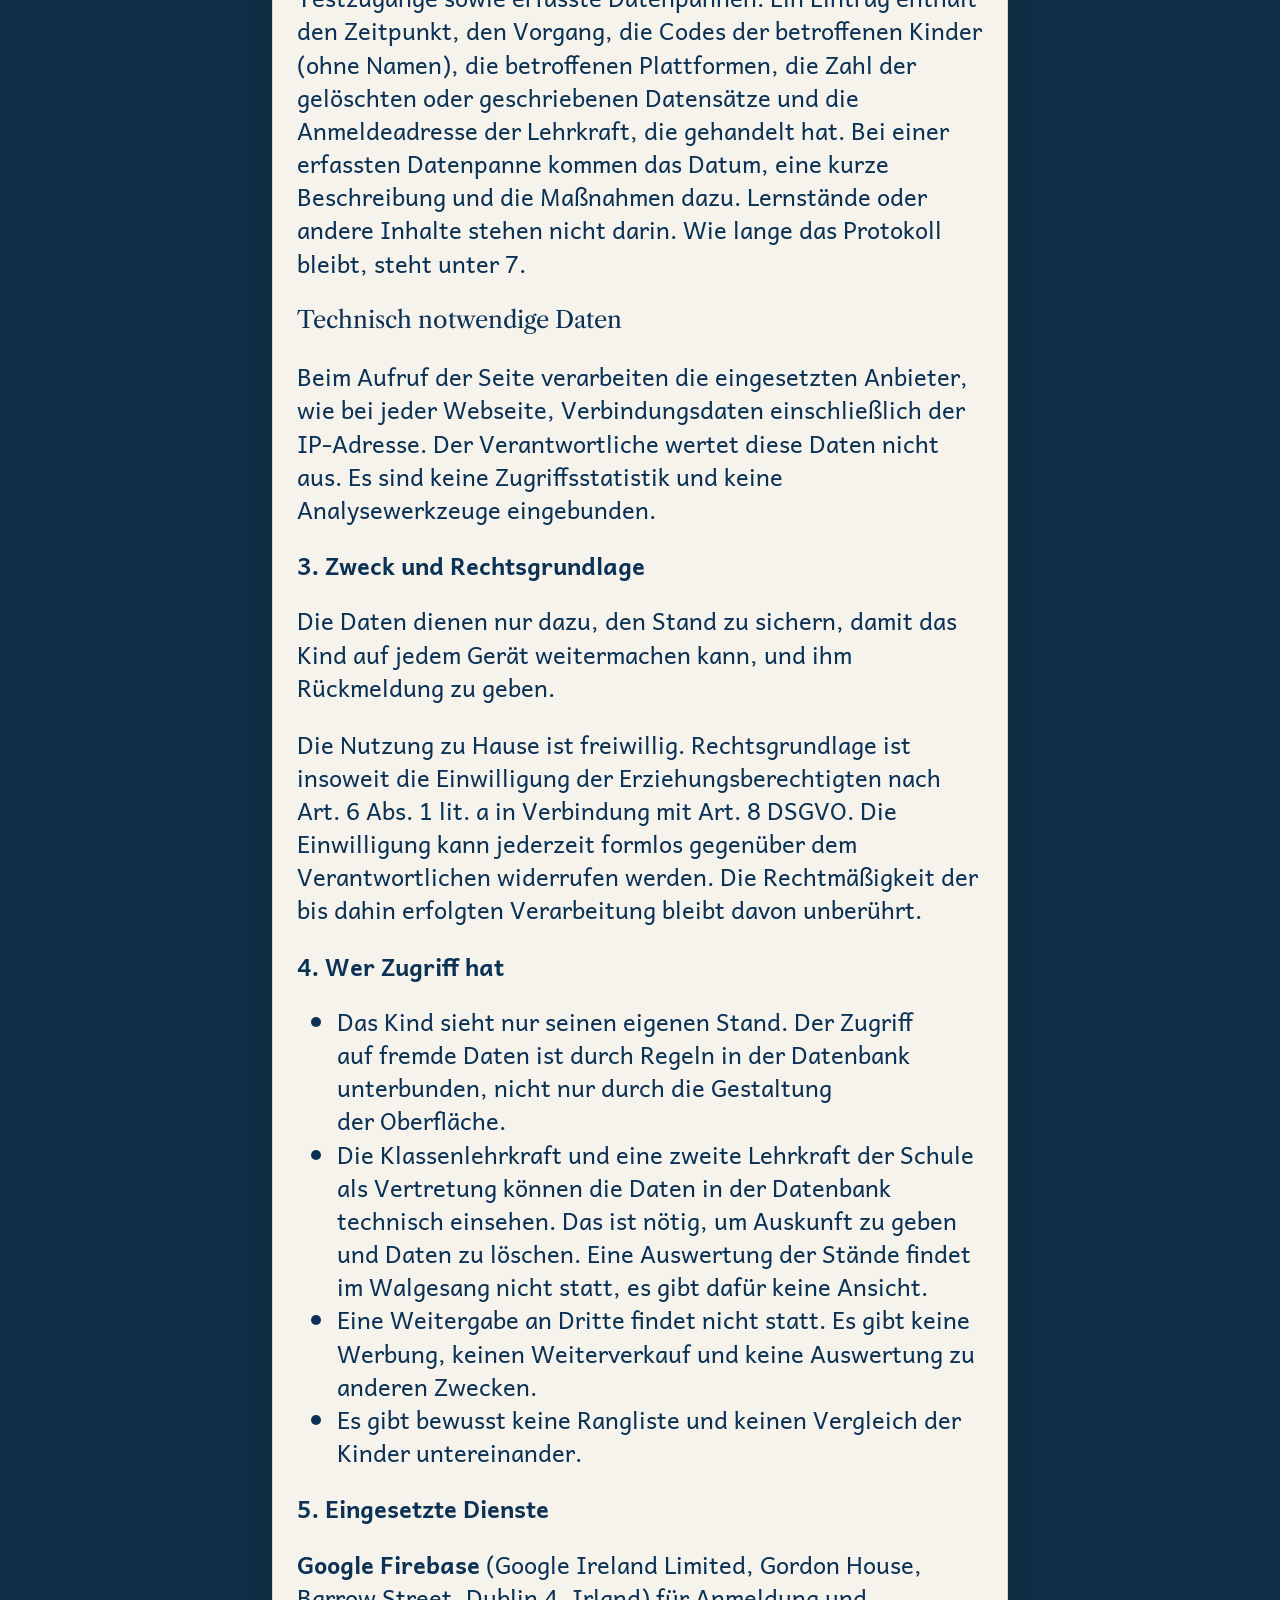
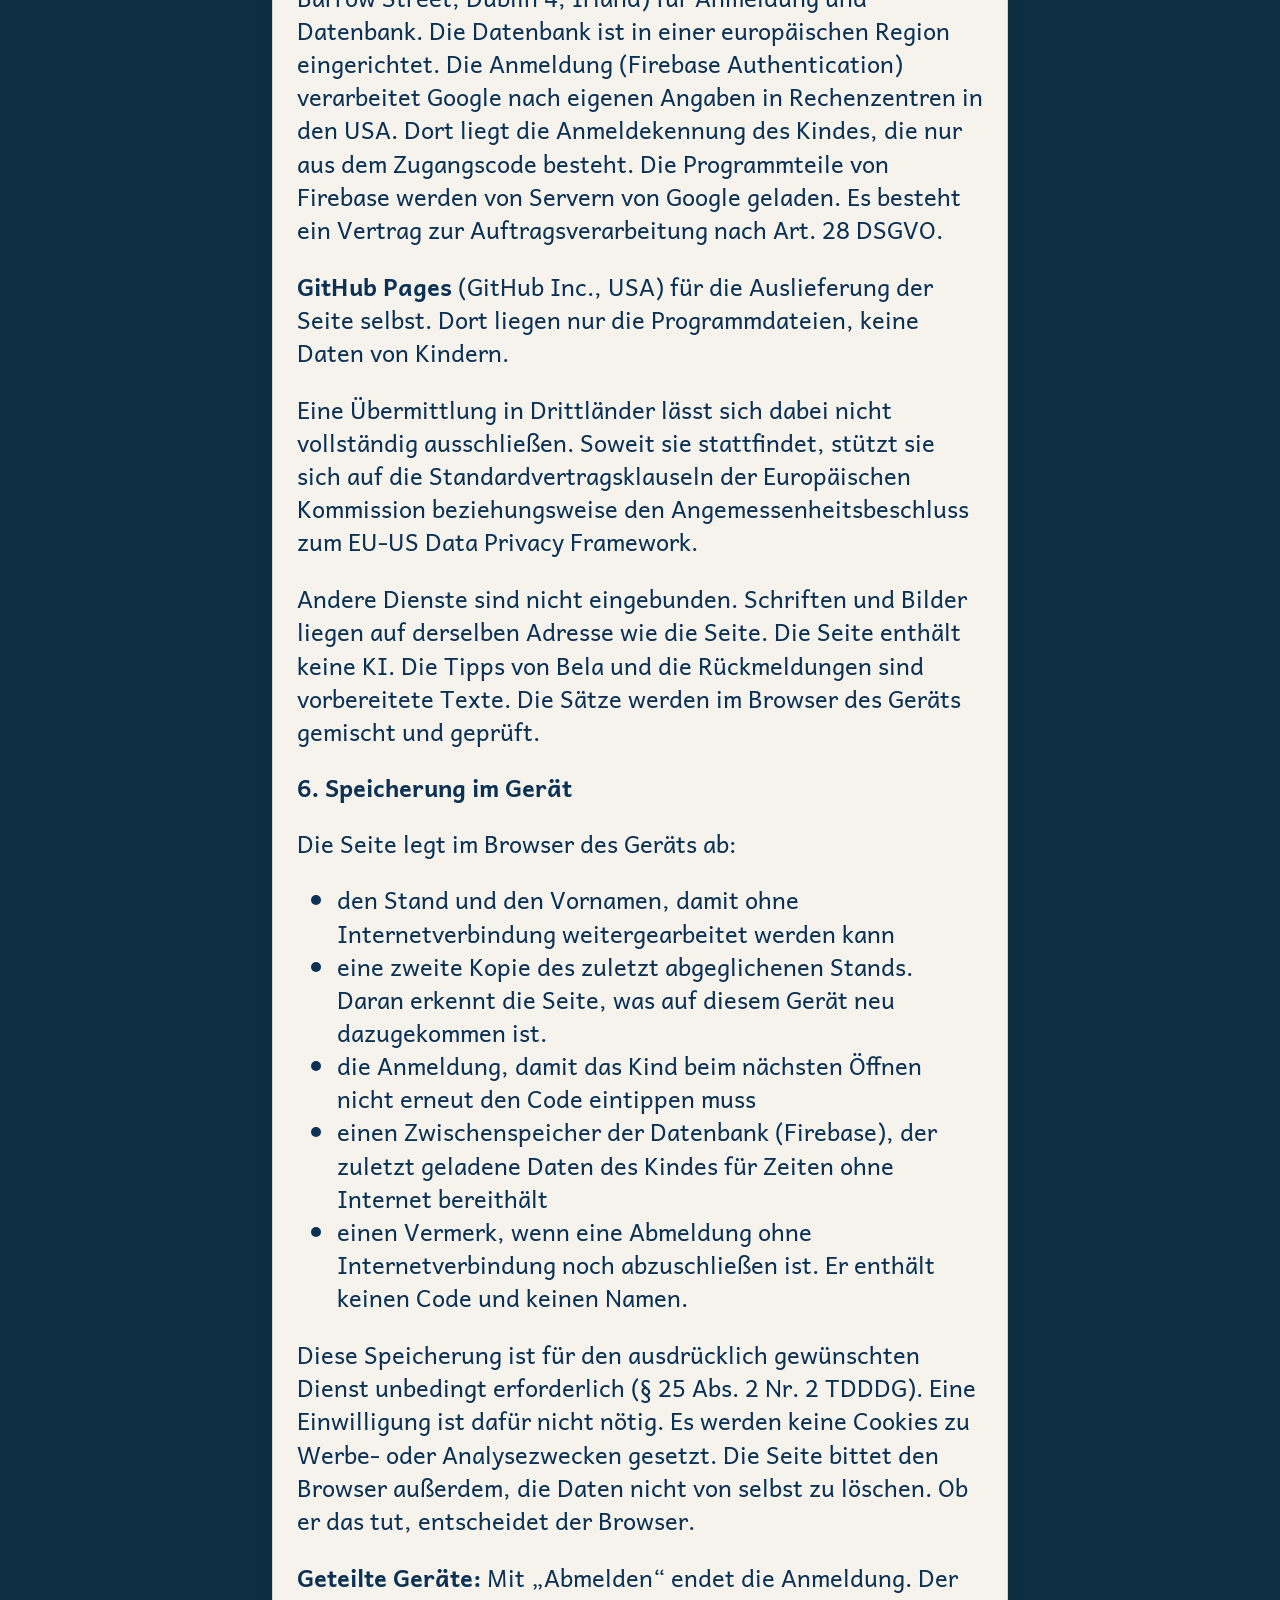
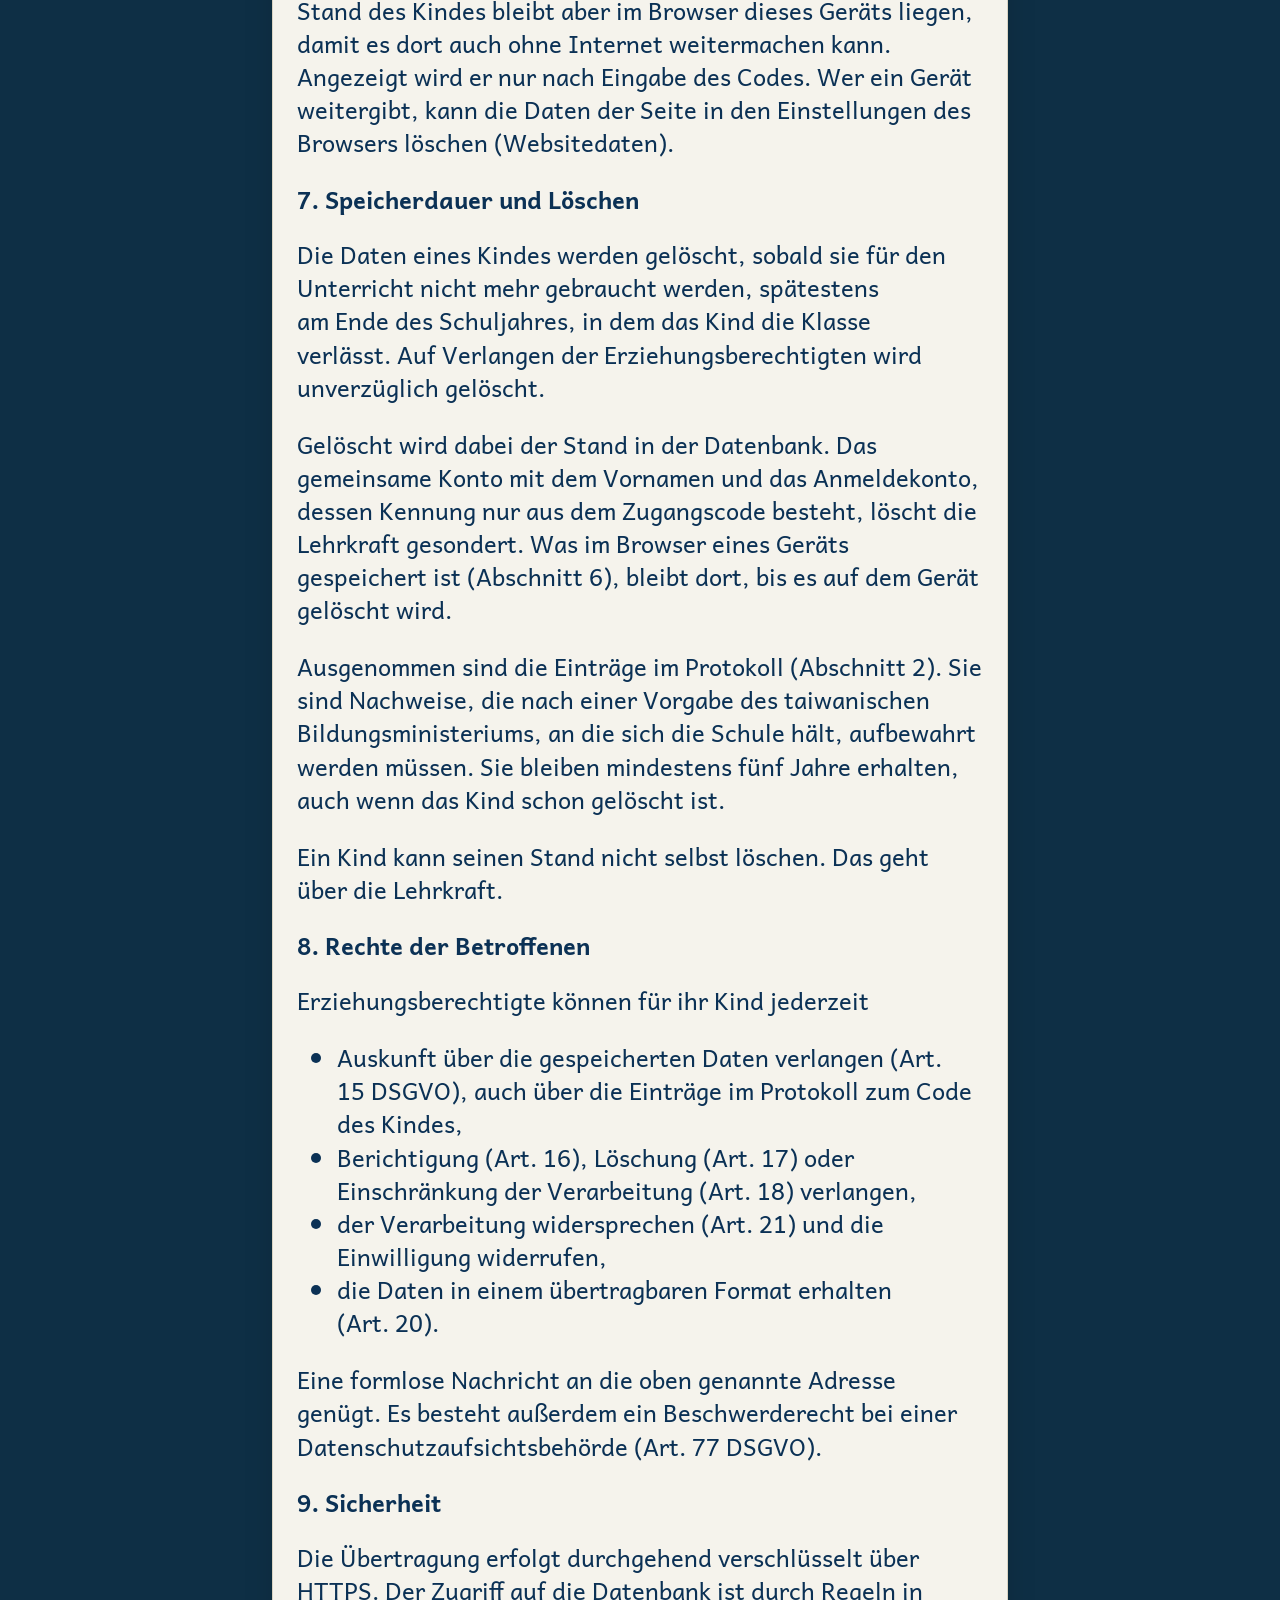
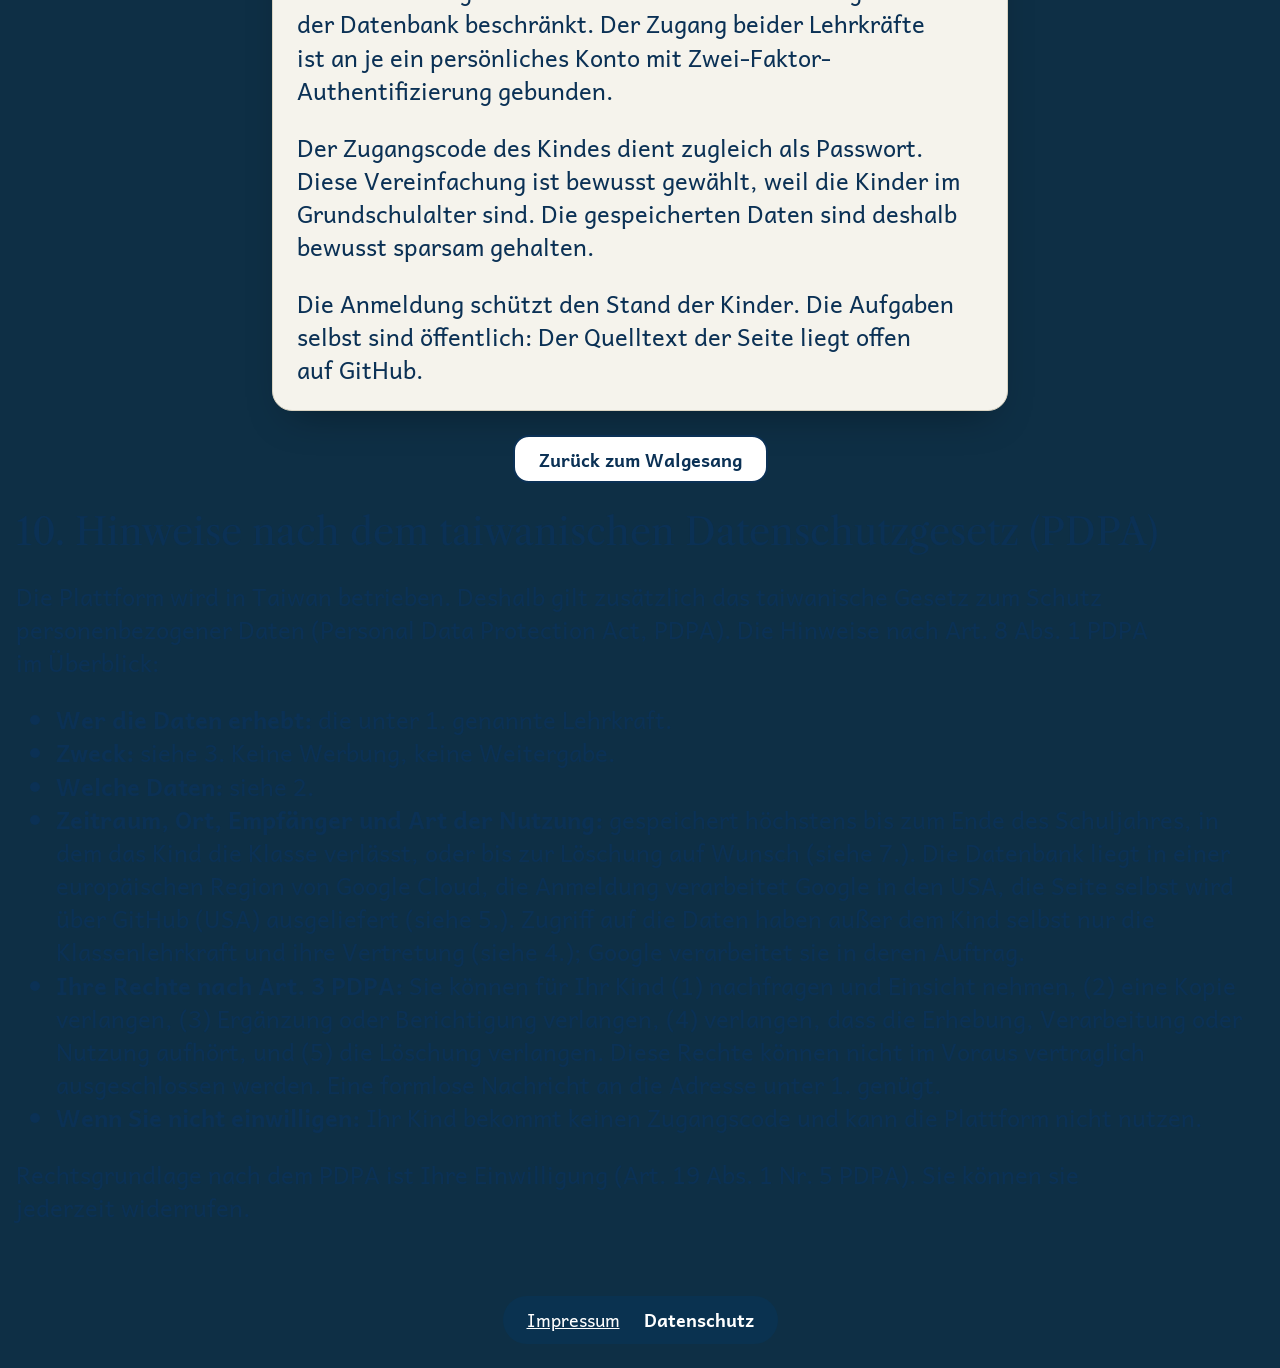
==== commit 2097447f: "Datenschutz: Protokoll der Lehrkräfte und zweite Lehrkraft als Vertretung Co-Authored-By: Claude Opu" ====
--- a/datenschutz.html
+++ b/datenschutz.html
@@ -58,6 +58,9 @@
       <h3>Urkunde</h3>
       <p>Hat ein Kind genug Stempel, kann es im Liederbuch eine Urkunde erstellen. Die Urkunde wird als PDF auf dem Gerät erzeugt. Sie enthält den Vornamen, das Datum und die Stempel. Sie wird nicht gespeichert und an keinen Server gesendet. Wird sie über das Teilen-Menü des Geräts weitergegeben, gelten die Bedingungen des gewählten Dienstes.</p>
 
+      <h3>Protokoll der Lehrkräfte</h3>
+      <p>Im gemeinsamen Konto führen die Lehrkräfte ein Protokoll über Vorgänge mit Kinderdaten, auch für diese Plattform: Löschen, Zurücksetzen, Auskunft, Sichern und Zurückspielen der Datenbank, Sperren und Freischalten von Zugängen, Änderungen der Freigaben der Plattformen und der Testzugänge sowie erfasste Datenpannen. Ein Eintrag enthält den Zeitpunkt, den Vorgang, die Codes der betroffenen Kinder (ohne Namen), die betroffenen Plattformen, die Zahl der gelöschten oder geschriebenen Datensätze und die Anmeldeadresse der Lehrkraft, die gehandelt hat. Bei einer erfassten Datenpanne kommen das Datum, eine kurze Beschreibung und die Maßnahmen dazu. Lernstände oder andere Inhalte stehen nicht darin. Wie lange das Protokoll bleibt, steht unter 7.</p>
+
       <h3>Technisch notwendige Daten</h3>
       <p>Beim Aufruf der Seite verarbeiten die eingesetzten Anbieter, wie bei jeder Webseite, Verbindungsdaten einschließlich der IP-Adresse. Der Verantwortliche wertet diese Daten nicht aus. Es sind keine Zugriffsstatistik und keine Analysewerkzeuge eingebunden.</p>
 
@@ -68,7 +71,7 @@
       <h2>4. Wer Zugriff hat</h2>
       <ul>
         <li>Das Kind sieht nur seinen eigenen Stand. Der Zugriff auf fremde Daten ist durch Regeln in der Datenbank unterbunden, nicht nur durch die Gestaltung der Oberfläche.</li>
-        <li>Die Lehrkraft kann die Daten in der Datenbank technisch einsehen. Das ist nötig, um Auskunft zu geben und Daten zu löschen. Eine Auswertung der Stände findet im Walgesang nicht statt, es gibt dafür keine Ansicht.</li>
+        <li>Die Klassenlehrkraft und eine zweite Lehrkraft der Schule als Vertretung können die Daten in der Datenbank technisch einsehen. Das ist nötig, um Auskunft zu geben und Daten zu löschen. Eine Auswertung der Stände findet im Walgesang nicht statt, es gibt dafür keine Ansicht.</li>
         <li>Eine Weitergabe an Dritte findet nicht statt. Es gibt keine Werbung, keinen Weiterverkauf und keine Auswertung zu anderen Zwecken.</li>
         <li>Es gibt bewusst keine Rangliste und keinen Vergleich der Kinder untereinander.</li>
       </ul>
@@ -94,12 +97,13 @@
       <h2>7. Speicherdauer und Löschen</h2>
       <p>Die Daten eines Kindes werden gelöscht, sobald sie für den Unterricht nicht mehr gebraucht werden, spätestens am Ende des Schuljahres, in dem das Kind die Klasse verlässt. Auf Verlangen der Erziehungsberechtigten wird unverzüglich gelöscht.</p>
       <p>Gelöscht wird dabei der Stand in der Datenbank. Das gemeinsame Konto mit dem Vornamen und das Anmeldekonto, dessen Kennung nur aus dem Zugangscode besteht, löscht die Lehrkraft gesondert. Was im Browser eines Geräts gespeichert ist (Abschnitt 6), bleibt dort, bis es auf dem Gerät gelöscht wird.</p>
+      <p>Ausgenommen sind die Einträge im Protokoll (Abschnitt 2). Sie sind Nachweise, die nach einer Vorgabe des taiwanischen Bildungsministeriums, an die sich die Schule hält, aufbewahrt werden müssen. Sie bleiben mindestens fünf Jahre erhalten, auch wenn das Kind schon gelöscht ist.</p>
       <p>Ein Kind kann seinen Stand nicht selbst löschen. Das geht über die Lehrkraft.</p>
 
       <h2>8. Rechte der Betroffenen</h2>
       <p>Erziehungsberechtigte können für ihr Kind jederzeit</p>
       <ul>
-        <li>Auskunft über die gespeicherten Daten verlangen (Art. 15 DSGVO),</li>
+        <li>Auskunft über die gespeicherten Daten verlangen (Art. 15 DSGVO), auch über die Einträge im Protokoll zum Code des Kindes,</li>
         <li>Berichtigung (Art. 16), Löschung (Art. 17) oder Einschränkung der Verarbeitung (Art. 18) verlangen,</li>
         <li>der Verarbeitung widersprechen (Art. 21) und die Einwilligung widerrufen,</li>
         <li>die Daten in einem übertragbaren Format erhalten (Art. 20).</li>
@@ -107,7 +111,7 @@
       <p>Eine formlose Nachricht an die oben genannte Adresse genügt. Es besteht außerdem ein Beschwerderecht bei einer Datenschutzaufsichtsbehörde (Art. 77 DSGVO).</p>
 
       <h2>9. Sicherheit</h2>
-      <p>Die Übertragung erfolgt durchgehend verschlüsselt über HTTPS. Der Zugriff auf die Datenbank ist durch Regeln in der Datenbank beschränkt. Der Zugang der Lehrkraft ist an ein persönliches Konto mit Zwei-Faktor-Authentifizierung gebunden.</p>
+      <p>Die Übertragung erfolgt durchgehend verschlüsselt über HTTPS. Der Zugriff auf die Datenbank ist durch Regeln in der Datenbank beschränkt. Der Zugang beider Lehrkräfte ist an je ein persönliches Konto mit Zwei-Faktor-Authentifizierung gebunden.</p>
       <p>Der Zugangscode des Kindes dient zugleich als Passwort. Diese Vereinfachung ist bewusst gewählt, weil die Kinder im Grundschulalter sind. Die gespeicherten Daten sind deshalb bewusst sparsam gehalten.</p>
       <p>Die Anmeldung schützt den Stand der Kinder. Die Aufgaben selbst sind öffentlich: Der Quelltext der Seite liegt offen auf GitHub.</p>
     </section>
@@ -127,8 +131,8 @@
           verlässt, oder bis zur Löschung auf Wunsch (siehe 7.). Die Datenbank
           liegt in einer europäischen Region von Google Cloud, die Anmeldung
           verarbeitet Google in den USA, die Seite selbst wird über GitHub (USA)
-          ausgeliefert (siehe 5.). Zugriff auf die Daten hat außer dem Kind
-          selbst nur die Lehrkraft (siehe 4.); Google verarbeitet sie in ihrem Auftrag.</li>
+          ausgeliefert (siehe 5.). Zugriff auf die Daten haben außer dem Kind
+          selbst nur die Klassenlehrkraft und ihre Vertretung (siehe 4.); Google verarbeitet sie in deren Auftrag.</li>
         <li><b>Ihre Rechte nach Art. 3 PDPA:</b> Sie können für Ihr Kind
           (1) nachfragen und Einsicht nehmen, (2) eine Kopie verlangen,
           (3) Ergänzung oder Berichtigung verlangen, (4) verlangen, dass die
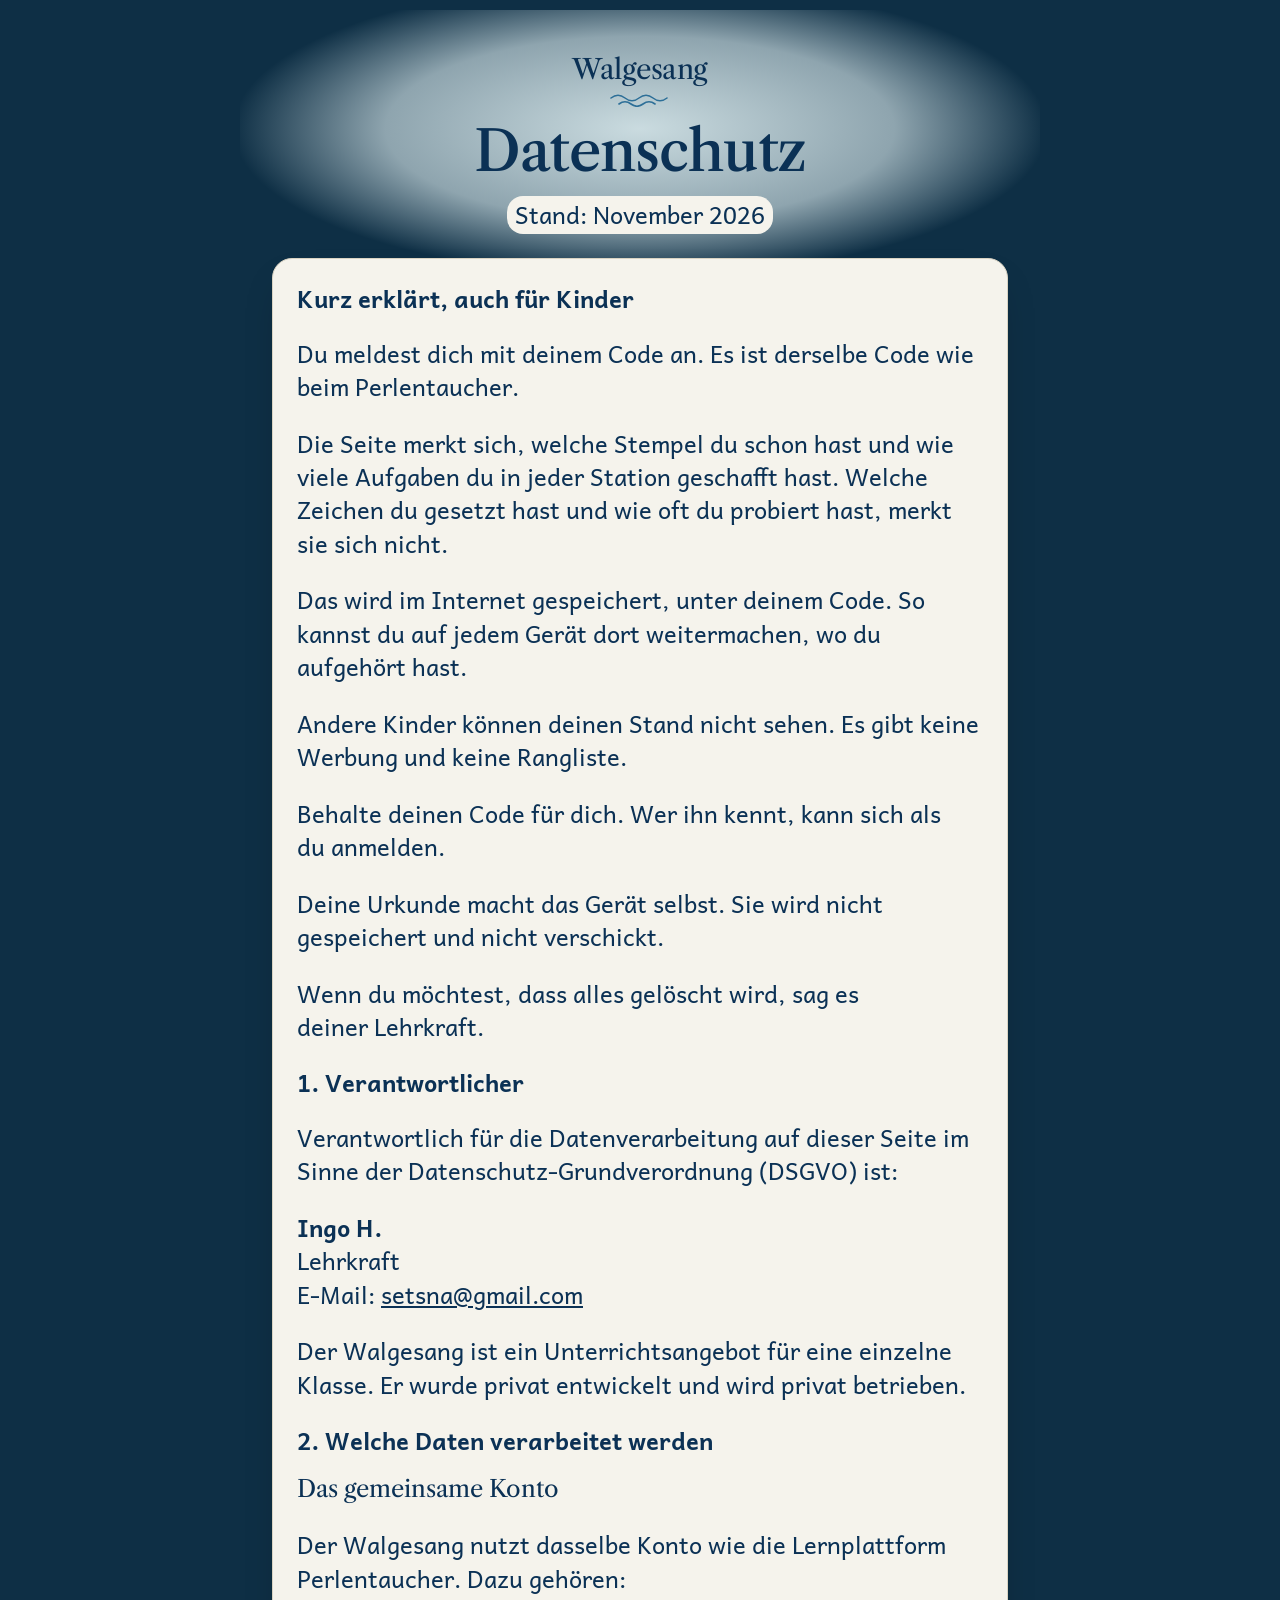
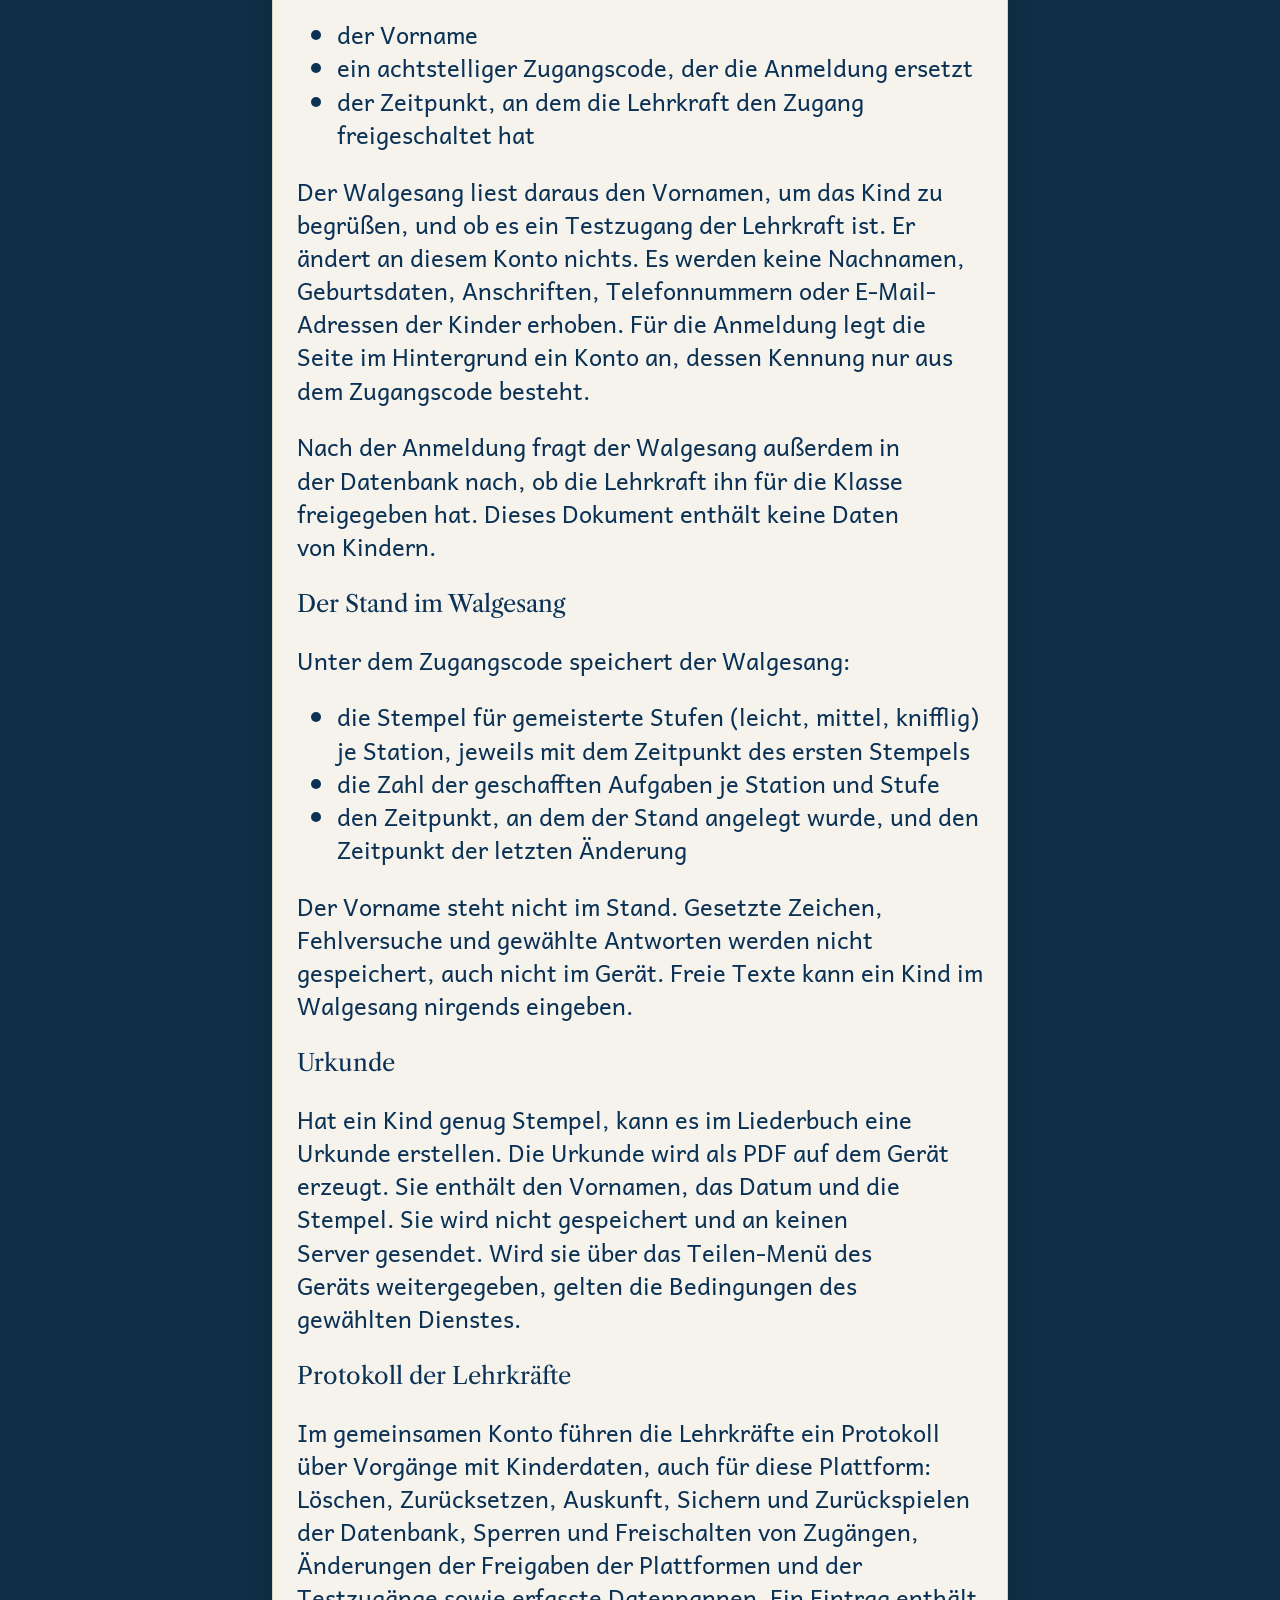
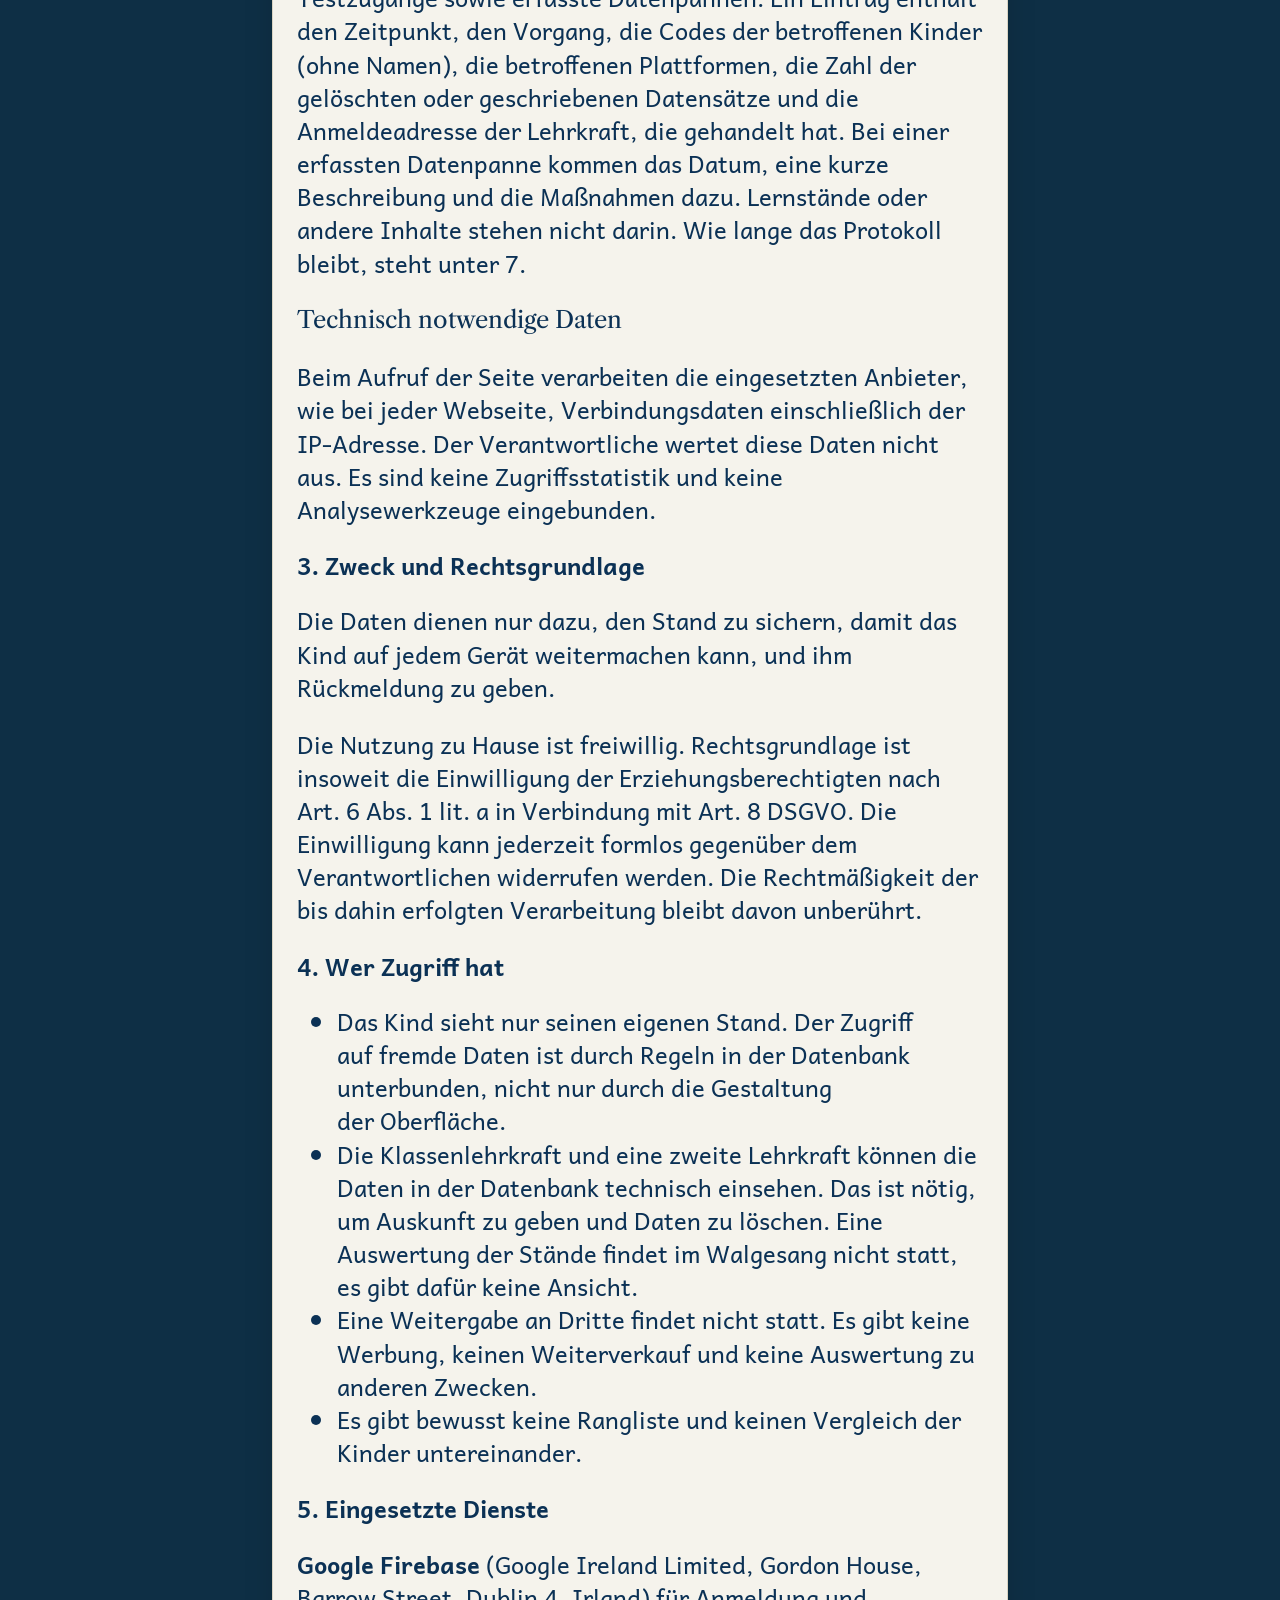
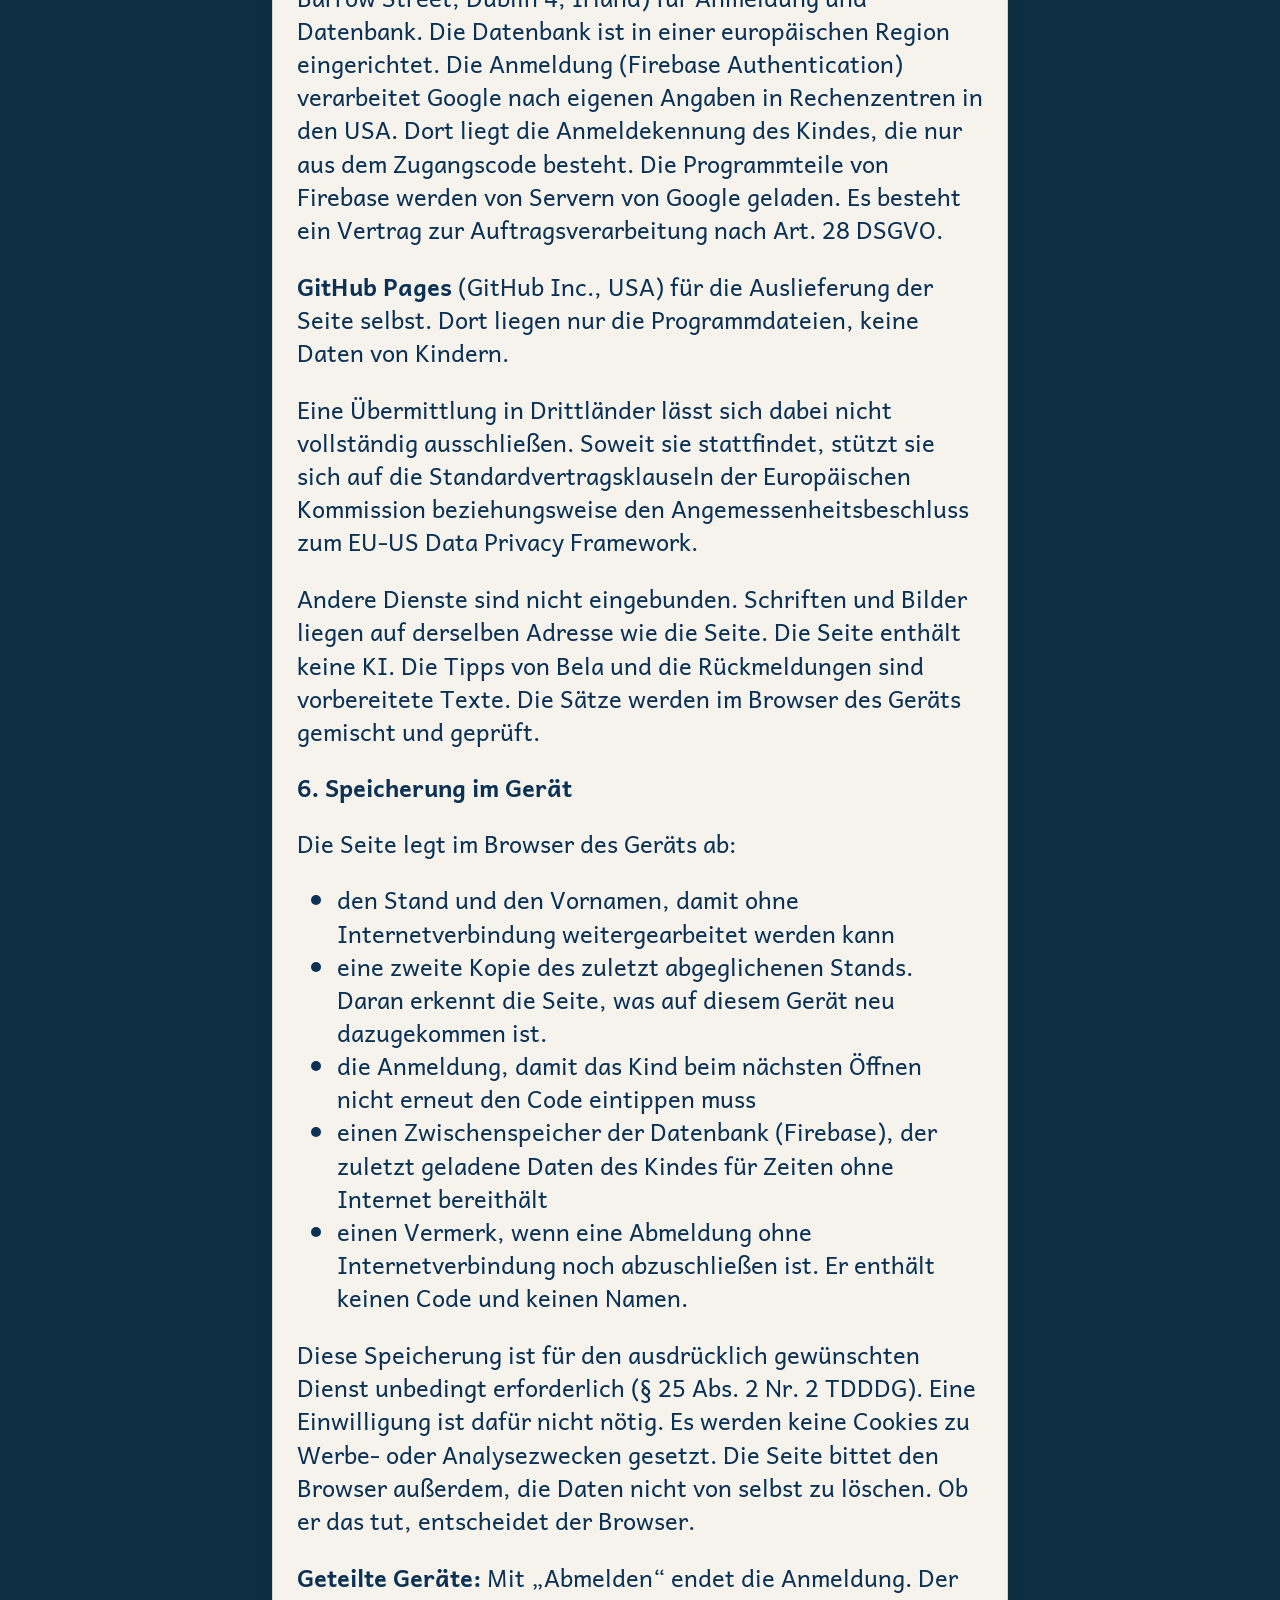
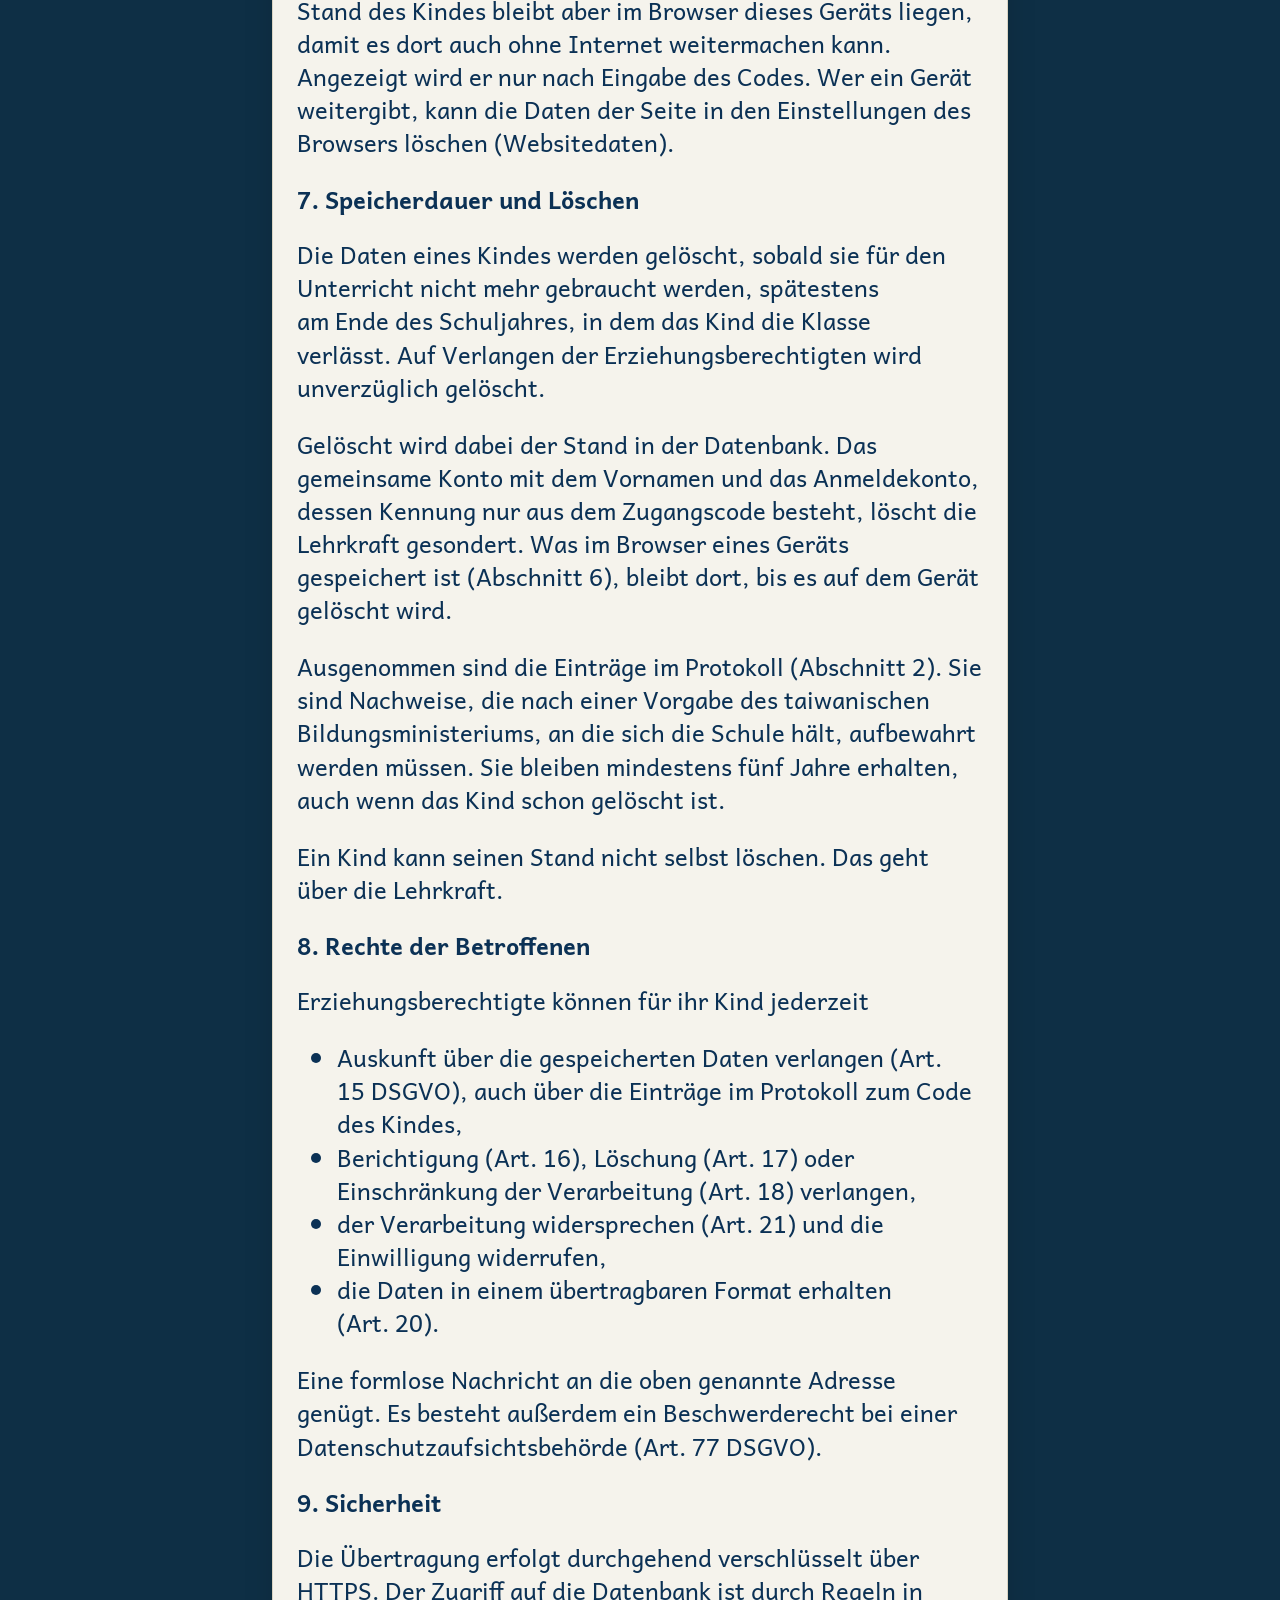
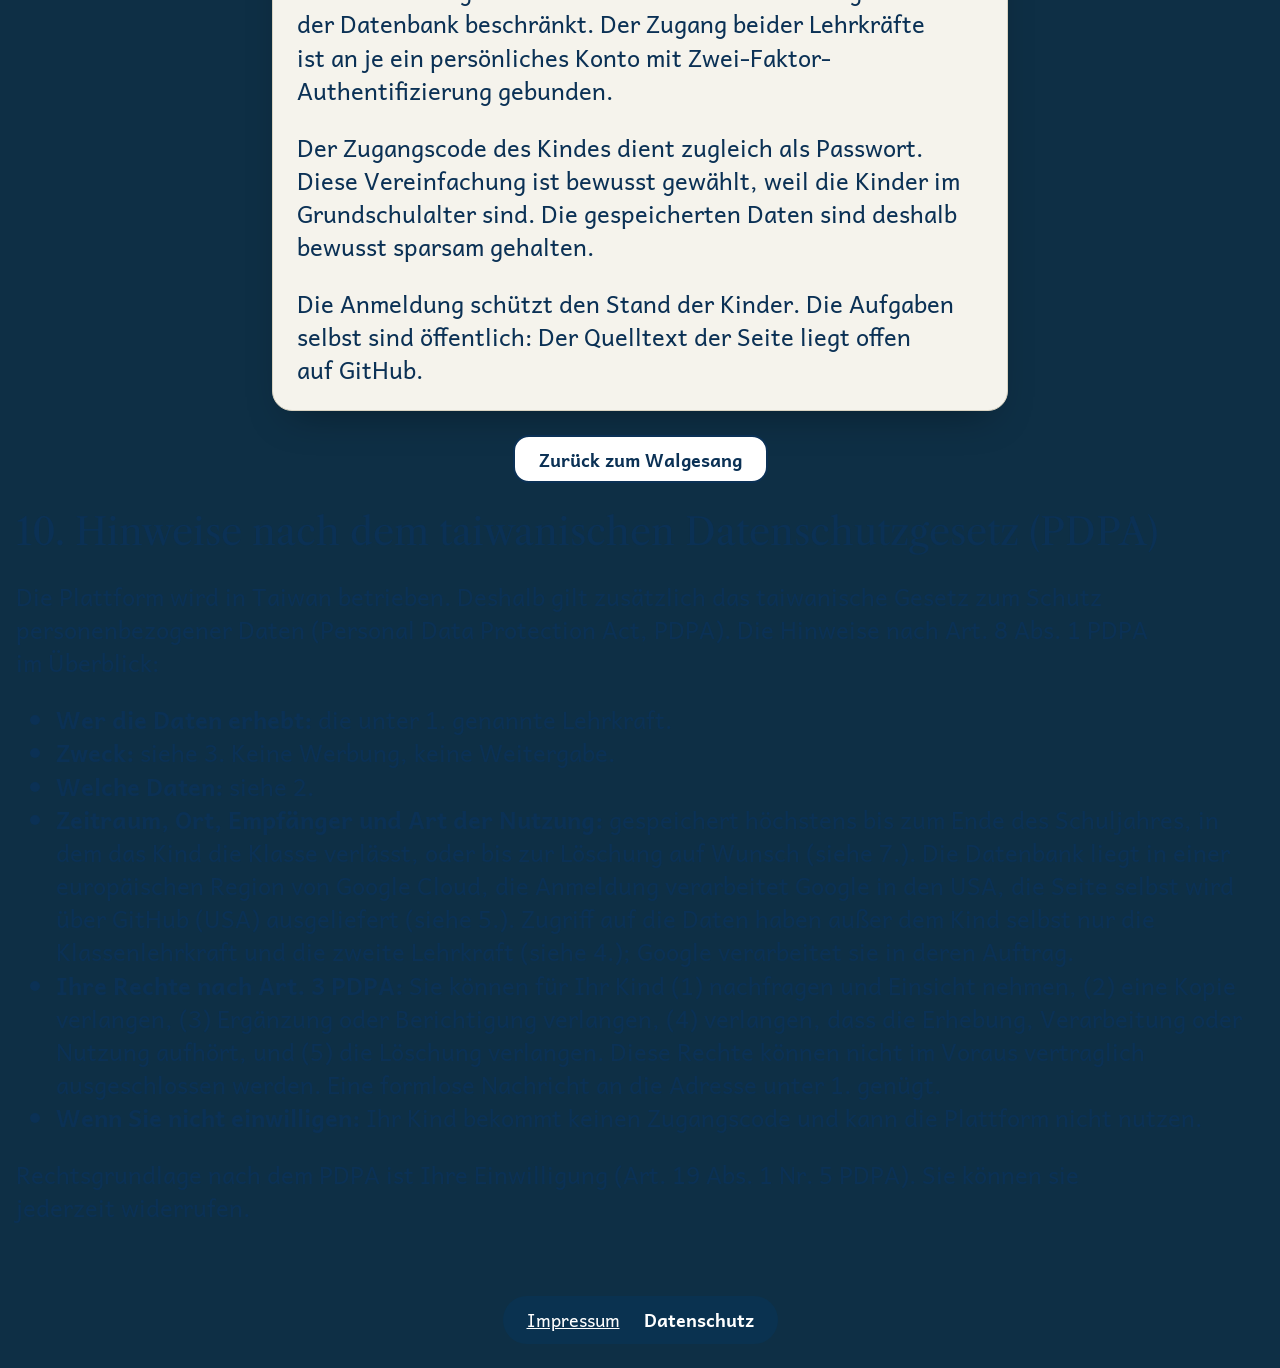
==== commit af6e44d9: "Datenschutz: nur „zweite Lehrkraft“ statt „Vertretung“ Co-Authored-By: Claude Opus 5.5 <noreply@anth" ====
--- a/datenschutz.html
+++ b/datenschutz.html
@@ -71,7 +71,7 @@
       <h2>4. Wer Zugriff hat</h2>
       <ul>
         <li>Das Kind sieht nur seinen eigenen Stand. Der Zugriff auf fremde Daten ist durch Regeln in der Datenbank unterbunden, nicht nur durch die Gestaltung der Oberfläche.</li>
-        <li>Die Klassenlehrkraft und eine zweite Lehrkraft der Schule als Vertretung können die Daten in der Datenbank technisch einsehen. Das ist nötig, um Auskunft zu geben und Daten zu löschen. Eine Auswertung der Stände findet im Walgesang nicht statt, es gibt dafür keine Ansicht.</li>
+        <li>Die Klassenlehrkraft und eine zweite Lehrkraft können die Daten in der Datenbank technisch einsehen. Das ist nötig, um Auskunft zu geben und Daten zu löschen. Eine Auswertung der Stände findet im Walgesang nicht statt, es gibt dafür keine Ansicht.</li>
         <li>Eine Weitergabe an Dritte findet nicht statt. Es gibt keine Werbung, keinen Weiterverkauf und keine Auswertung zu anderen Zwecken.</li>
         <li>Es gibt bewusst keine Rangliste und keinen Vergleich der Kinder untereinander.</li>
       </ul>
@@ -132,7 +132,7 @@
           liegt in einer europäischen Region von Google Cloud, die Anmeldung
           verarbeitet Google in den USA, die Seite selbst wird über GitHub (USA)
           ausgeliefert (siehe 5.). Zugriff auf die Daten haben außer dem Kind
-          selbst nur die Klassenlehrkraft und ihre Vertretung (siehe 4.); Google verarbeitet sie in deren Auftrag.</li>
+          selbst nur die Klassenlehrkraft und die zweite Lehrkraft (siehe 4.); Google verarbeitet sie in deren Auftrag.</li>
         <li><b>Ihre Rechte nach Art. 3 PDPA:</b> Sie können für Ihr Kind
           (1) nachfragen und Einsicht nehmen, (2) eine Kopie verlangen,
           (3) Ergänzung oder Berichtigung verlangen, (4) verlangen, dass die
